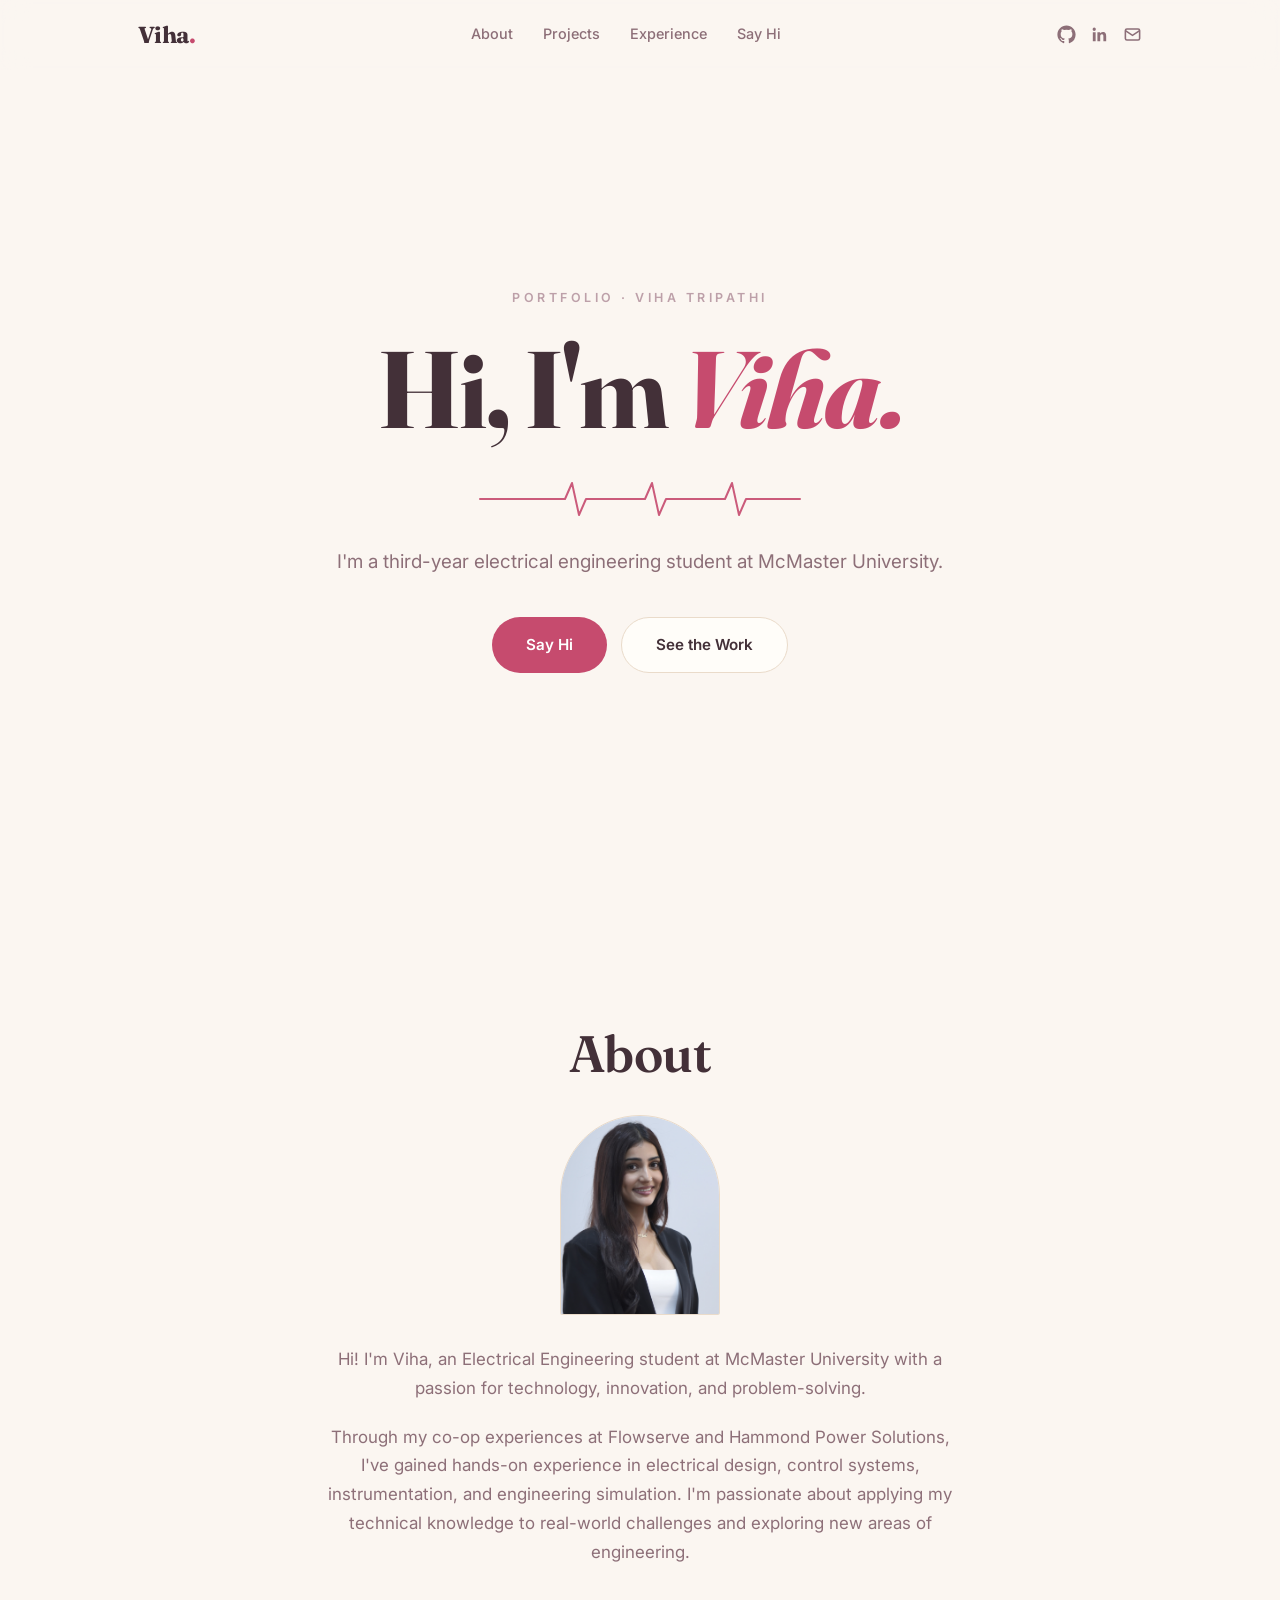
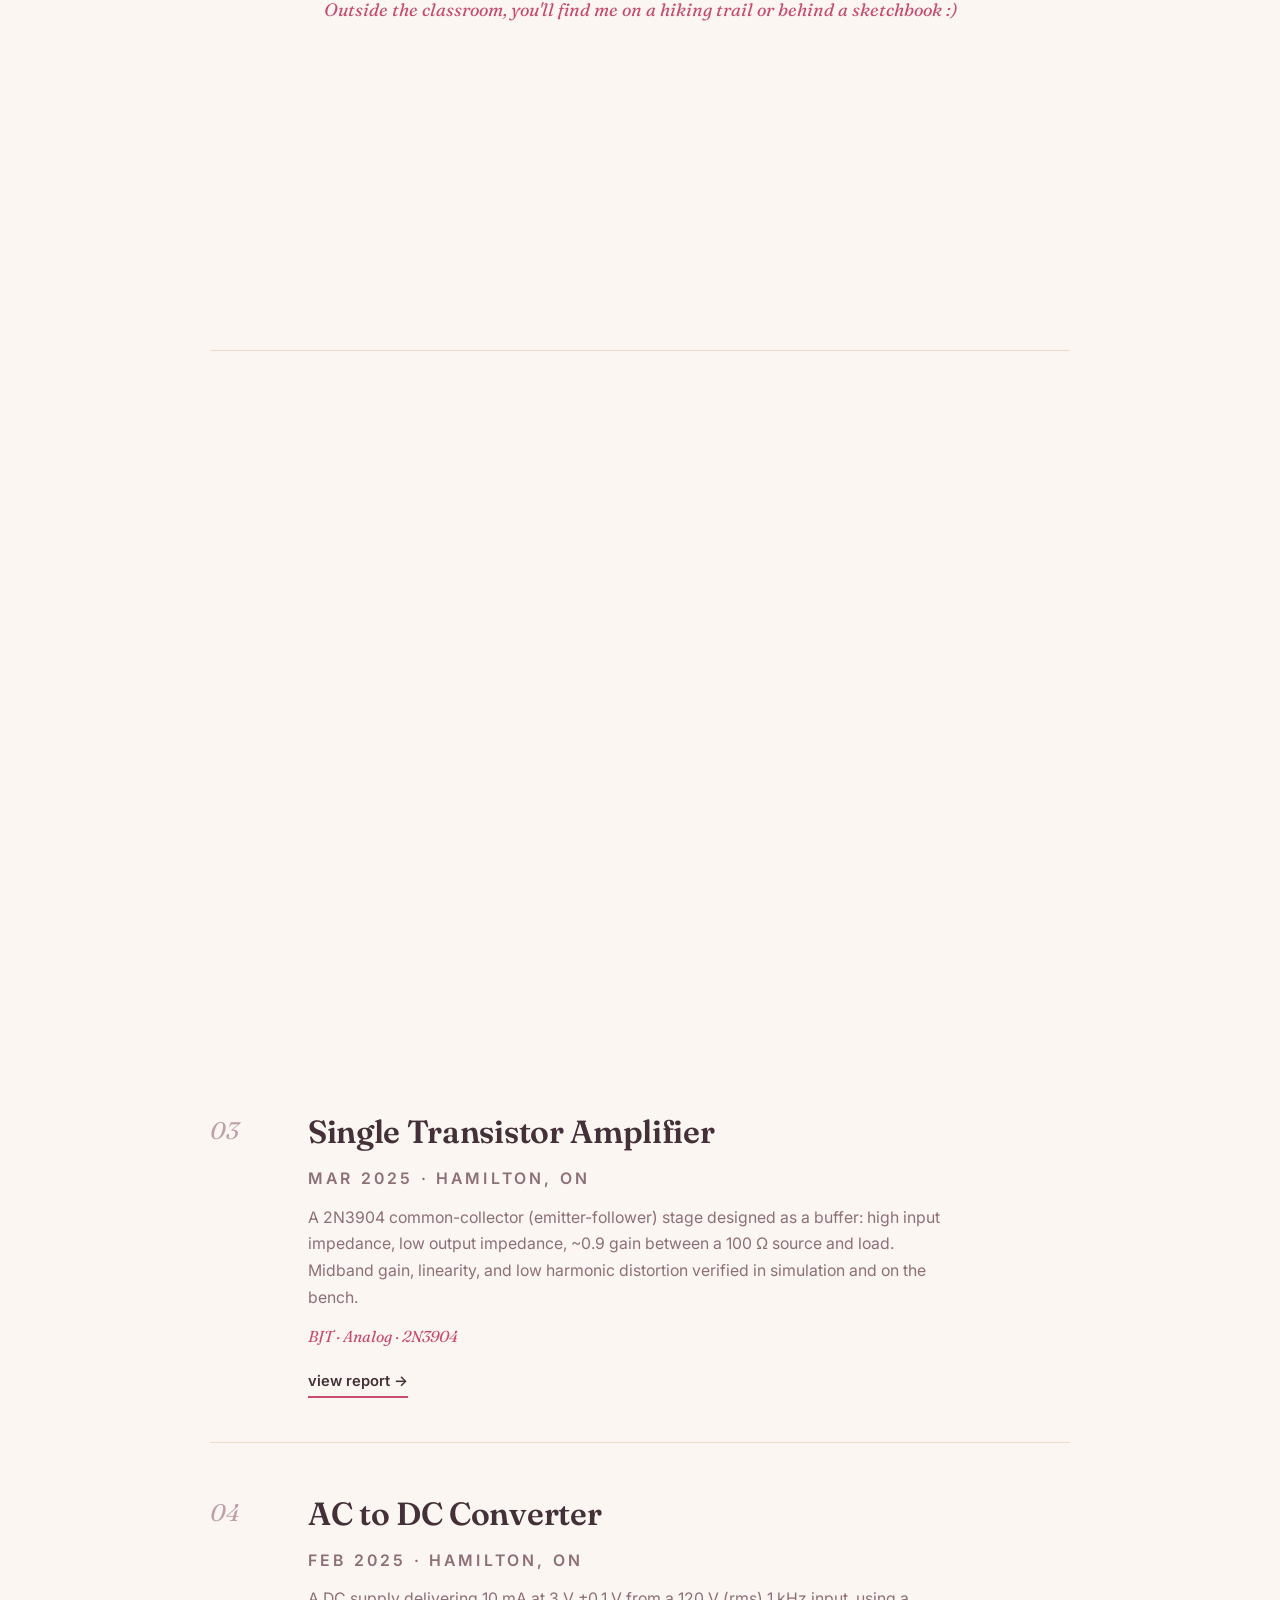
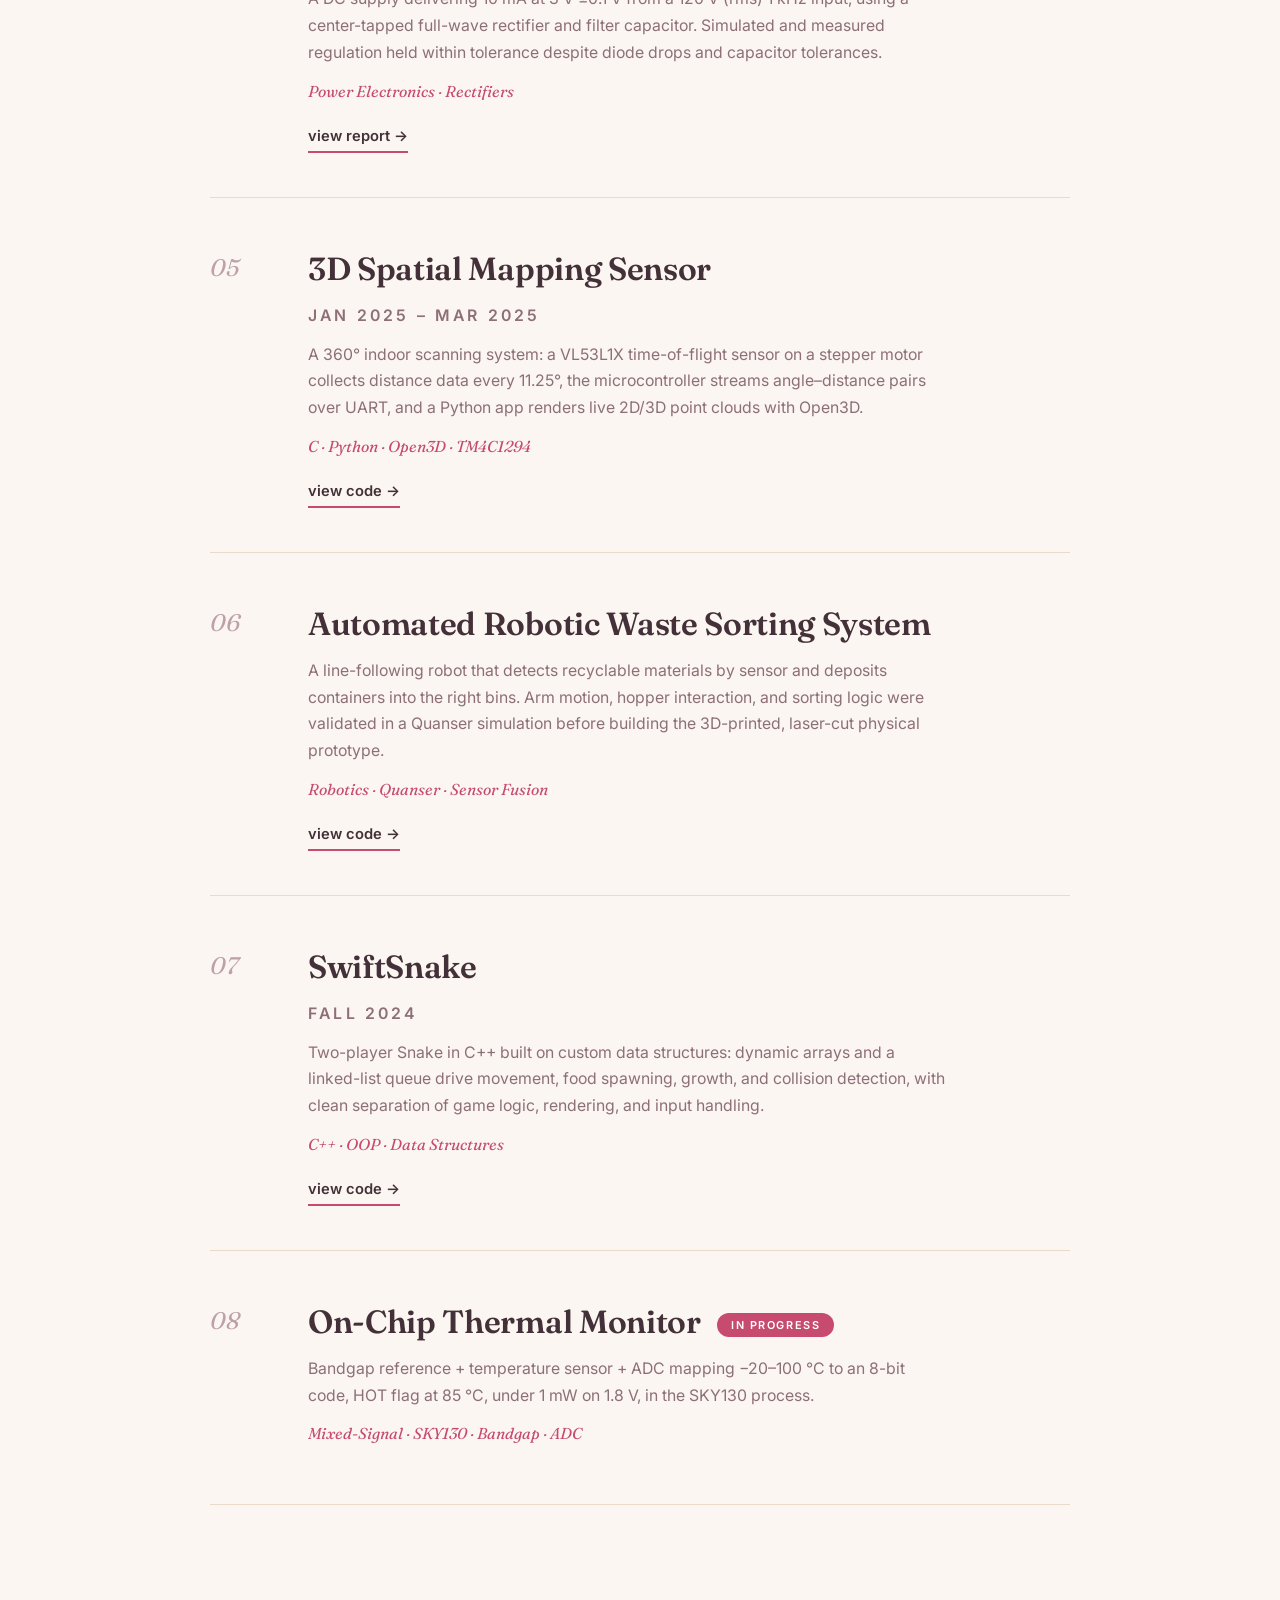
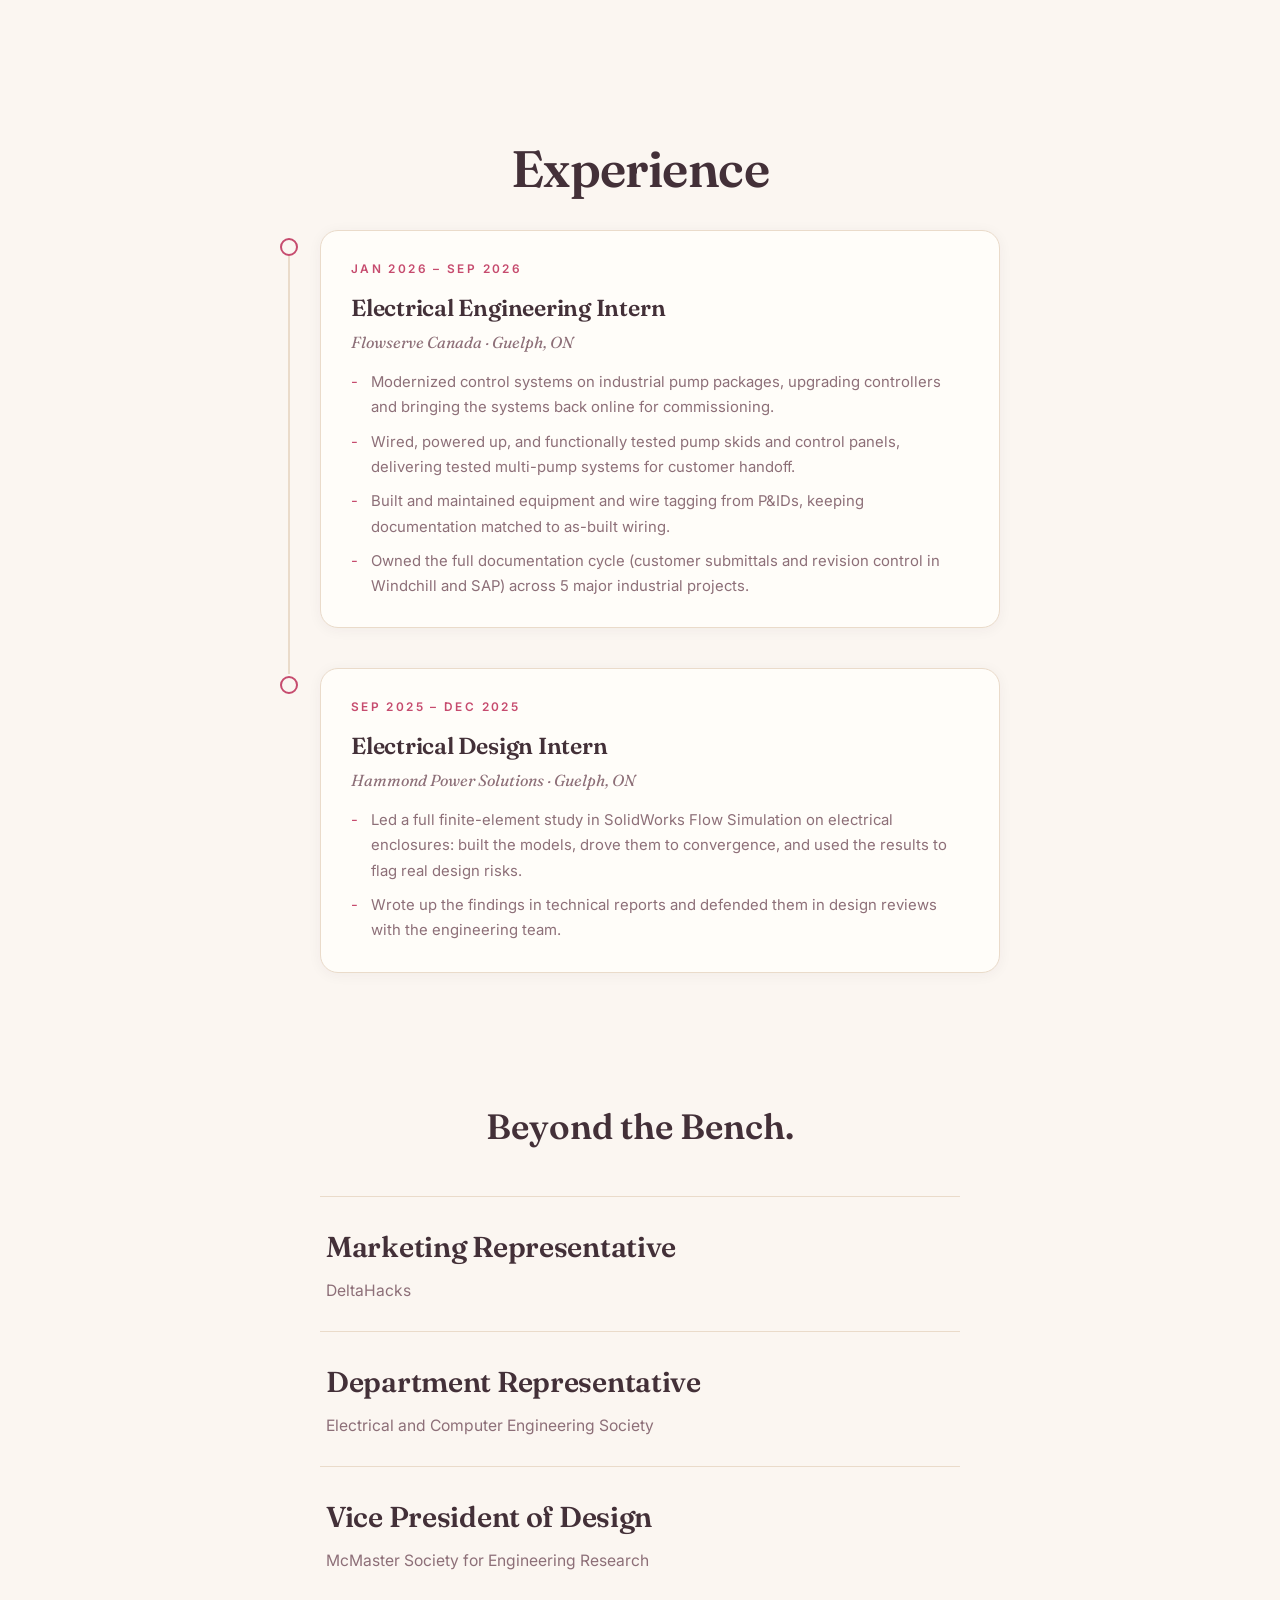
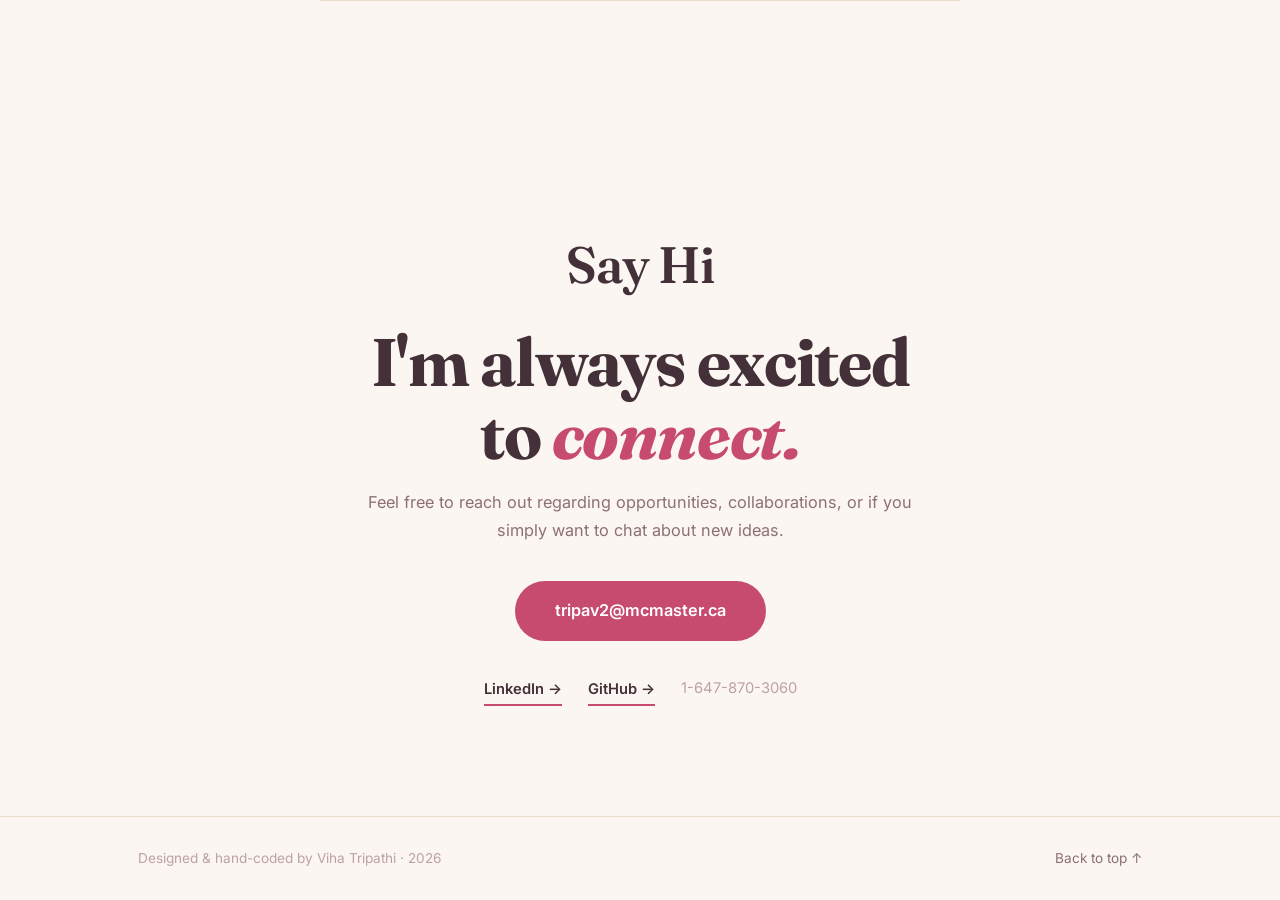
==== index.html @ f4a6f3e6 "Hero: third-year EE student line" ====
<!DOCTYPE html>
<html lang="en">
<head>
  <meta charset="UTF-8" />
  <meta name="viewport" content="width=device-width, initial-scale=1.0" />
  <title>Viha Tripathi | Electrical Engineering Portfolio</title>
  <meta name="description" content="Viha Tripathi is an Electrical Engineering student at McMaster University. Projects in embedded systems, analog circuits, power electronics, and mixed-signal IC design." />
  <link rel="preconnect" href="https://fonts.googleapis.com" />
  <link rel="preconnect" href="https://fonts.gstatic.com" crossorigin />
  <link href="https://fonts.googleapis.com/css2?family=Fraunces:ital,opsz,wght@0,9..144,400;0,9..144,600;0,9..144,700;1,9..144,400;1,9..144,600&family=Inter:wght@400;500;600&display=swap" rel="stylesheet" />
  <link rel="stylesheet" href="styles.css" />
</head>
<body>

  <!-- ===================== NAV ===================== -->
  <header class="nav" id="nav">
    <div class="nav-inner">
      <a class="logo" href="#top" aria-label="Back to top">Viha<span class="logo-dot">.</span></a>
      <nav class="nav-links" aria-label="Primary">
        <a href="#about">About</a>
        <a href="#projects">Projects</a>
        <a href="#experience">Experience</a>
        <a href="#contact">Say Hi</a>
      </nav>
      <div class="nav-social">
        <a href="https://github.com/tripav2" target="_blank" rel="noopener" aria-label="GitHub">
          <svg viewBox="0 0 24 24" fill="currentColor" aria-hidden="true"><path d="M12 .5C5.65.5.5 5.65.5 12c0 5.08 3.29 9.39 7.86 10.91.58.11.79-.25.79-.55v-2.15c-3.2.7-3.87-1.36-3.87-1.36-.52-1.33-1.28-1.68-1.28-1.68-1.04-.71.08-.7.08-.7 1.15.08 1.76 1.19 1.76 1.19 1.03 1.76 2.7 1.25 3.35.96.11-.75.4-1.25.72-1.54-2.55-.29-5.24-1.28-5.24-5.69 0-1.26.45-2.28 1.19-3.09-.12-.29-.52-1.46.11-3.05 0 0 .97-.31 3.17 1.18a11 11 0 0 1 5.78 0c2.2-1.49 3.17-1.18 3.17-1.18.63 1.59.23 2.76.11 3.05.74.81 1.19 1.83 1.19 3.09 0 4.42-2.7 5.39-5.26 5.68.41.36.78 1.06.78 2.14v3.17c0 .31.2.67.8.55A11.51 11.51 0 0 0 23.5 12C23.5 5.65 18.35.5 12 .5Z"/></svg>
        </a>
        <a href="https://www.linkedin.com/in/vihatripathi/" target="_blank" rel="noopener" aria-label="LinkedIn">
          <svg viewBox="0 0 24 24" fill="currentColor" aria-hidden="true"><path d="M20.45 20.45h-3.55v-5.57c0-1.33-.03-3.04-1.85-3.04-1.86 0-2.14 1.45-2.14 2.94v5.67H9.35V9h3.41v1.56h.05c.47-.9 1.63-1.85 3.36-1.85 3.6 0 4.27 2.37 4.27 5.46v6.28ZM5.34 7.43a2.06 2.06 0 1 1 0-4.12 2.06 2.06 0 0 1 0 4.12ZM7.12 20.45H3.56V9h3.56v11.45Z"/></svg>
        </a>
        <a href="mailto:tripav2@mcmaster.ca" aria-label="Email">
          <svg viewBox="0 0 24 24" fill="none" stroke="currentColor" stroke-width="2" aria-hidden="true"><rect x="3" y="5" width="18" height="14" rx="2"/><path d="m3 7 9 6 9-6"/></svg>
        </a>
      </div>
      <button class="nav-toggle" id="navToggle" aria-label="Open menu" aria-expanded="false">
        <span></span><span></span><span></span>
      </button>
    </div>
  </header>

  <!-- ===================== HERO ===================== -->
  <section class="hero" id="top">
    <div class="hero-inner">
      <p class="hero-kicker reveal">Portfolio · Viha Tripathi</p>
      <h1 class="reveal">Hi, I'm <em>Viha.</em></h1>
      <svg class="trace" viewBox="0 0 320 48" aria-hidden="true">
        <path class="trace-line" d="M0 24 H70 L85 24 L92 8 L99 40 L106 24 H150 L165 24 L172 8 L179 40 L186 24 H230 L245 24 L252 8 L259 40 L266 24 H320" />
      </svg>
      <p class="hero-sub reveal">
        I'm a third-year electrical engineering student at McMaster University.
      </p>
      <div class="hero-actions reveal">
        <a class="pill pill-solid" href="#contact">Say Hi</a>
        <a class="pill pill-ghost" href="#projects">See the Work</a>
      </div>
    </div>
  </section>

  <!-- ===================== ABOUT ===================== -->
  <section class="section" id="about">
    <div class="container">
      <h2 class="section-title reveal">About</h2>
      <div class="about-centered reveal">
        <div class="about-photo">
          <img src="photo.jpg" alt="Portrait of Viha Tripathi" />
        </div>
        <div class="about-copy">
          <p>
            Hi! I'm Viha, an Electrical Engineering student at McMaster University with a
            passion for technology, innovation, and problem-solving.
          </p>
          <p>
            Through my co-op experiences at Flowserve and Hammond Power Solutions, I've
            gained hands-on experience in electrical design, control systems,
            instrumentation, and engineering simulation. I'm passionate about applying
            my technical knowledge to real-world challenges and exploring new areas of
            engineering.
          </p>
          <p class="about-personal"><em>Outside the classroom, you'll find me on a hiking trail or behind a sketchbook :)</em></p>
        </div>
      </div>
    </div>
  </section>

  <!-- ===================== PROJECTS ===================== -->
  <section class="section" id="projects">
    <div class="container">
      <h2 class="section-title reveal">Projects</h2>

      <div class="project-list">

        <article class="project reveal">
          <span class="project-num">01</span>
          <div class="project-main">
            <h3>CMOS XOR Gate</h3>
            <p class="project-meta">Apr 2025 · Hamilton, ON</p>
            <p>A 12-transistor CMOS XOR designed, simulated, and built from discrete PMOS/NMOS. Sized transistor ratios for ideal switching and measured rise/fall time and propagation delay on the scope, with correct logic despite real-world sizing constraints.</p>
            <p class="project-tags"><em>CMOS · Analog Design · Oscilloscope</em></p>
            <a class="text-link" href="https://ed6dbc7e-28a9-4196-890f-e6fc426d857d.usrfiles.com/ugd/ed6dbc_3e7f008ddd5f44f8b434d4dcdd89bcb6.pdf" target="_blank" rel="noopener">view report →</a>
          </div>
        </article>

        <article class="project reveal">
          <span class="project-num">02</span>
          <div class="project-main">
            <h3>Voltage-Controlled Switch</h3>
            <p class="project-meta">Mar 2025 · Hamilton, ON</p>
            <p>Two MOSFET-based switch circuits characterized for ON/OFF resistance, leakage current, and bidirectionality. Measured results matched theory with small deviations in a hands-on study of real-device trade-offs.</p>
            <p class="project-tags"><em>MOSFETs · Analog · Characterization</em></p>
            <a class="text-link" href="https://ed6dbc7e-28a9-4196-890f-e6fc426d857d.usrfiles.com/ugd/ed6dbc_998c8ef62ae14c8d907698702ac3132e.pdf" target="_blank" rel="noopener">view report →</a>
          </div>
        </article>

        <article class="project reveal">
          <span class="project-num">03</span>
          <div class="project-main">
            <h3>Single Transistor Amplifier</h3>
            <p class="project-meta">Mar 2025 · Hamilton, ON</p>
            <p>A 2N3904 common-collector (emitter-follower) stage designed as a buffer: high input impedance, low output impedance, ~0.9 gain between a 100 Ω source and load. Midband gain, linearity, and low harmonic distortion verified in simulation and on the bench.</p>
            <p class="project-tags"><em>BJT · Analog · 2N3904</em></p>
            <a class="text-link" href="https://ed6dbc7e-28a9-4196-890f-e6fc426d857d.usrfiles.com/ugd/ed6dbc_cd7bf401e1e1443fa27f609a7840fb2c.pdf" target="_blank" rel="noopener">view report →</a>
          </div>
        </article>

        <article class="project reveal">
          <span class="project-num">04</span>
          <div class="project-main">
            <h3>AC to DC Converter</h3>
            <p class="project-meta">Feb 2025 · Hamilton, ON</p>
            <p>A DC supply delivering 10 mA at 3 V ±0.1 V from a 120 V (rms) 1 kHz input, using a center-tapped full-wave rectifier and filter capacitor. Simulated and measured regulation held within tolerance despite diode drops and capacitor tolerances.</p>
            <p class="project-tags"><em>Power Electronics · Rectifiers</em></p>
            <a class="text-link" href="https://ed6dbc7e-28a9-4196-890f-e6fc426d857d.usrfiles.com/ugd/ed6dbc_0e446475814343e49b21274fa0c0c904.pdf" target="_blank" rel="noopener">view report →</a>
          </div>
        </article>

        <article class="project reveal">
          <span class="project-num">05</span>
          <div class="project-main">
            <h3>3D Spatial Mapping Sensor</h3>
            <p class="project-meta">Jan 2025 – Mar 2025</p>
            <p>A 360° indoor scanning system: a VL53L1X time-of-flight sensor on a stepper motor collects distance data every 11.25°, the microcontroller streams angle–distance pairs over UART, and a Python app renders live 2D/3D point clouds with Open3D.</p>
            <p class="project-tags"><em>C · Python · Open3D · TM4C1294</em></p>
            <a class="text-link" href="https://github.com/tripav2/LiDAR-Scanner" target="_blank" rel="noopener">view code →</a>
          </div>
        </article>

        <article class="project reveal">
          <span class="project-num">06</span>
          <div class="project-main">
            <h3>Automated Robotic Waste Sorting System</h3>
            <p>A line-following robot that detects recyclable materials by sensor and deposits containers into the right bins. Arm motion, hopper interaction, and sorting logic were validated in a Quanser simulation before building the 3D-printed, laser-cut physical prototype.</p>
            <p class="project-tags"><em>Robotics · Quanser · Sensor Fusion</em></p>
            <a class="text-link" href="https://github.com/tripav2/Automated-Waste-Sorting-System" target="_blank" rel="noopener">view code →</a>
          </div>
        </article>

        <article class="project reveal">
          <span class="project-num">07</span>
          <div class="project-main">
            <h3>SwiftSnake</h3>
            <p class="project-meta">Fall 2024</p>
            <p>Two-player Snake in C++ built on custom data structures: dynamic arrays and a linked-list queue drive movement, food spawning, growth, and collision detection, with clean separation of game logic, rendering, and input handling.</p>
            <p class="project-tags"><em>C++ · OOP · Data Structures</em></p>
            <a class="text-link" href="https://github.com/COE2SH4-F2024/course-project-tripav2-ismailj" target="_blank" rel="noopener">view code →</a>
          </div>
        </article>

        <article class="project reveal project-wip">
          <span class="project-num">08</span>
          <div class="project-main">
            <h3>On-Chip Thermal Monitor <span class="wip-tag">In Progress</span></h3>
            <p>Bandgap reference + temperature sensor + ADC mapping −20–100 °C to an 8-bit code, HOT flag at 85 °C, under 1 mW on 1.8 V, in the SKY130 process.</p>
            <p class="project-tags"><em>Mixed-Signal · SKY130 · Bandgap · ADC</em></p>
          </div>
        </article>

      </div>
    </div>
  </section>

  <!-- ===================== EXPERIENCE ===================== -->
  <section class="section" id="experience">
    <div class="container">
      <h2 class="section-title reveal">Experience</h2>

      <div class="timeline">
        <div class="timeline-item reveal">
          <span class="timeline-dot" aria-hidden="true"></span>
          <div class="timeline-card">
            <p class="timeline-date">Jan 2026 – Sep 2026</p>
            <h3>Electrical Engineering Intern</h3>
            <p class="timeline-org"><em>Flowserve Canada · Guelph, ON</em></p>
            <ul>
              <li>Modernized control systems on industrial pump packages, upgrading controllers and bringing the systems back online for commissioning.</li>
              <li>Wired, powered up, and functionally tested pump skids and control panels, delivering tested multi-pump systems for customer handoff.</li>
              <li>Built and maintained equipment and wire tagging from P&amp;IDs, keeping documentation matched to as-built wiring.</li>
              <li>Owned the full documentation cycle (customer submittals and revision control in Windchill and SAP) across 5 major industrial projects.</li>
            </ul>
          </div>
        </div>
        <div class="timeline-item reveal">
          <span class="timeline-dot" aria-hidden="true"></span>
          <div class="timeline-card">
            <p class="timeline-date">Sep 2025 – Dec 2025</p>
            <h3>Electrical Design Intern</h3>
            <p class="timeline-org"><em>Hammond Power Solutions · Guelph, ON</em></p>
            <ul>
              <li>Led a full finite-element study in SolidWorks Flow Simulation on electrical enclosures: built the models, drove them to convergence, and used the results to flag real design risks.</li>
              <li>Wrote up the findings in technical reports and defended them in design reviews with the engineering team.</li>
            </ul>
          </div>
        </div>
      </div>

      <h3 class="subsection-title reveal">Beyond the Bench.</h3>
      <div class="beyond-list">
        <div class="beyond-row reveal">
          <span class="beyond-role">Marketing Representative</span>
          <span class="beyond-where">DeltaHacks</span>
        </div>
        <div class="beyond-row reveal">
          <span class="beyond-role">Department Representative</span>
          <span class="beyond-where">Electrical and Computer Engineering Society</span>
        </div>
        <div class="beyond-row reveal">
          <span class="beyond-role">Vice President of Design</span>
          <span class="beyond-where">McMaster Society for Engineering Research</span>
        </div>
      </div>
    </div>
  </section>

  <!-- ===================== CONTACT ===================== -->
  <section class="section" id="contact">
    <div class="container contact-inner">
      <h2 class="section-title reveal">Say Hi</h2>
      <p class="contact-big reveal">I'm always excited to <em>connect.</em></p>
      <p class="section-lead reveal">Feel free to reach out regarding opportunities, collaborations, or if you simply want to chat about new ideas.</p>
      <div class="contact-actions reveal">
        <a class="pill pill-solid pill-lg" href="mailto:tripav2@mcmaster.ca">tripav2@mcmaster.ca</a>
      </div>
      <div class="contact-row reveal">
        <a class="text-link" href="https://www.linkedin.com/in/vihatripathi/" target="_blank" rel="noopener">LinkedIn →</a>
        <a class="text-link" href="https://github.com/tripav2" target="_blank" rel="noopener">GitHub →</a>
        <span class="contact-phone">1-647-870-3060</span>
      </div>
    </div>
  </section>

  <footer class="footer">
    <div class="container footer-inner">
      <p>Designed &amp; hand-coded by Viha Tripathi · 2026</p>
      <a href="#top">Back to top ↑</a>
    </div>
  </footer>

  <script src="script.js"></script>
</body>
</html>
---- styles.css ----
/* ============================================================
   Viha Tripathi - Portfolio
   Warm editorial theme. Fraunces serif + Inter.
   One file, no frameworks.
   ============================================================ */

:root {
  --bg: #fbf6f1;
  --bg-soft: #f7f0e8;
  --surface: #fffdf9;
  --surface-2: #f8f1e8;
  --border: #eadbca;
  --text: #433038;
  --muted: #8d6f78;
  --faint: #bda0a9;
  --accent: #c64b6e;
  --accent-soft: rgba(198, 75, 110, 0.08);
  --radius: 18px;
  --font-serif: "Fraunces", Georgia, serif;
  --font-sans: "Inter", system-ui, -apple-system, "Segoe UI", sans-serif;
}

* { margin: 0; padding: 0; box-sizing: border-box; }

html { scroll-behavior: smooth; }

body {
  background: var(--bg);
  color: var(--text);
  font-family: var(--font-sans);
  font-size: 16px;
  line-height: 1.7;
  -webkit-font-smoothing: antialiased;
  overflow-x: hidden;
}

::selection { background: var(--accent); color: #fff; }

a { color: inherit; text-decoration: none; }
em { font-family: var(--font-serif); font-style: italic; }

.container { max-width: 1060px; margin: 0 auto; padding: 0 28px; }
.section { padding: 110px 0; }

.section-title {
  font-family: var(--font-serif);
  font-weight: 600;
  font-size: clamp(2.1rem, 5vw, 3.2rem);
  letter-spacing: -0.01em;
  text-align: center;
  margin-bottom: 18px;
}

.section-lead {
  color: var(--muted);
  text-align: center;
  max-width: 560px;
  margin: 0 auto 64px;
  font-size: 1.02rem;
}

.text-link {
  font-weight: 600;
  font-size: 0.92rem;
  border-bottom: 2px solid var(--accent);
  padding-bottom: 2px;
  transition: color 0.2s ease;
  display: inline-block;
  margin-top: 6px;
}
.text-link:hover { color: var(--accent); }

/* ---------------- NAV ---------------- */
.nav {
  position: fixed;
  inset: 0 0 auto 0;
  z-index: 100;
  backdrop-filter: blur(14px);
  -webkit-backdrop-filter: blur(14px);
  background: rgba(251, 246, 241, 0.82);
  border-bottom: 1px solid transparent;
  transition: border-color 0.3s ease;
}
.nav.scrolled { border-bottom-color: var(--border); }

.nav-inner {
  max-width: 1060px;
  margin: 0 auto;
  padding: 15px 28px;
  display: flex;
  align-items: center;
  justify-content: space-between;
  gap: 20px;
}

.logo {
  font-family: var(--font-serif);
  font-weight: 700;
  font-size: 1.45rem;
  letter-spacing: -0.01em;
}
.logo-dot { color: var(--accent); }

.nav-links { display: flex; align-items: center; gap: 30px; }
.nav-links a {
  font-size: 0.9rem;
  font-weight: 500;
  color: var(--muted);
  transition: color 0.2s ease;
}
.nav-links a:hover { color: var(--text); }

.nav-social { display: flex; align-items: center; gap: 14px; }
.nav-social a {
  color: var(--muted);
  display: inline-flex;
  transition: color 0.2s ease, transform 0.2s ease;
}
.nav-social a:hover { color: var(--accent); transform: translateY(-2px); }
.nav-social svg { width: 19px; height: 19px; }

.nav-toggle {
  display: none;
  flex-direction: column;
  gap: 5px;
  background: none;
  border: none;
  cursor: pointer;
  padding: 8px;
}
.nav-toggle span { width: 22px; height: 2px; background: var(--text); border-radius: 2px; }

/* ---------------- HERO ---------------- */
.hero {
  min-height: 100svh;
  display: flex;
  align-items: center;
  justify-content: center;
  text-align: center;
  padding: 130px 28px 70px;
  position: relative;
}

.hero-inner { max-width: 760px; }

.hero-kicker {
  font-size: 0.78rem;
  font-weight: 600;
  letter-spacing: 0.28em;
  text-transform: uppercase;
  color: var(--faint);
  margin-bottom: 26px;
}

.hero h1 {
  font-family: var(--font-serif);
  font-weight: 700;
  font-size: clamp(3.4rem, 11vw, 6.8rem);
  letter-spacing: -0.02em;
  line-height: 1.02;
}
.hero h1 em { color: var(--accent); }

.trace {
  width: min(320px, 70vw);
  height: 48px;
  margin: 30px auto 6px;
  display: block;
  overflow: visible;
}
.trace-line {
  fill: none;
  stroke: var(--accent);
  stroke-width: 2;
  stroke-linecap: round;
  stroke-linejoin: round;
  stroke-dasharray: 640;
  stroke-dashoffset: 640;
  animation: trace-draw 3.2s ease forwards, trace-pulse 3s ease-in-out 3.4s infinite;
  opacity: 0.9;
}
@keyframes trace-draw { to { stroke-dashoffset: 0; } }
@keyframes trace-pulse {
  0%, 100% { opacity: 0.9; }
  50% { opacity: 0.45; }
}

.hero-sub {
  color: var(--muted);
  font-size: clamp(1rem, 2.4vw, 1.18rem);
  margin: 22px 0 38px;
  line-height: 1.8;
}

.hero-actions { display: flex; gap: 14px; justify-content: center; flex-wrap: wrap; }

.pill {
  display: inline-flex;
  align-items: center;
  justify-content: center;
  padding: 14px 34px;
  border-radius: 999px;
  font-weight: 600;
  font-size: 0.95rem;
  transition: transform 0.2s ease, box-shadow 0.2s ease, background 0.2s ease, color 0.2s ease, border-color 0.2s ease;
}
.pill-solid { background: var(--accent); color: #fff; }
.pill-solid:hover { transform: translateY(-2px); box-shadow: 0 12px 30px rgba(198, 75, 110, 0.32); }
.pill-ghost { border: 1px solid var(--border); color: var(--text); background: var(--surface); }
.pill-ghost:hover { border-color: var(--accent); color: var(--accent); transform: translateY(-2px); }
.pill-lg { padding: 16px 40px; font-size: 1.02rem; }

/* ---------------- ABOUT ---------------- */
.about-centered {
  max-width: 640px;
  margin: 0 auto;
  text-align: center;
}
.about-photo {
  width: 160px;
  margin: 0 auto 30px;
}
.about-photo img {
  width: 100%;
  aspect-ratio: 4 / 5;
  object-fit: cover;
  border-radius: 999px 999px 22px 22px;
  border: 1px solid var(--border);
  display: block;
}
.about-copy p { color: var(--muted); margin-bottom: 20px; font-size: 1.06rem; }
.about-personal { margin-top: 28px; margin-bottom: 0 !important; }
.about-personal em { color: var(--accent); font-size: 1.12rem; }

/* ---------------- PROJECTS ---------------- */
.project-list {
  max-width: 860px;
  margin: 0 auto;
  border-top: 1px solid var(--border);
}

.project {
  display: grid;
  grid-template-columns: 72px 1fr;
  gap: 26px;
  padding: 44px 0;
  border-bottom: 1px solid var(--border);
  transition: background 0.25s ease;
}
.project-num {
  font-family: var(--font-serif);
  font-style: italic;
  font-size: 1.5rem;
  color: var(--faint);
  padding-top: 6px;
}
.project-main h3 {
  font-family: var(--font-serif);
  font-weight: 600;
  font-size: clamp(1.5rem, 3.4vw, 2rem);
  letter-spacing: -0.01em;
  margin-bottom: 6px;
  transition: color 0.2s ease;
}
.project:hover .project-main h3 { color: var(--accent); }
.project-meta {
  font-size: 0.76rem;
  font-weight: 600;
  letter-spacing: 0.2em;
  text-transform: uppercase;
  color: var(--faint);
  margin-bottom: 14px;
}
.project-main > p { color: var(--muted); font-size: 0.99rem; margin-bottom: 12px; max-width: 640px; }
.project-tags { color: var(--muted); font-size: 1rem; }
.project-tags em { color: var(--accent); }

.wip-tag {
  font-family: var(--font-sans);
  font-style: normal;
  font-size: 0.68rem;
  font-weight: 600;
  letter-spacing: 0.14em;
  text-transform: uppercase;
  color: #fff;
  background: var(--accent);
  padding: 5px 14px;
  border-radius: 999px;
  vertical-align: middle;
  margin-left: 10px;
  white-space: nowrap;
}

/* ---------------- EXPERIENCE ---------------- */
.timeline {
  max-width: 720px;
  margin: 0 auto;
  display: flex;
  flex-direction: column;
}
.timeline-item {
  position: relative;
  padding: 0 0 40px 40px;
}
.timeline-item::before {
  content: "";
  position: absolute;
  left: 8px;
  top: 26px;
  bottom: -6px;
  width: 2px;
  background: var(--border);
}
.timeline-item:last-child::before { display: none; }
.timeline-dot {
  position: absolute;
  left: 0;
  top: 8px;
  width: 18px;
  height: 18px;
  border-radius: 50%;
  border: 2px solid var(--accent);
  background: var(--bg);
}
.timeline-card {
  background: var(--surface);
  border: 1px solid var(--border);
  border-radius: var(--radius);
  padding: 28px 30px;
  box-shadow: 0 2px 14px rgba(67, 48, 56, 0.05);
  transition: border-color 0.25s ease, transform 0.25s ease, box-shadow 0.25s ease;
}
.timeline-card:hover { border-color: var(--accent); transform: translateX(4px); box-shadow: 0 10px 28px rgba(198, 75, 110, 0.1); }
.timeline-date {
  font-size: 0.74rem;
  font-weight: 600;
  letter-spacing: 0.2em;
  text-transform: uppercase;
  color: var(--accent);
}
.timeline-card h3 {
  font-family: var(--font-serif);
  font-weight: 600;
  font-size: 1.45rem;
  margin: 8px 0 2px;
  letter-spacing: -0.01em;
}
.timeline-org { color: var(--muted); margin-bottom: 14px; }
.timeline-card ul { list-style: none; display: flex; flex-direction: column; gap: 9px; }
.timeline-card li {
  color: var(--muted);
  font-size: 0.93rem;
  padding-left: 20px;
  position: relative;
}
.timeline-card li::before {
  content: "-";
  position: absolute;
  left: 0;
  color: var(--accent);
}

.subsection-title {
  font-family: var(--font-serif);
  font-weight: 600;
  font-size: clamp(1.6rem, 3.6vw, 2.2rem);
  text-align: center;
  margin: 84px 0 40px;
}

.beyond-list {
  max-width: 640px;
  margin: 0 auto;
  border-top: 1px solid var(--border);
}
.beyond-row {
  padding: 26px 6px;
  border-bottom: 1px solid var(--border);
}
.beyond-role {
  display: block;
  font-family: var(--font-serif);
  font-weight: 600;
  font-size: clamp(1.4rem, 3.4vw, 1.8rem);
  letter-spacing: -0.01em;
  margin-bottom: 6px;
}
.beyond-where {
  display: block;
  color: var(--muted);
  font-size: 0.98rem;
}

/* ---------------- CONTACT ---------------- */
.contact-inner { text-align: center; max-width: 640px; }
.contact-big {
  font-family: var(--font-serif);
  font-weight: 700;
  font-size: clamp(2.4rem, 7vw, 4.2rem);
  letter-spacing: -0.02em;
  line-height: 1.08;
  margin-bottom: 18px;
}
.contact-big em { color: var(--accent); }
.contact-inner .section-lead { margin-bottom: 36px; }
.contact-actions { margin-bottom: 30px; }
.contact-row {
  display: flex;
  align-items: center;
  justify-content: center;
  gap: 26px;
  flex-wrap: wrap;
}
.contact-phone { color: var(--faint); font-size: 0.92rem; }

/* ---------------- FOOTER ---------------- */
.footer {
  border-top: 1px solid var(--border);
  padding: 30px 0;
}
.footer-inner {
  display: flex;
  justify-content: space-between;
  align-items: center;
  gap: 14px;
  flex-wrap: wrap;
  color: var(--faint);
  font-size: 0.85rem;
}
.footer-inner a { color: var(--muted); transition: color 0.2s ease; }
.footer-inner a:hover { color: var(--accent); }

/* ---------------- REVEAL ---------------- */
.reveal {
  opacity: 0;
  transform: translateY(24px);
  transition: opacity 0.7s ease, transform 0.7s ease;
}
.reveal.visible { opacity: 1; transform: none; }
@media (prefers-reduced-motion: reduce) {
  .reveal { opacity: 1; transform: none; transition: none; }
  .trace-line { animation: none; stroke-dashoffset: 0; }
  html { scroll-behavior: auto; }
}

/* ---------------- RESPONSIVE ---------------- */
@media (max-width: 860px) {
  .section { padding: 84px 0; }
}

@media (max-width: 700px) {
  .nav-links {
    position: fixed;
    top: 62px; right: 0; left: 0;
    flex-direction: column;
    background: rgba(251, 246, 241, 0.97);
    border-bottom: 1px solid var(--border);
    padding: 26px;
    gap: 22px;
    display: none;
  }
  .nav-links.open { display: flex; }
  .nav-toggle { display: flex; }
  .nav-social { display: none; }
  .project { grid-template-columns: 1fr; gap: 8px; padding: 36px 0; }
  .project-num { padding-top: 0; }
}
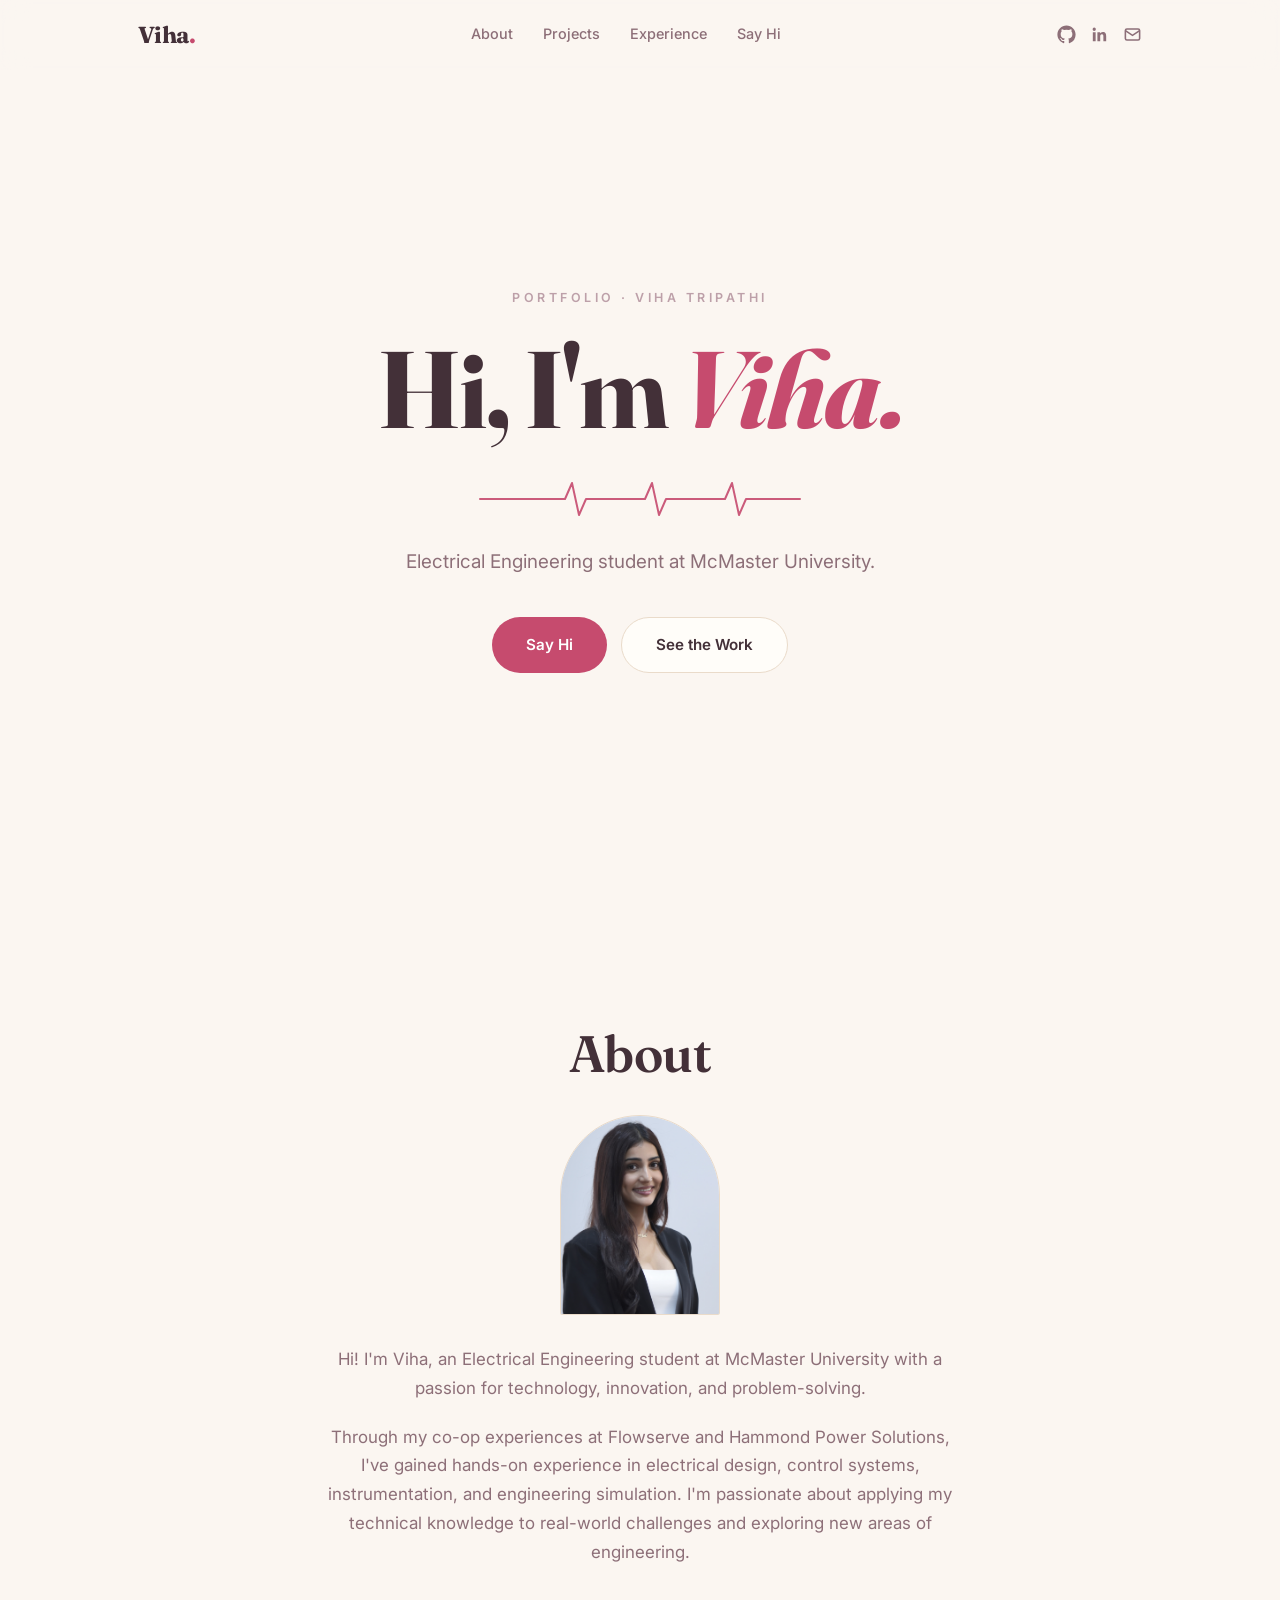
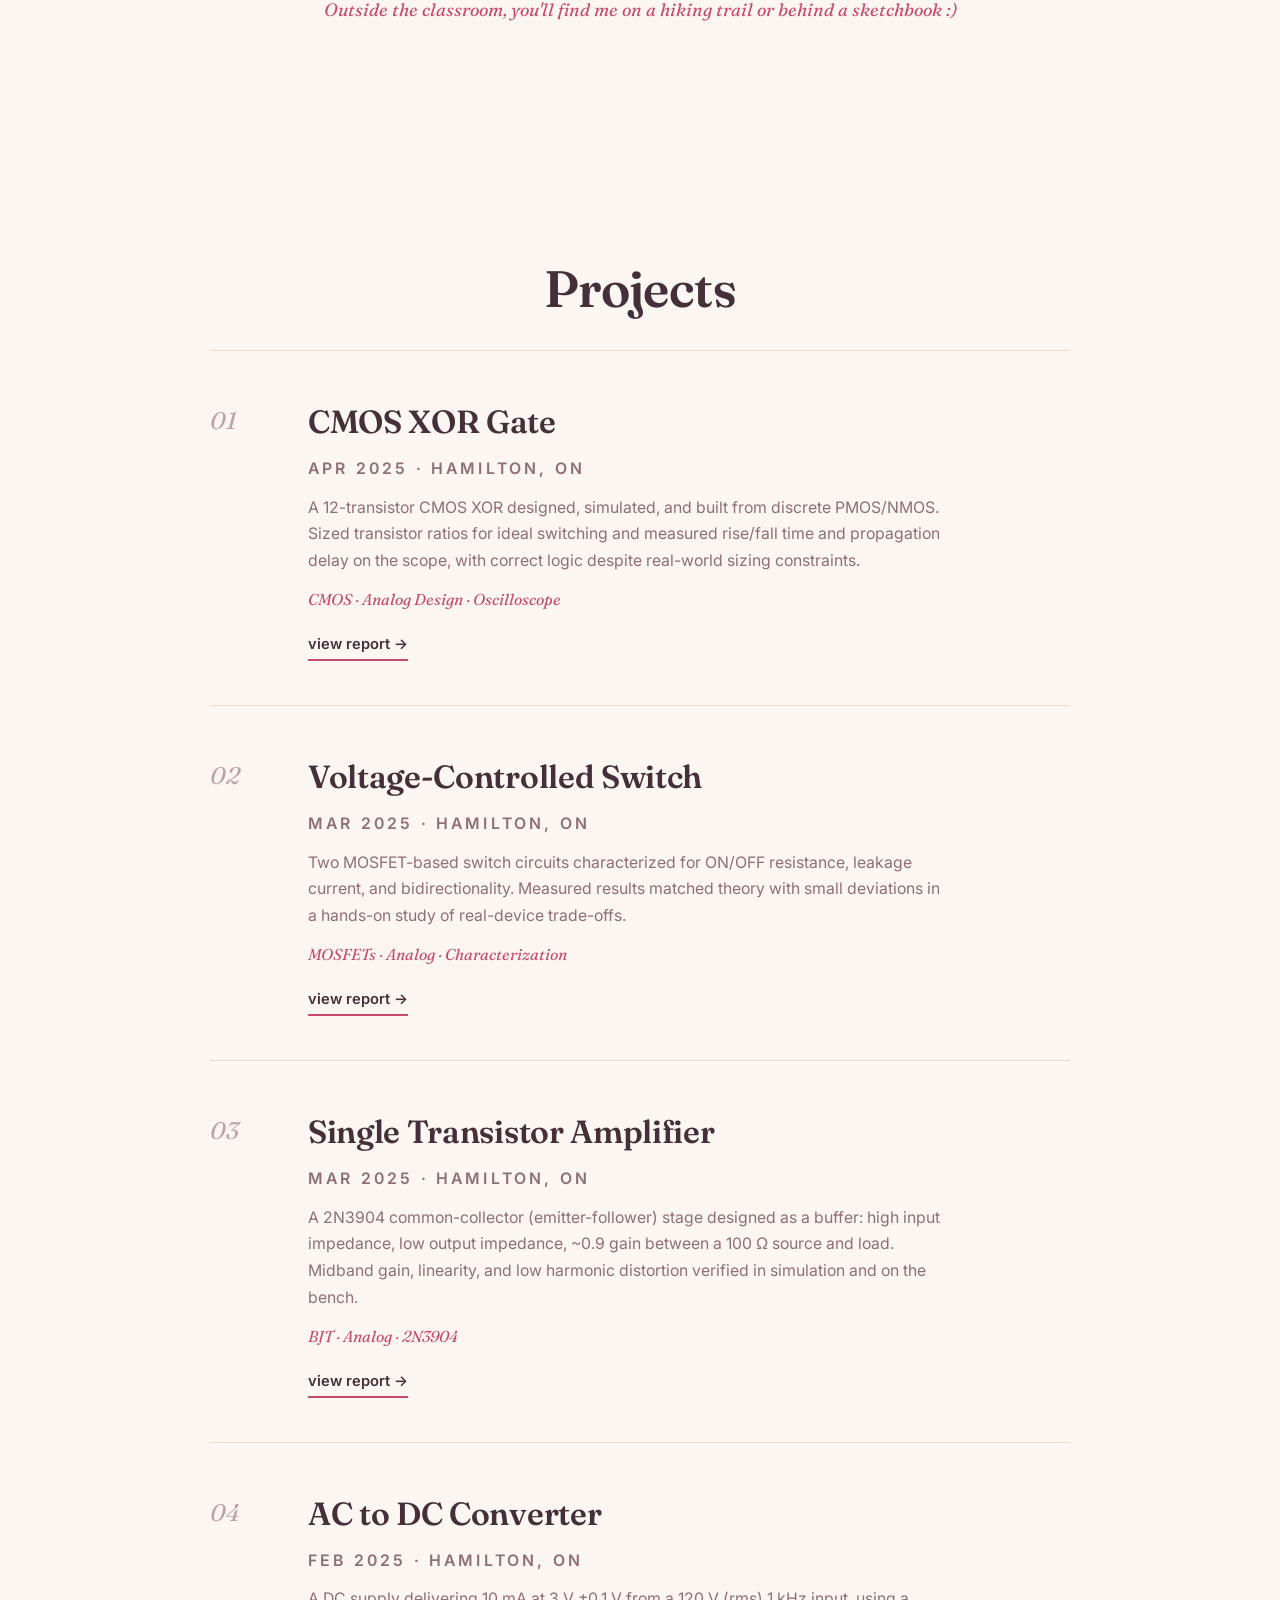
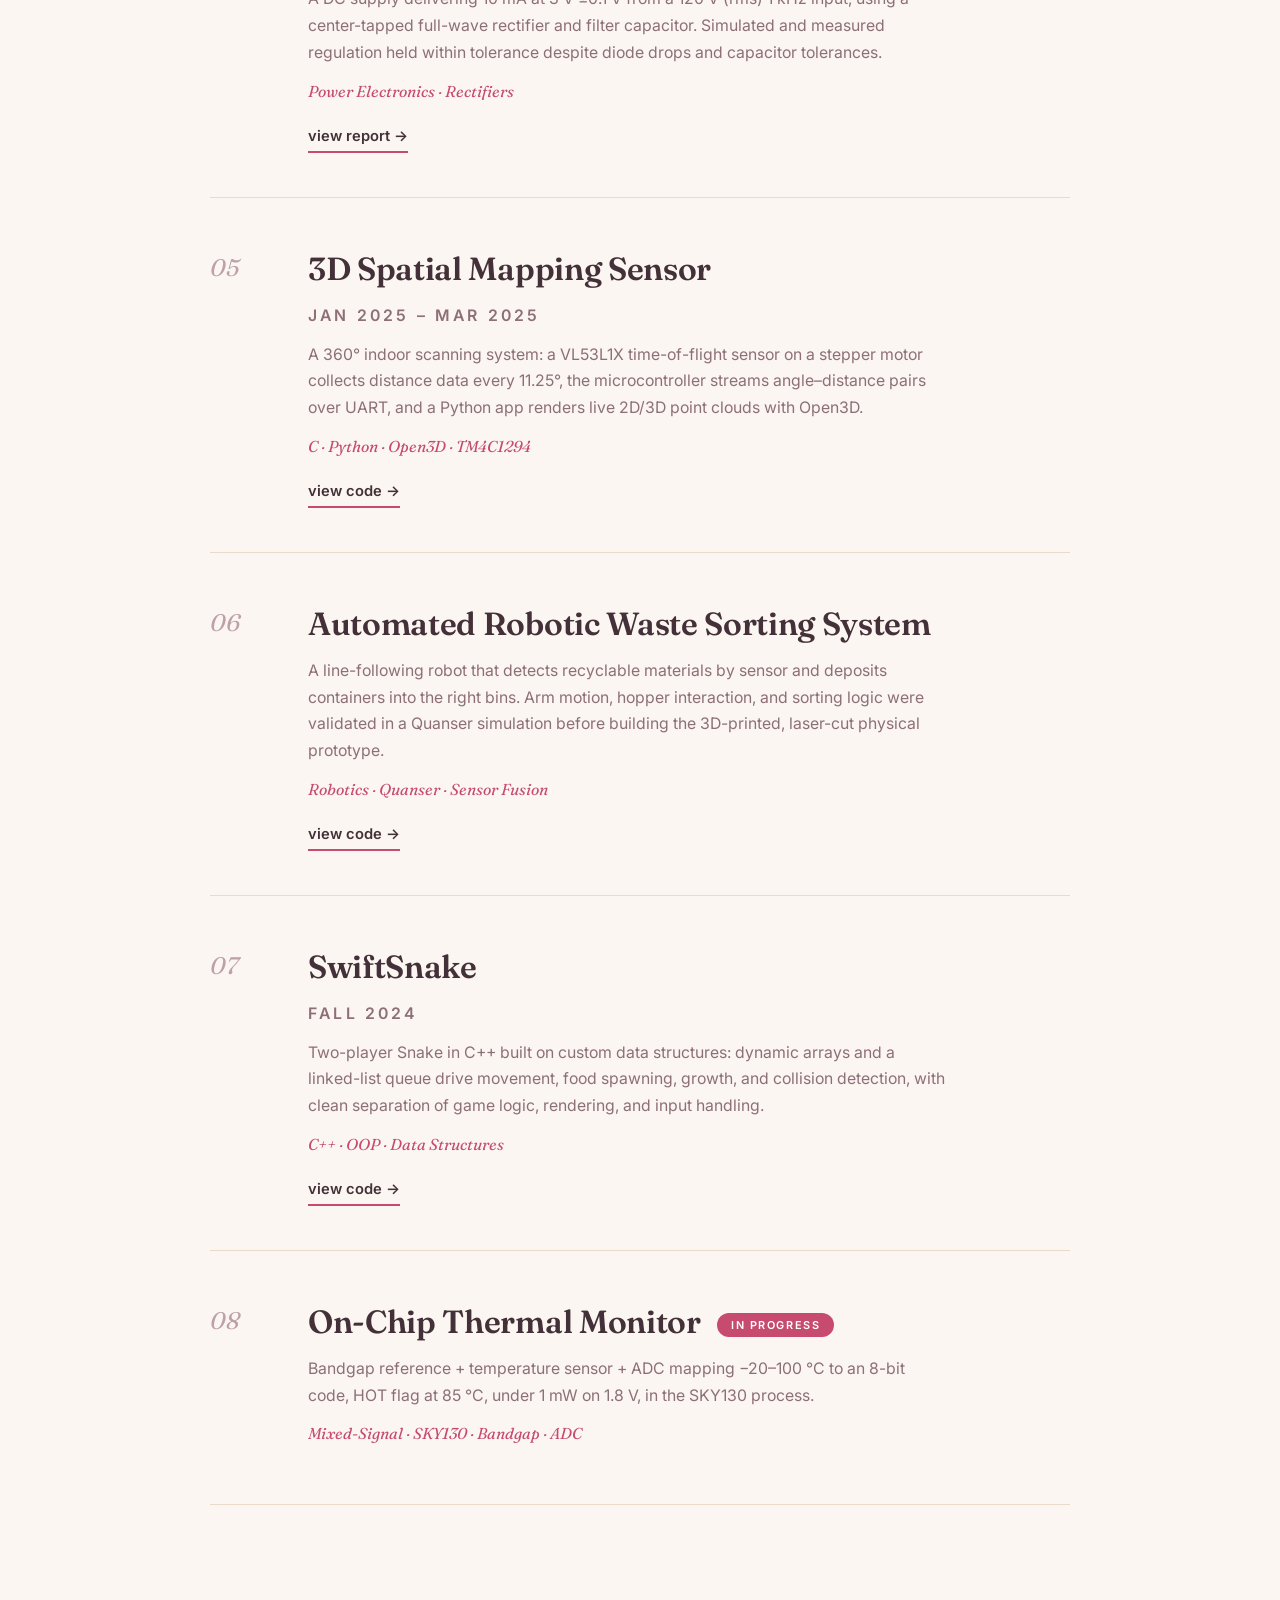
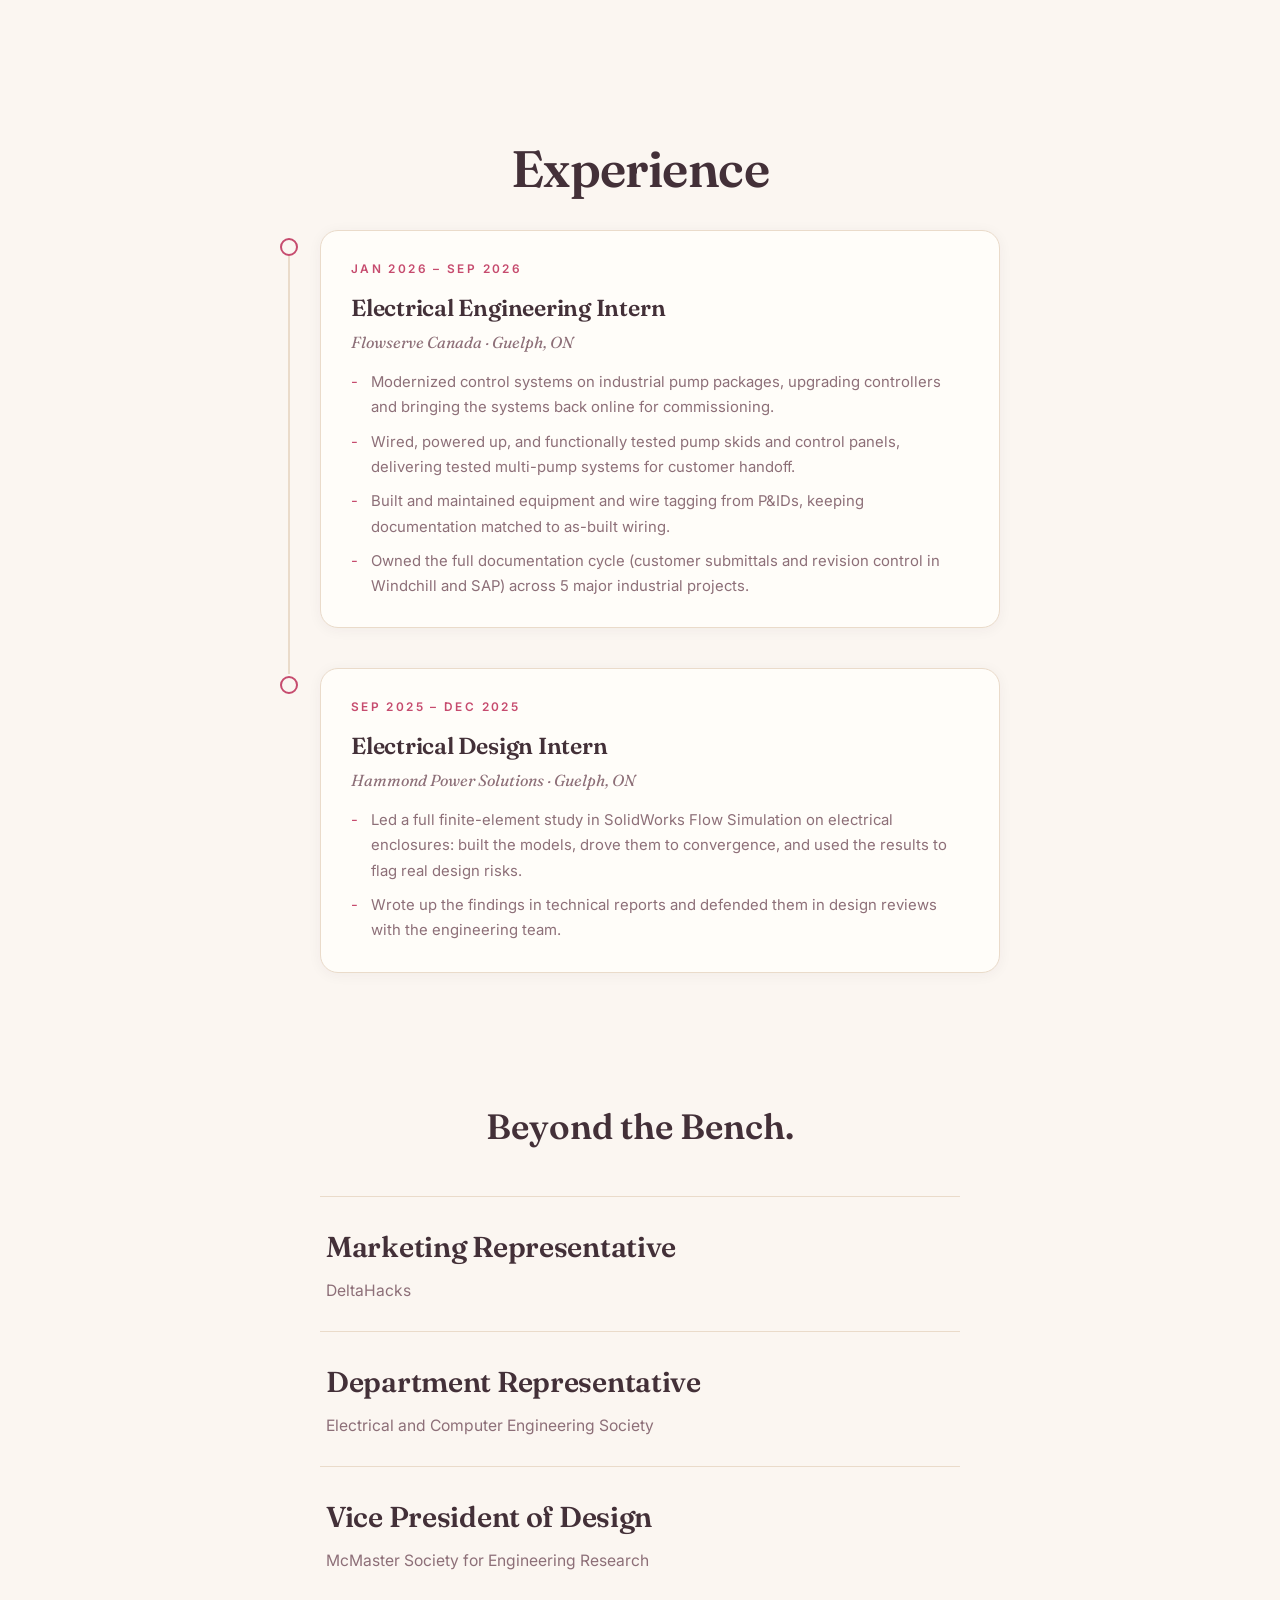
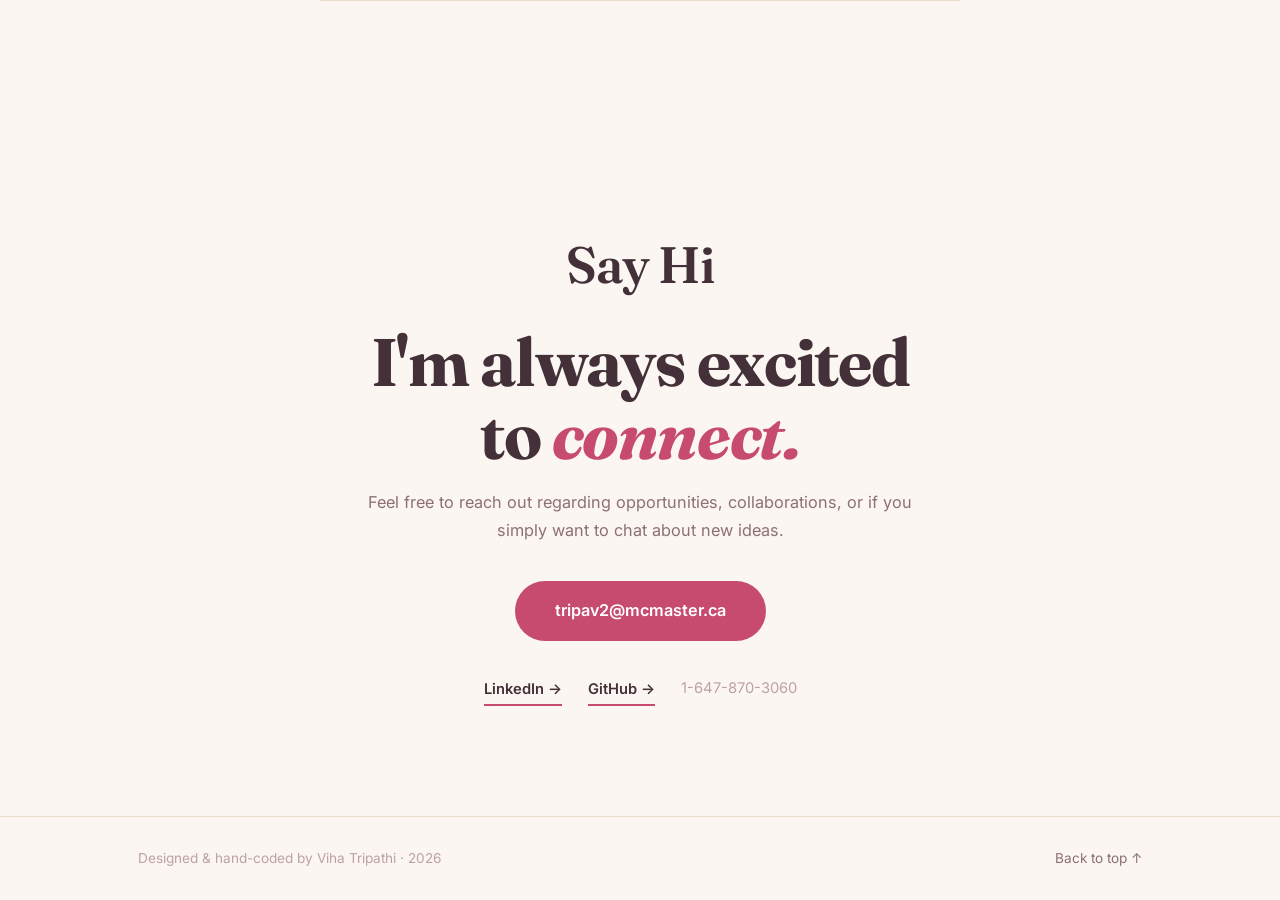
==== commit 3a4bb155: "Hero: Electrical Engineering student line" ====
--- a/index.html
+++ b/index.html
@@ -48,7 +48,7 @@
         <path class="trace-line" d="M0 24 H70 L85 24 L92 8 L99 40 L106 24 H150 L165 24 L172 8 L179 40 L186 24 H230 L245 24 L252 8 L259 40 L266 24 H320" />
       </svg>
       <p class="hero-sub reveal">
-        I'm a third-year electrical engineering student at McMaster University.
+        Electrical Engineering student at McMaster University.
       </p>
       <div class="hero-actions reveal">
         <a class="pill pill-solid" href="#contact">Say Hi</a>
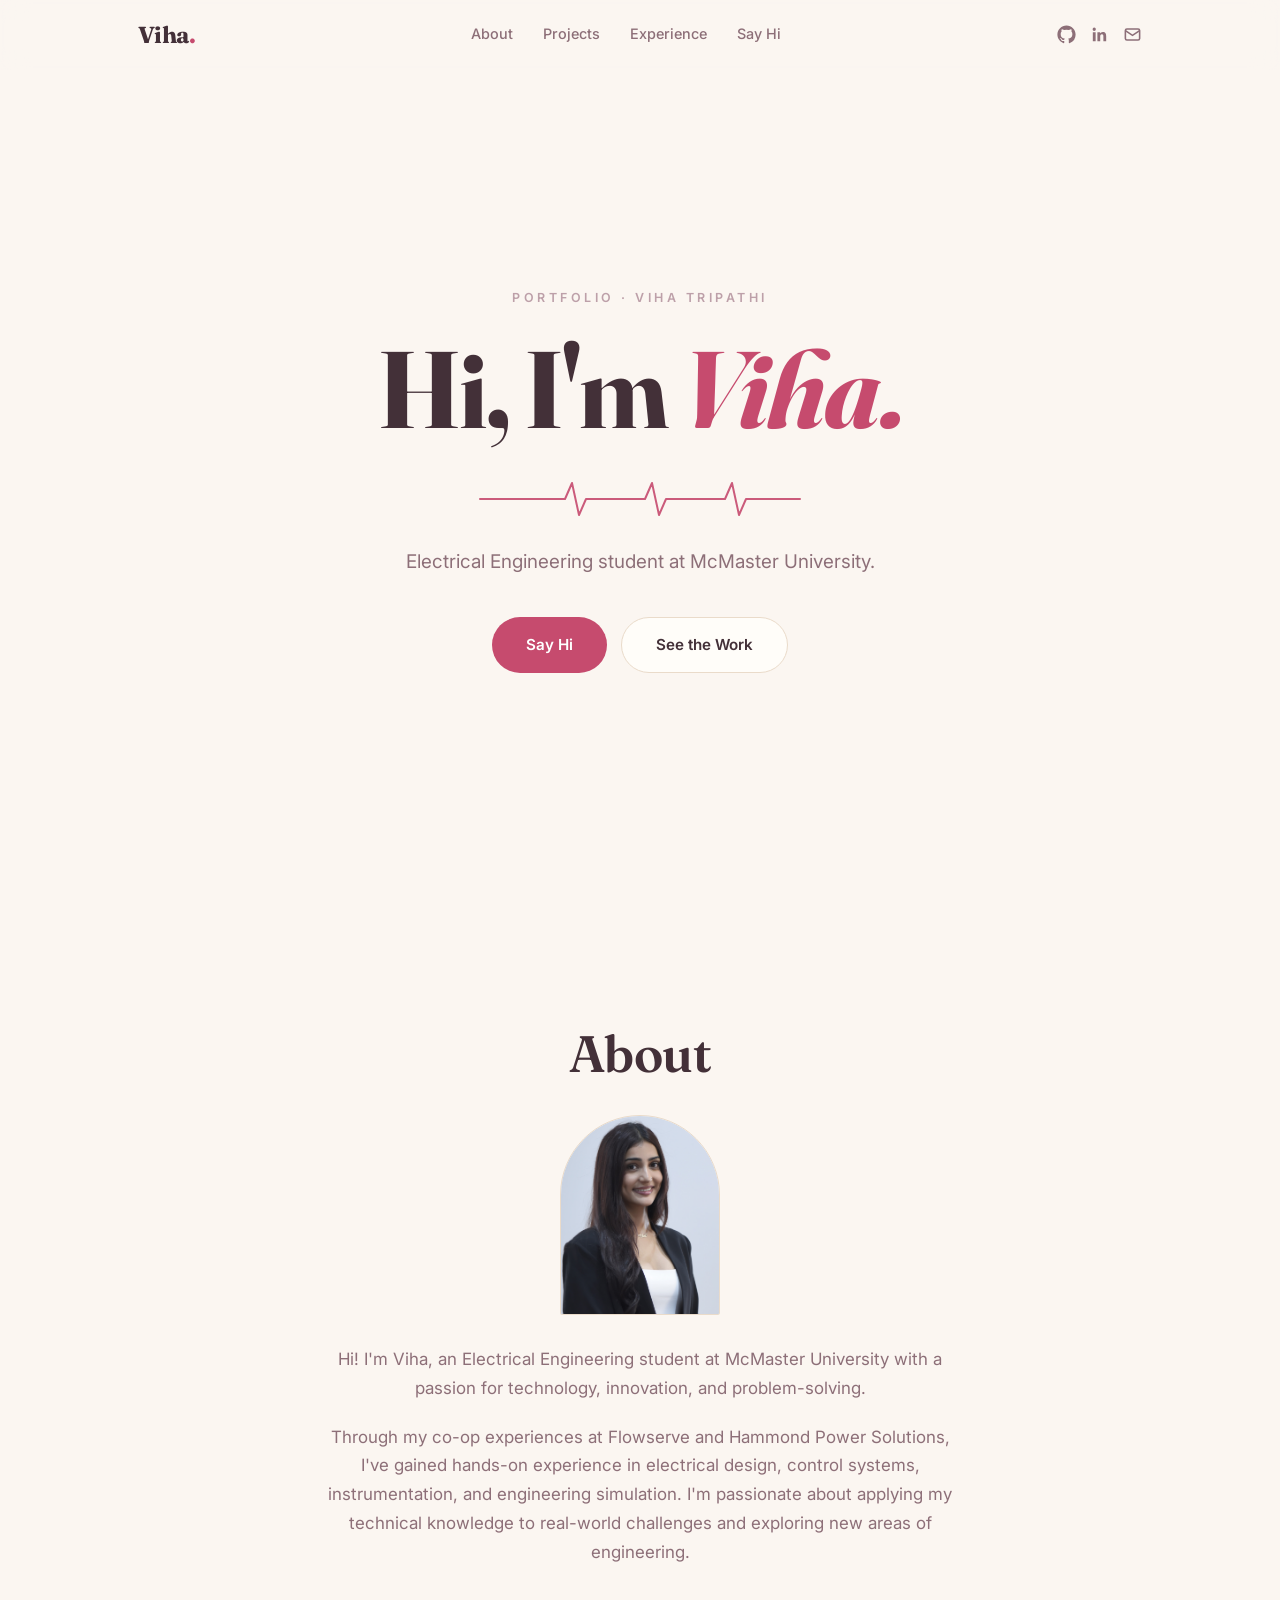
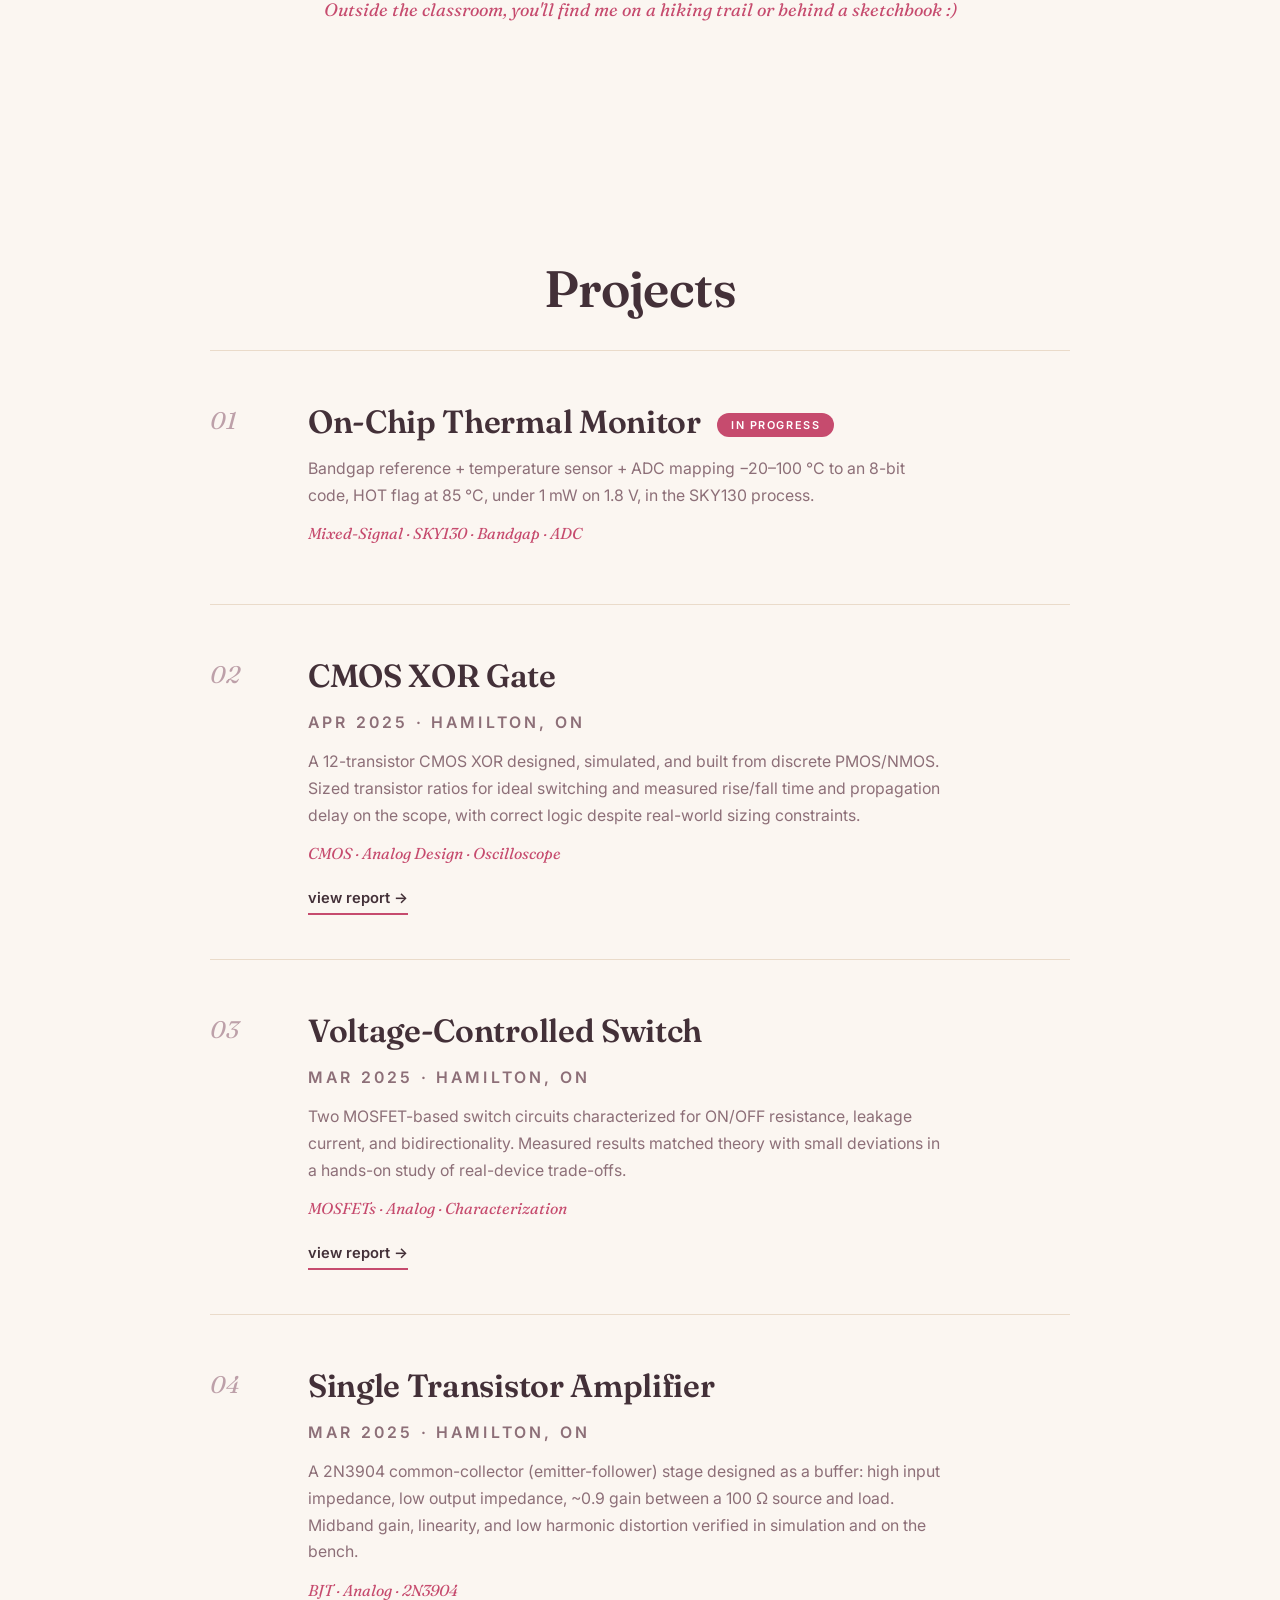
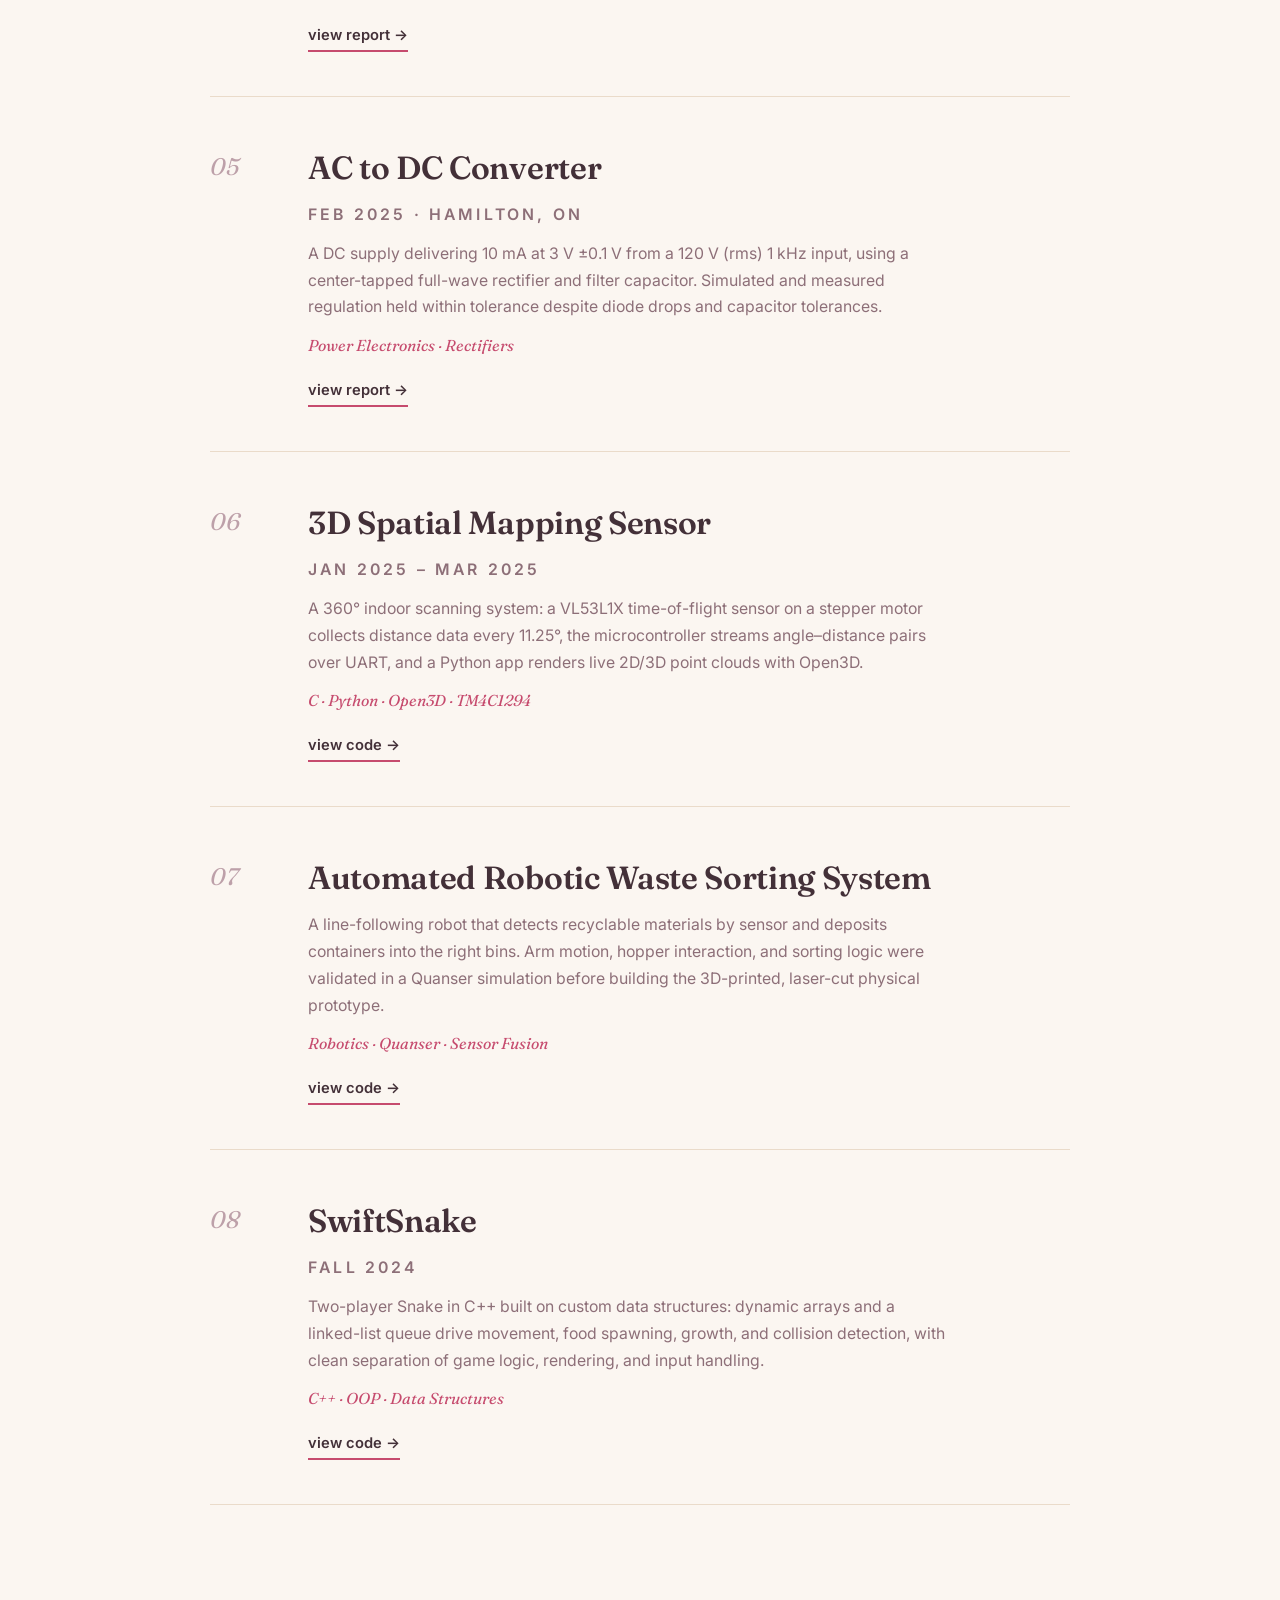
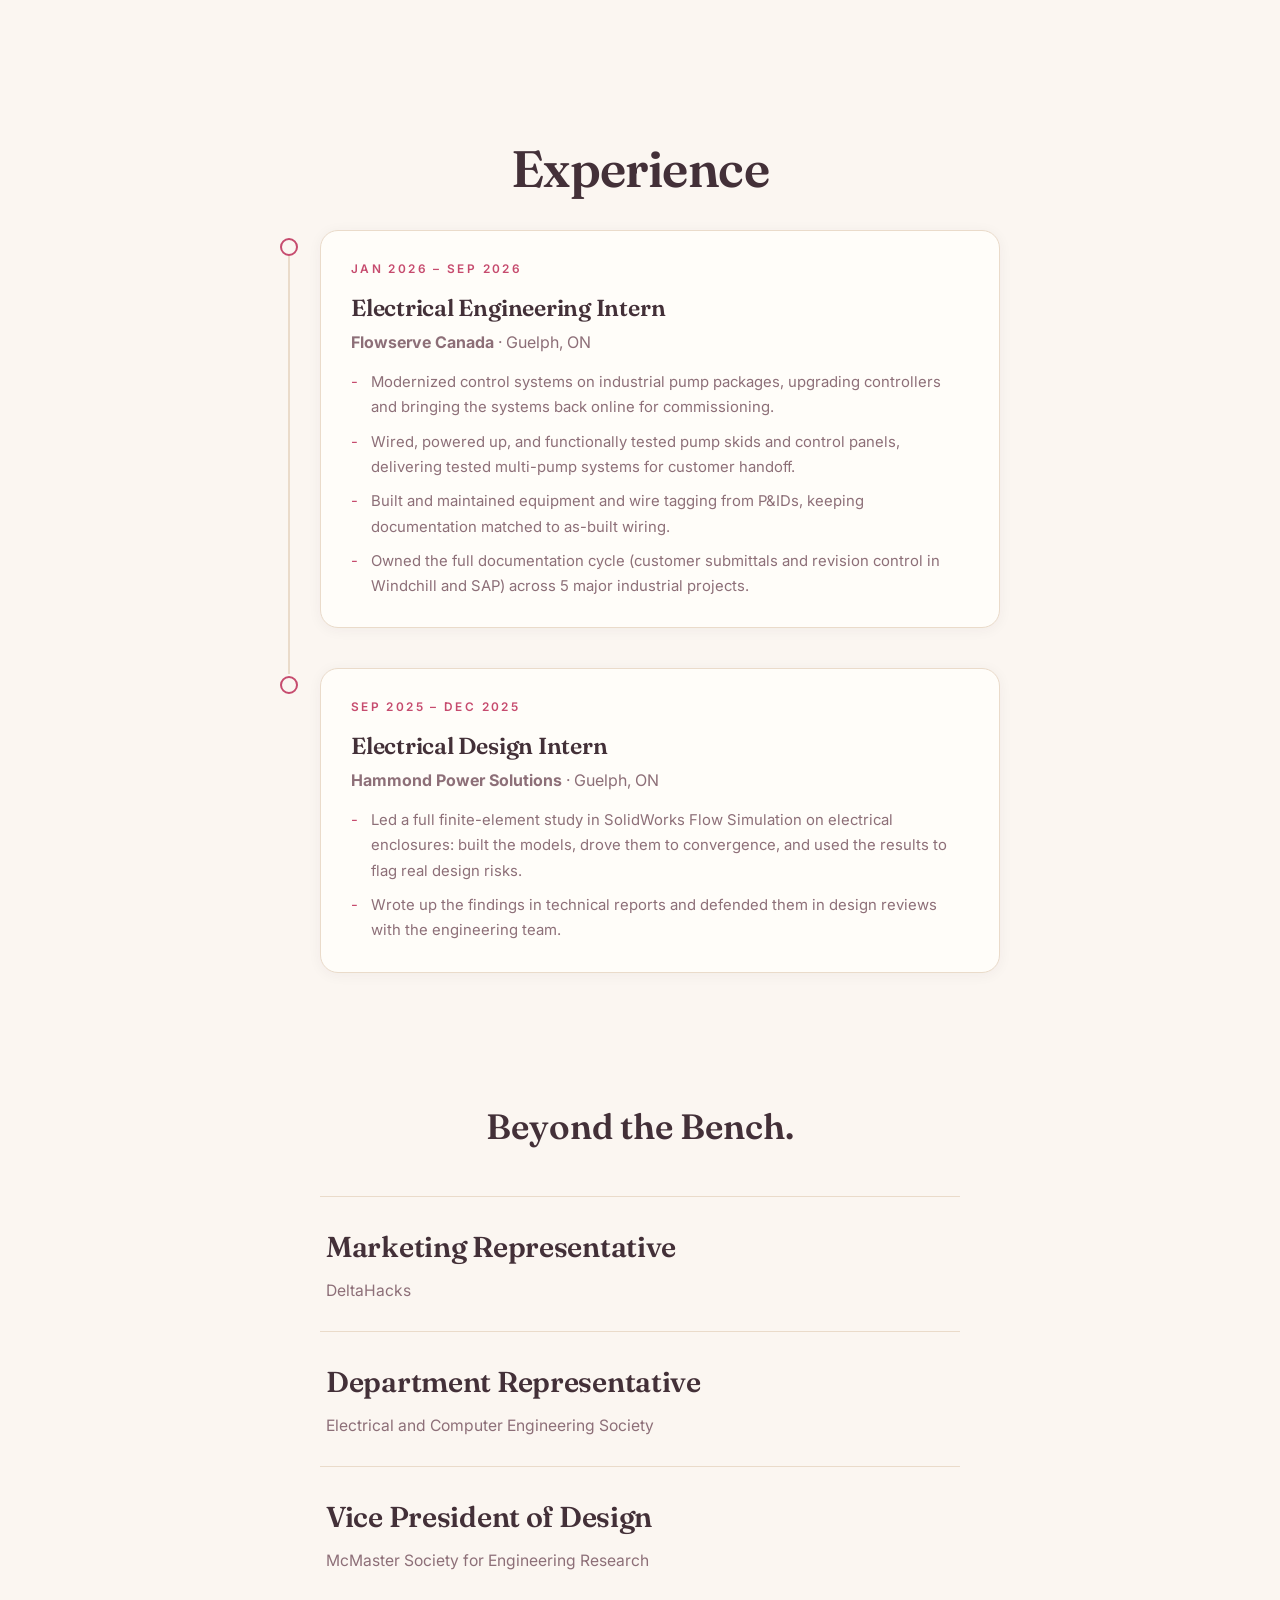
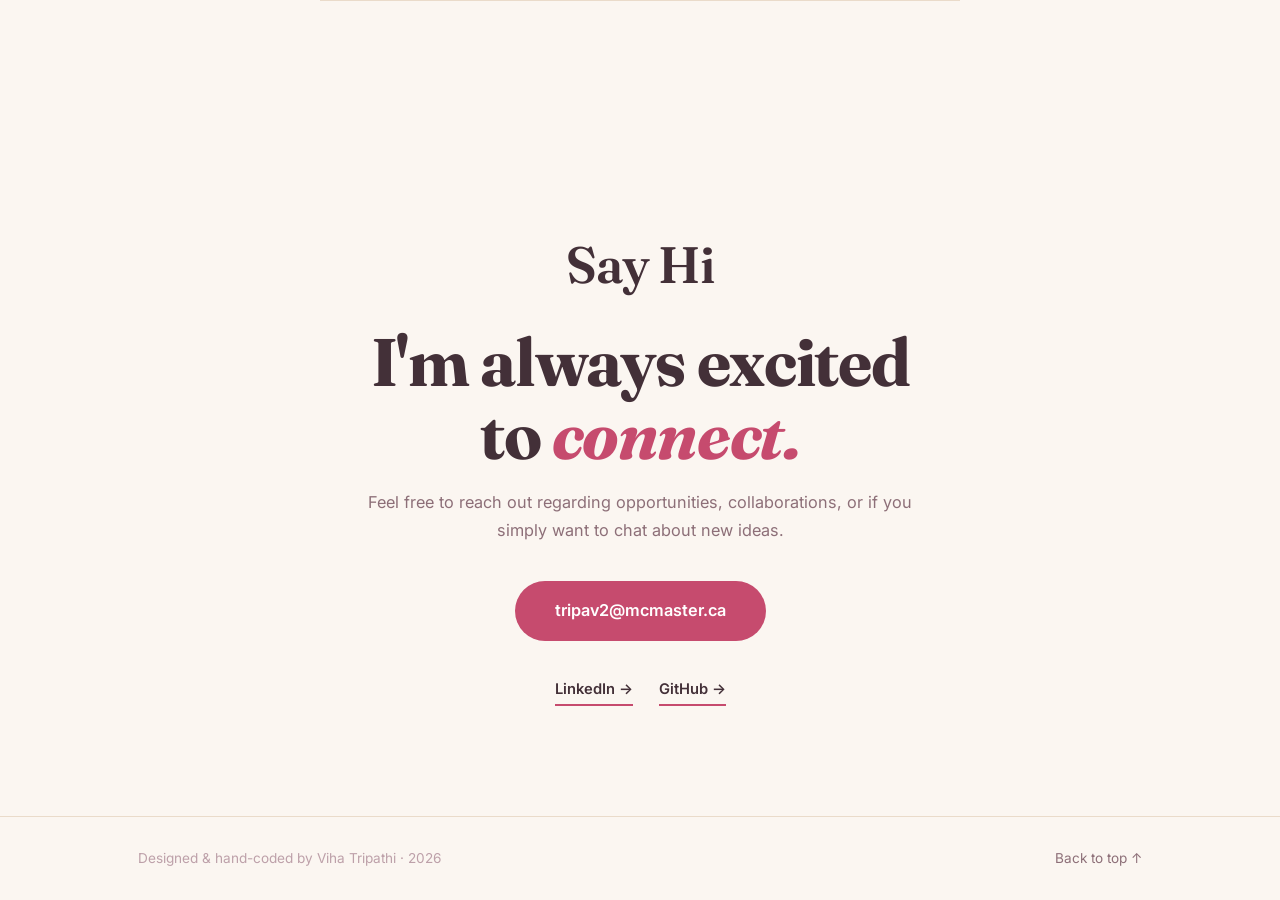
==== commit fc787042: "Friend feedback: thermal monitor first, bold companies, drop phone number" ====
--- a/index.html
+++ b/index.html
@@ -90,8 +90,17 @@
 
       <div class="project-list">
 
-        <article class="project reveal">
+        <article class="project reveal project-wip">
           <span class="project-num">01</span>
+          <div class="project-main">
+            <h3>On-Chip Thermal Monitor <span class="wip-tag">In Progress</span></h3>
+            <p>Bandgap reference + temperature sensor + ADC mapping −20–100 °C to an 8-bit code, HOT flag at 85 °C, under 1 mW on 1.8 V, in the SKY130 process.</p>
+            <p class="project-tags"><em>Mixed-Signal · SKY130 · Bandgap · ADC</em></p>
+          </div>
+        </article>
+
+        <article class="project reveal">
+          <span class="project-num">02</span>
           <div class="project-main">
             <h3>CMOS XOR Gate</h3>
             <p class="project-meta">Apr 2025 · Hamilton, ON</p>
@@ -102,7 +111,7 @@
         </article>
 
         <article class="project reveal">
-          <span class="project-num">02</span>
+          <span class="project-num">03</span>
           <div class="project-main">
             <h3>Voltage-Controlled Switch</h3>
             <p class="project-meta">Mar 2025 · Hamilton, ON</p>
@@ -113,7 +122,7 @@
         </article>
 
         <article class="project reveal">
-          <span class="project-num">03</span>
+          <span class="project-num">04</span>
           <div class="project-main">
             <h3>Single Transistor Amplifier</h3>
             <p class="project-meta">Mar 2025 · Hamilton, ON</p>
@@ -124,7 +133,7 @@
         </article>
 
         <article class="project reveal">
-          <span class="project-num">04</span>
+          <span class="project-num">05</span>
           <div class="project-main">
             <h3>AC to DC Converter</h3>
             <p class="project-meta">Feb 2025 · Hamilton, ON</p>
@@ -135,7 +144,7 @@
         </article>
 
         <article class="project reveal">
-          <span class="project-num">05</span>
+          <span class="project-num">06</span>
           <div class="project-main">
             <h3>3D Spatial Mapping Sensor</h3>
             <p class="project-meta">Jan 2025 – Mar 2025</p>
@@ -146,7 +155,7 @@
         </article>
 
         <article class="project reveal">
-          <span class="project-num">06</span>
+          <span class="project-num">07</span>
           <div class="project-main">
             <h3>Automated Robotic Waste Sorting System</h3>
             <p>A line-following robot that detects recyclable materials by sensor and deposits containers into the right bins. Arm motion, hopper interaction, and sorting logic were validated in a Quanser simulation before building the 3D-printed, laser-cut physical prototype.</p>
@@ -156,7 +165,7 @@
         </article>
 
         <article class="project reveal">
-          <span class="project-num">07</span>
+          <span class="project-num">08</span>
           <div class="project-main">
             <h3>SwiftSnake</h3>
             <p class="project-meta">Fall 2024</p>
@@ -166,14 +175,6 @@
           </div>
         </article>
 
-        <article class="project reveal project-wip">
-          <span class="project-num">08</span>
-          <div class="project-main">
-            <h3>On-Chip Thermal Monitor <span class="wip-tag">In Progress</span></h3>
-            <p>Bandgap reference + temperature sensor + ADC mapping −20–100 °C to an 8-bit code, HOT flag at 85 °C, under 1 mW on 1.8 V, in the SKY130 process.</p>
-            <p class="project-tags"><em>Mixed-Signal · SKY130 · Bandgap · ADC</em></p>
-          </div>
-        </article>
 
       </div>
     </div>
@@ -190,7 +191,7 @@
           <div class="timeline-card">
             <p class="timeline-date">Jan 2026 – Sep 2026</p>
             <h3>Electrical Engineering Intern</h3>
-            <p class="timeline-org"><em>Flowserve Canada · Guelph, ON</em></p>
+            <p class="timeline-org"><strong>Flowserve Canada</strong> · Guelph, ON</p>
             <ul>
               <li>Modernized control systems on industrial pump packages, upgrading controllers and bringing the systems back online for commissioning.</li>
               <li>Wired, powered up, and functionally tested pump skids and control panels, delivering tested multi-pump systems for customer handoff.</li>
@@ -204,7 +205,7 @@
           <div class="timeline-card">
             <p class="timeline-date">Sep 2025 – Dec 2025</p>
             <h3>Electrical Design Intern</h3>
-            <p class="timeline-org"><em>Hammond Power Solutions · Guelph, ON</em></p>
+            <p class="timeline-org"><strong>Hammond Power Solutions</strong> · Guelph, ON</p>
             <ul>
               <li>Led a full finite-element study in SolidWorks Flow Simulation on electrical enclosures: built the models, drove them to convergence, and used the results to flag real design risks.</li>
               <li>Wrote up the findings in technical reports and defended them in design reviews with the engineering team.</li>
@@ -243,7 +244,6 @@
       <div class="contact-row reveal">
         <a class="text-link" href="https://www.linkedin.com/in/vihatripathi/" target="_blank" rel="noopener">LinkedIn →</a>
         <a class="text-link" href="https://github.com/tripav2" target="_blank" rel="noopener">GitHub →</a>
-        <span class="contact-phone">1-647-870-3060</span>
       </div>
     </div>
   </section>
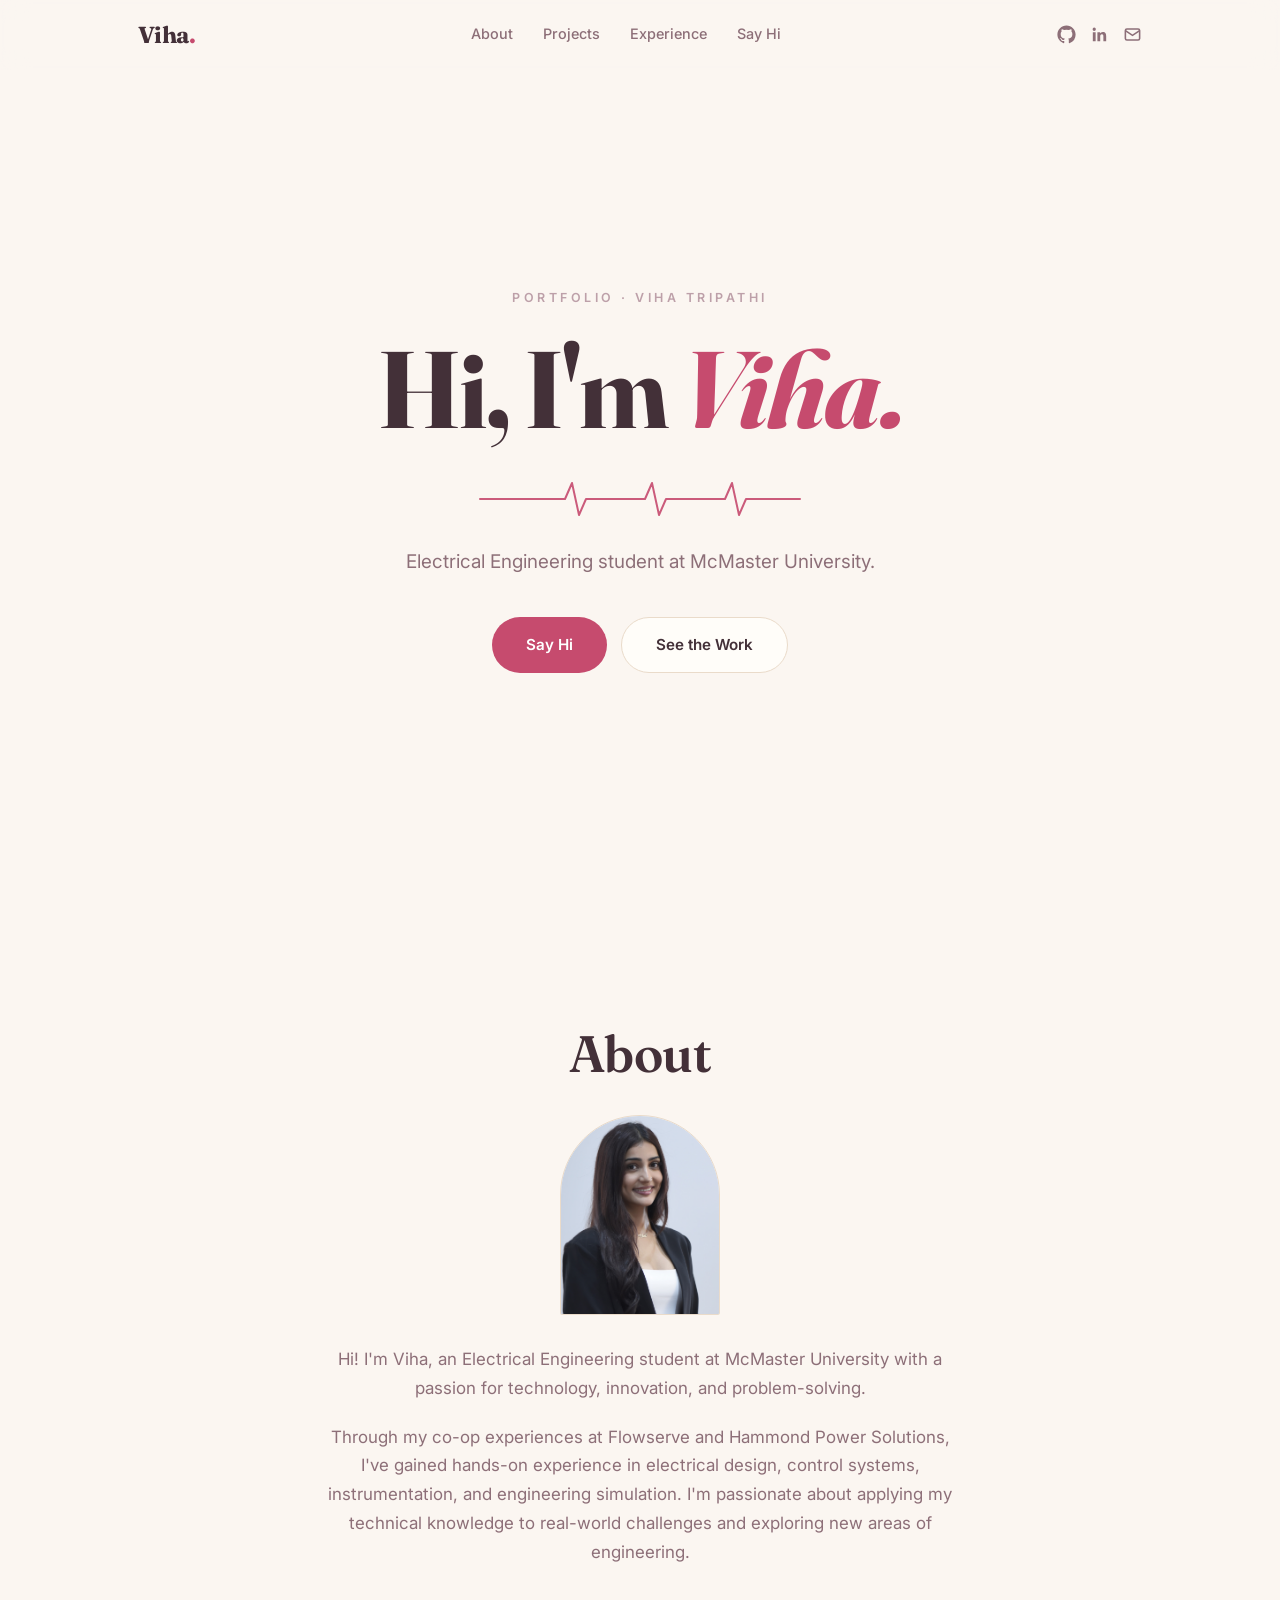
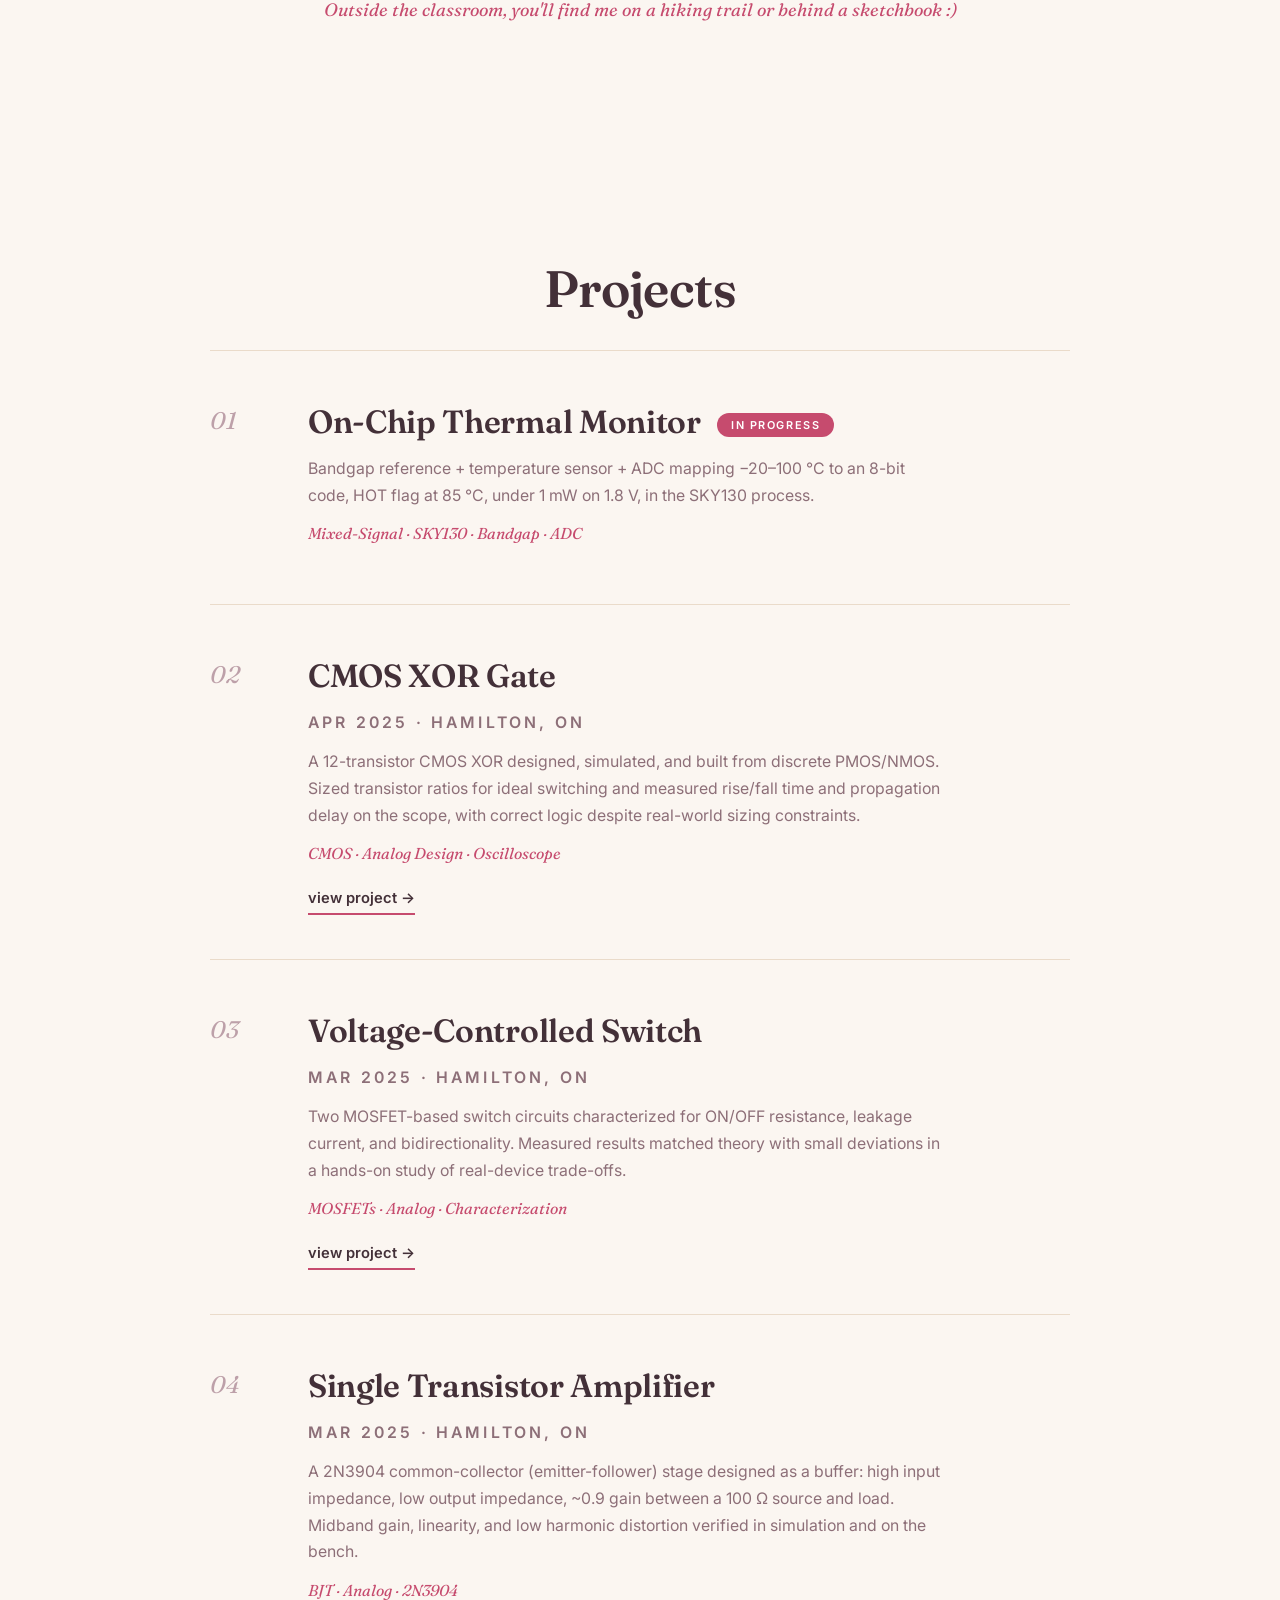
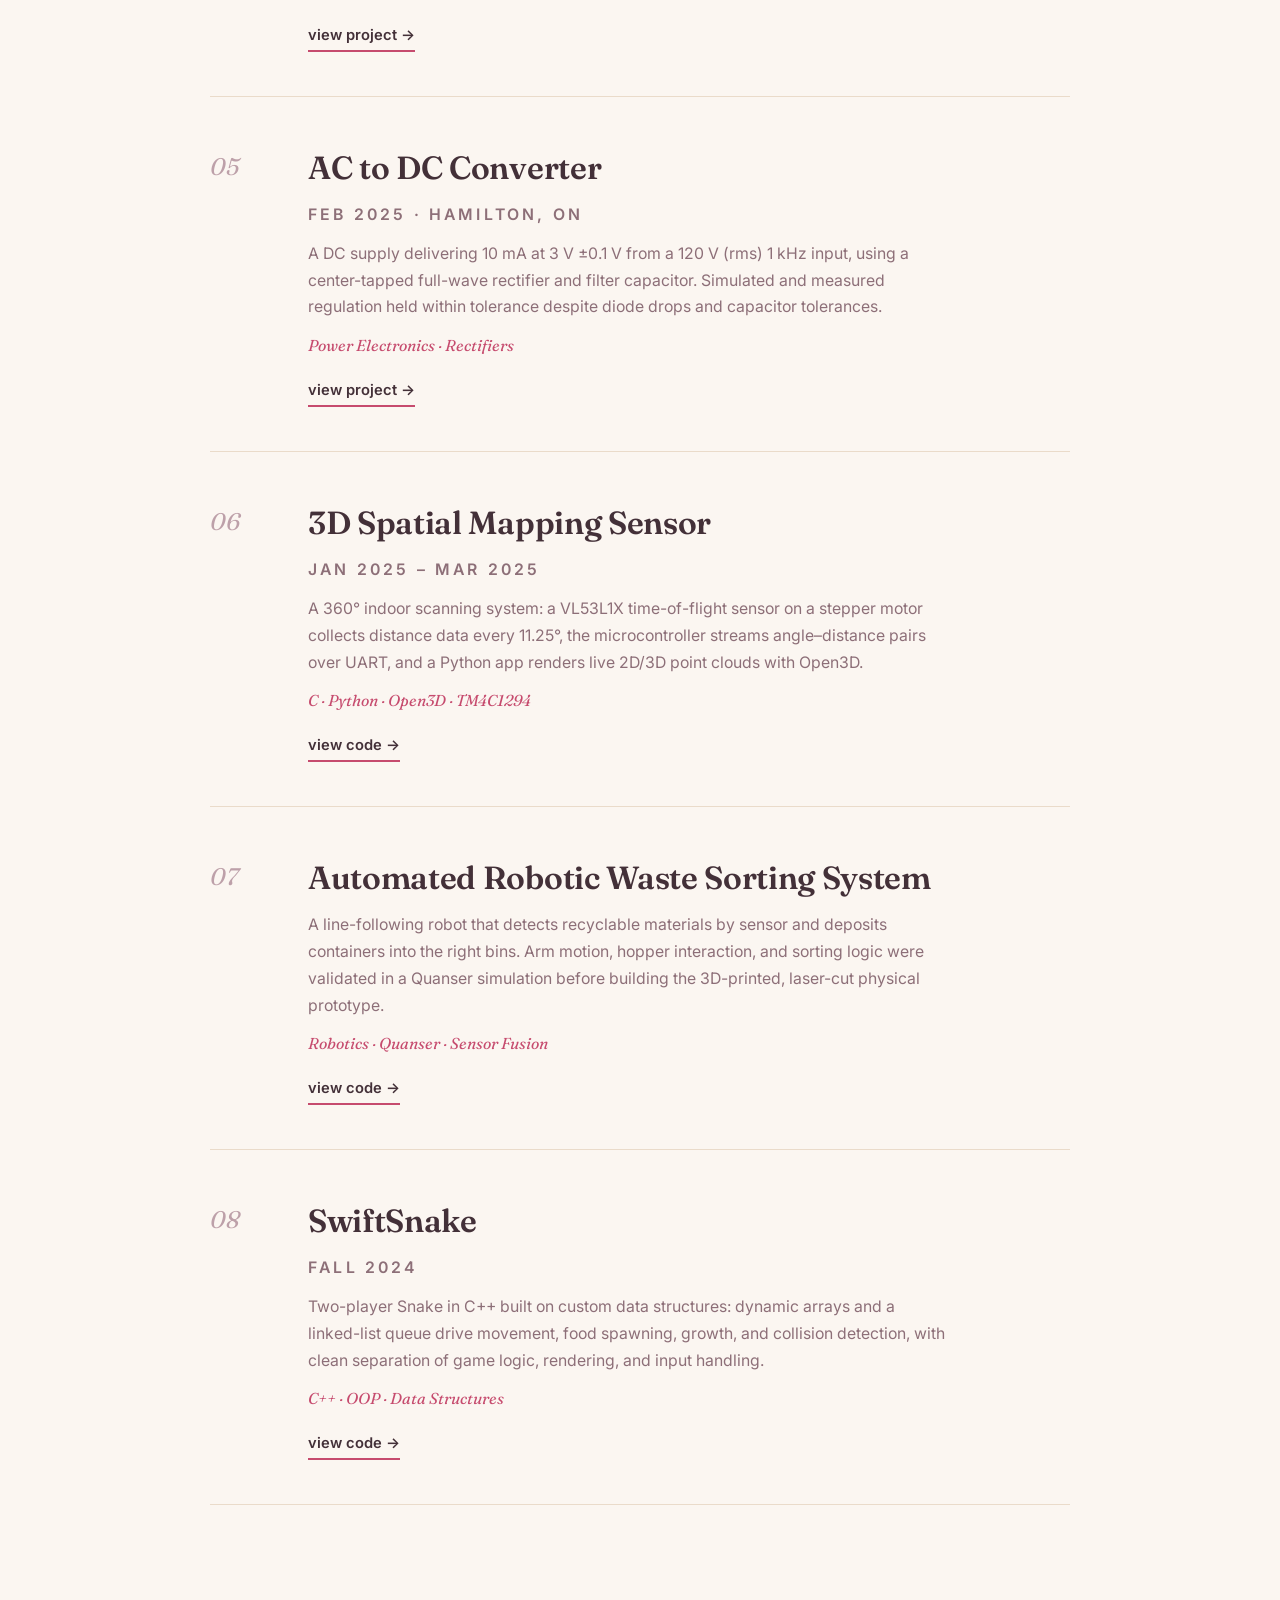
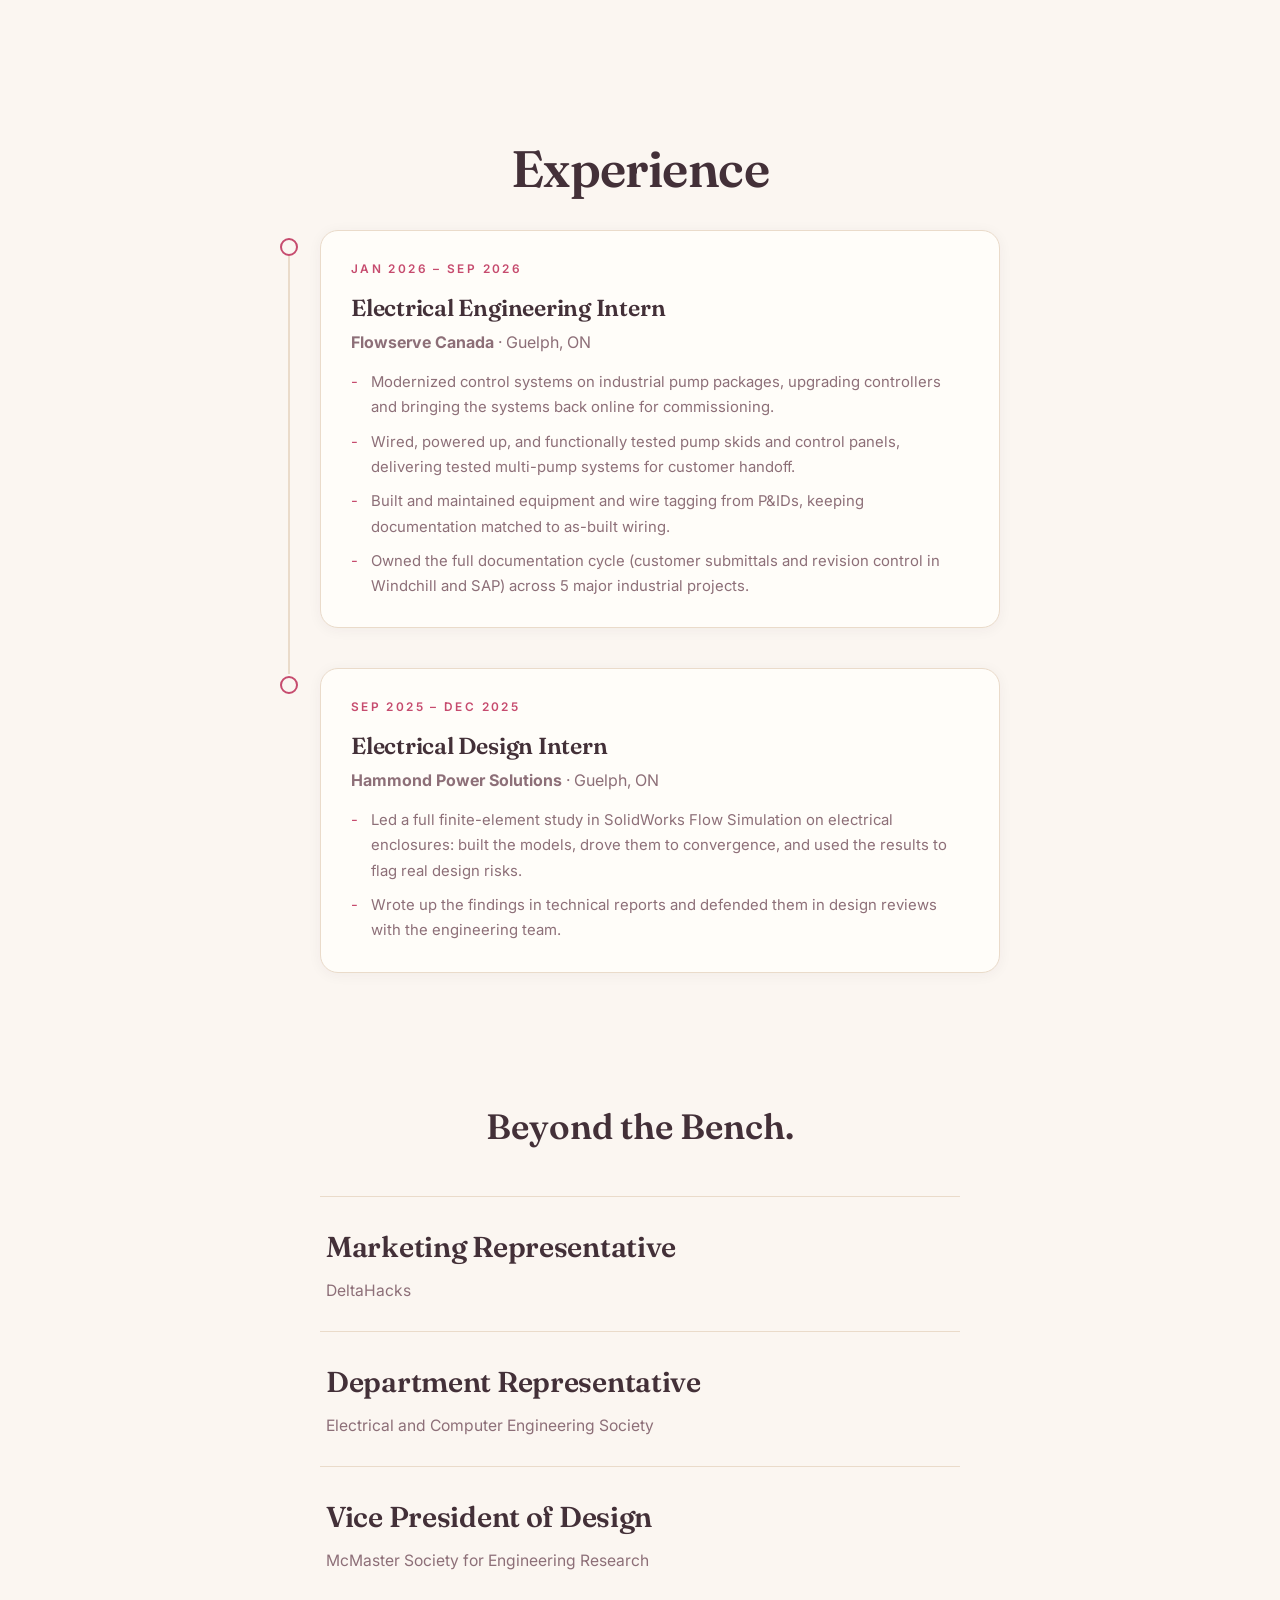
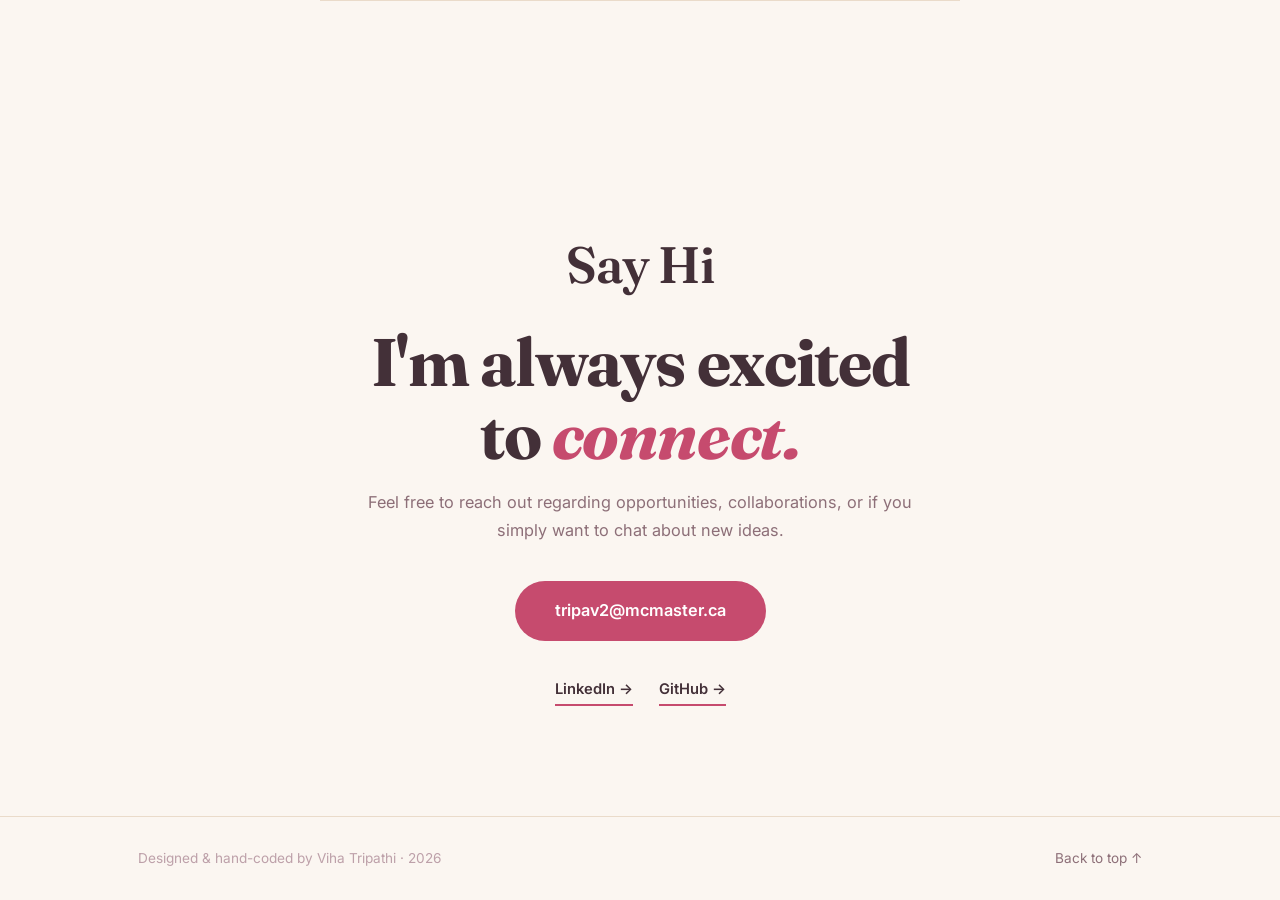
==== commit 23b81c5b: "Replace project report links with case study pages" ====
--- a/index.html
+++ b/index.html
@@ -106,7 +106,7 @@
             <p class="project-meta">Apr 2025 · Hamilton, ON</p>
             <p>A 12-transistor CMOS XOR designed, simulated, and built from discrete PMOS/NMOS. Sized transistor ratios for ideal switching and measured rise/fall time and propagation delay on the scope, with correct logic despite real-world sizing constraints.</p>
             <p class="project-tags"><em>CMOS · Analog Design · Oscilloscope</em></p>
-            <a class="text-link" href="https://ed6dbc7e-28a9-4196-890f-e6fc426d857d.usrfiles.com/ugd/ed6dbc_3e7f008ddd5f44f8b434d4dcdd89bcb6.pdf" target="_blank" rel="noopener">view report →</a>
+            <a class="text-link" href="case-xor.html">view project →</a>
           </div>
         </article>
 
@@ -117,7 +117,7 @@
             <p class="project-meta">Mar 2025 · Hamilton, ON</p>
             <p>Two MOSFET-based switch circuits characterized for ON/OFF resistance, leakage current, and bidirectionality. Measured results matched theory with small deviations in a hands-on study of real-device trade-offs.</p>
             <p class="project-tags"><em>MOSFETs · Analog · Characterization</em></p>
-            <a class="text-link" href="https://ed6dbc7e-28a9-4196-890f-e6fc426d857d.usrfiles.com/ugd/ed6dbc_998c8ef62ae14c8d907698702ac3132e.pdf" target="_blank" rel="noopener">view report →</a>
+            <a class="text-link" href="case-vcs.html">view project →</a>
           </div>
         </article>
 
@@ -128,7 +128,7 @@
             <p class="project-meta">Mar 2025 · Hamilton, ON</p>
             <p>A 2N3904 common-collector (emitter-follower) stage designed as a buffer: high input impedance, low output impedance, ~0.9 gain between a 100 Ω source and load. Midband gain, linearity, and low harmonic distortion verified in simulation and on the bench.</p>
             <p class="project-tags"><em>BJT · Analog · 2N3904</em></p>
-            <a class="text-link" href="https://ed6dbc7e-28a9-4196-890f-e6fc426d857d.usrfiles.com/ugd/ed6dbc_cd7bf401e1e1443fa27f609a7840fb2c.pdf" target="_blank" rel="noopener">view report →</a>
+            <a class="text-link" href="case-amp.html">view project →</a>
           </div>
         </article>
 
@@ -139,7 +139,7 @@
             <p class="project-meta">Feb 2025 · Hamilton, ON</p>
             <p>A DC supply delivering 10 mA at 3 V ±0.1 V from a 120 V (rms) 1 kHz input, using a center-tapped full-wave rectifier and filter capacitor. Simulated and measured regulation held within tolerance despite diode drops and capacitor tolerances.</p>
             <p class="project-tags"><em>Power Electronics · Rectifiers</em></p>
-            <a class="text-link" href="https://ed6dbc7e-28a9-4196-890f-e6fc426d857d.usrfiles.com/ugd/ed6dbc_0e446475814343e49b21274fa0c0c904.pdf" target="_blank" rel="noopener">view report →</a>
+            <a class="text-link" href="case-acdc.html">view project →</a>
           </div>
         </article>
 
--- a/styles.css
+++ b/styles.css
@@ -465,3 +465,16 @@
   .project { grid-template-columns: 1fr; gap: 8px; padding: 36px 0; }
   .project-num { padding-top: 0; }
 }
+
+/* Case study pages */
+.case { max-width: 820px; margin: 0 auto; padding: 120px 24px 80px; }
+.case-kicker { font-size: 0.8rem; letter-spacing: 0.14em; text-transform: uppercase; color: var(--faint); font-weight: 600; }
+.case h1 { font-family: var(--font-serif); font-size: 2.6rem; line-height: 1.15; margin: 12px 0 6px; }
+.case-meta { color: var(--muted); margin-bottom: 28px; }
+.case-lead { font-size: 1.15rem; line-height: 1.7; }
+.case h2 { font-family: var(--font-serif); font-size: 1.45rem; margin: 36px 0 10px; }
+.case ul { line-height: 1.9; padding-left: 20px; }
+.case figure { margin: 28px 0; }
+.case figure img { width: 100%; height: auto; display: block; border-radius: 12px; border: 1px solid var(--border); background: var(--surface); }
+.case figcaption { text-align: center; color: var(--muted); font-size: 0.9rem; margin-top: 8px; }
+.case-back { display: inline-block; margin-top: 40px; font-weight: 600; color: var(--accent); }
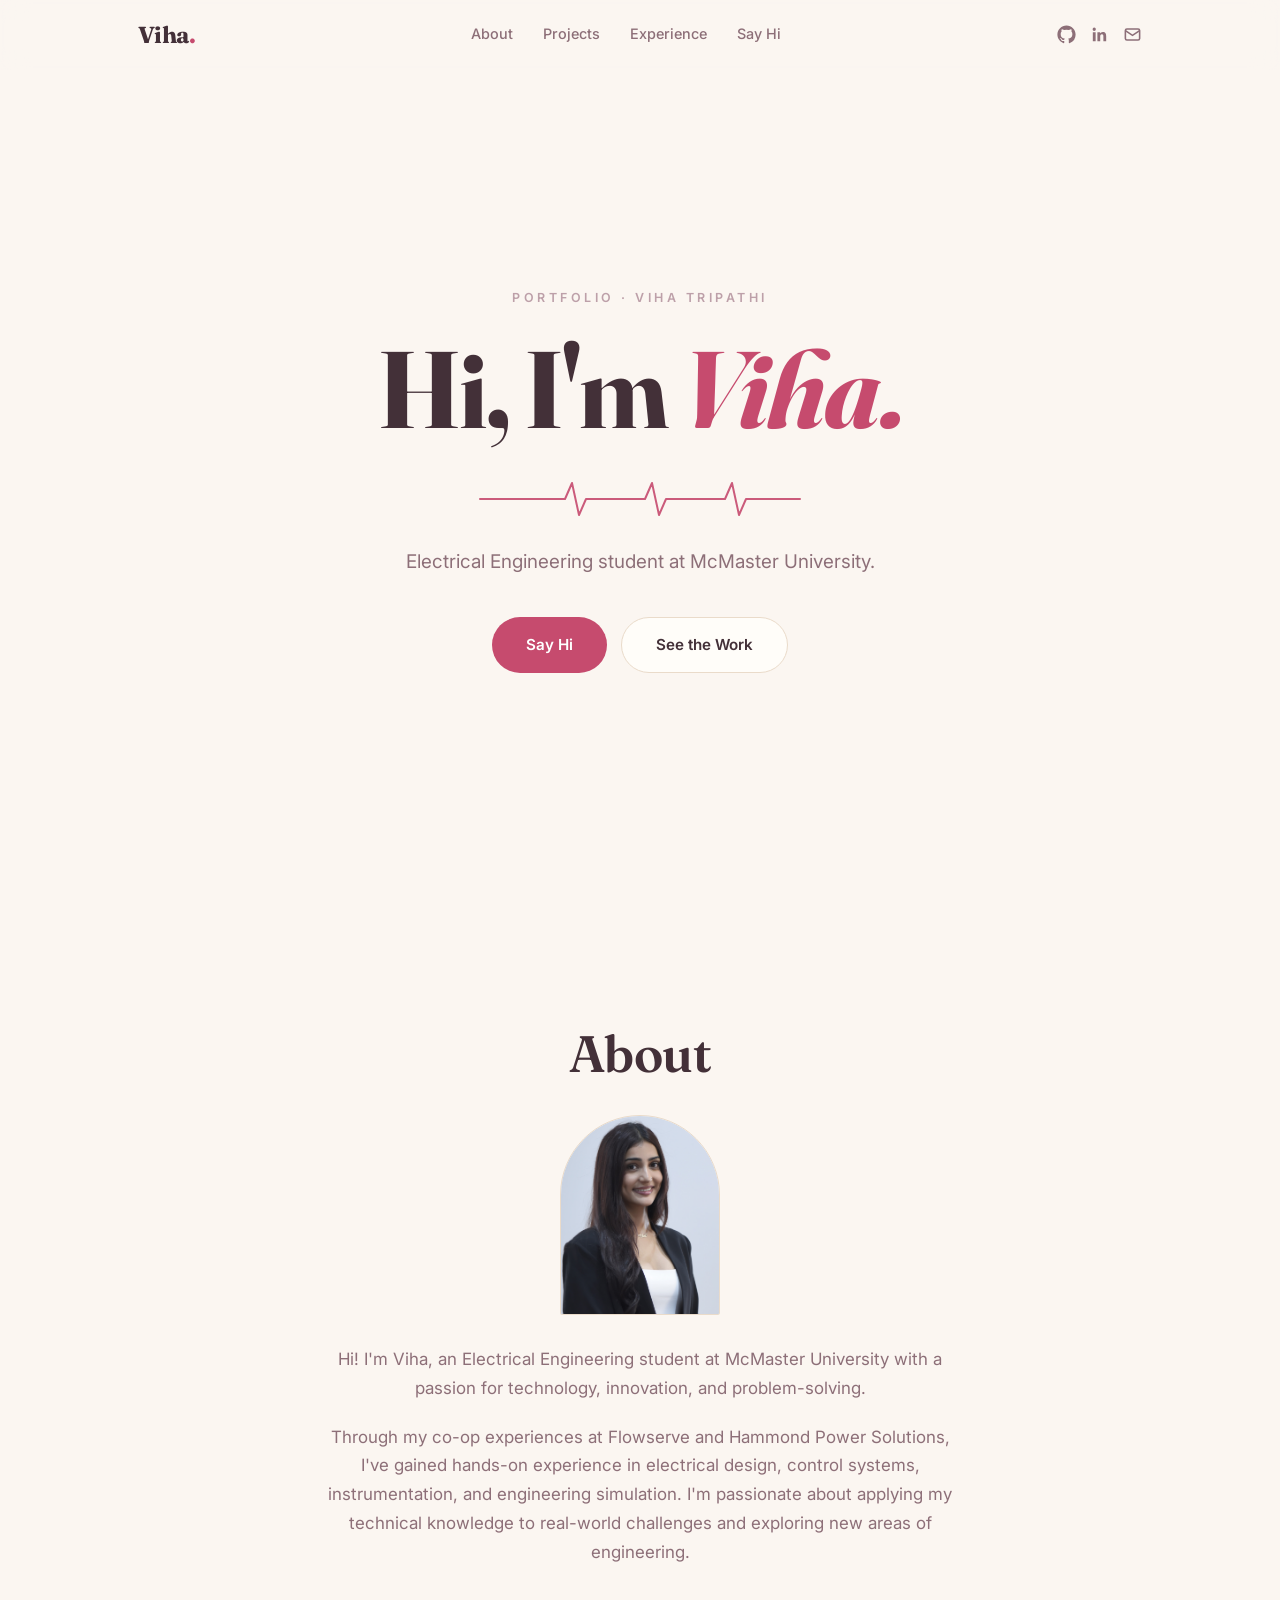
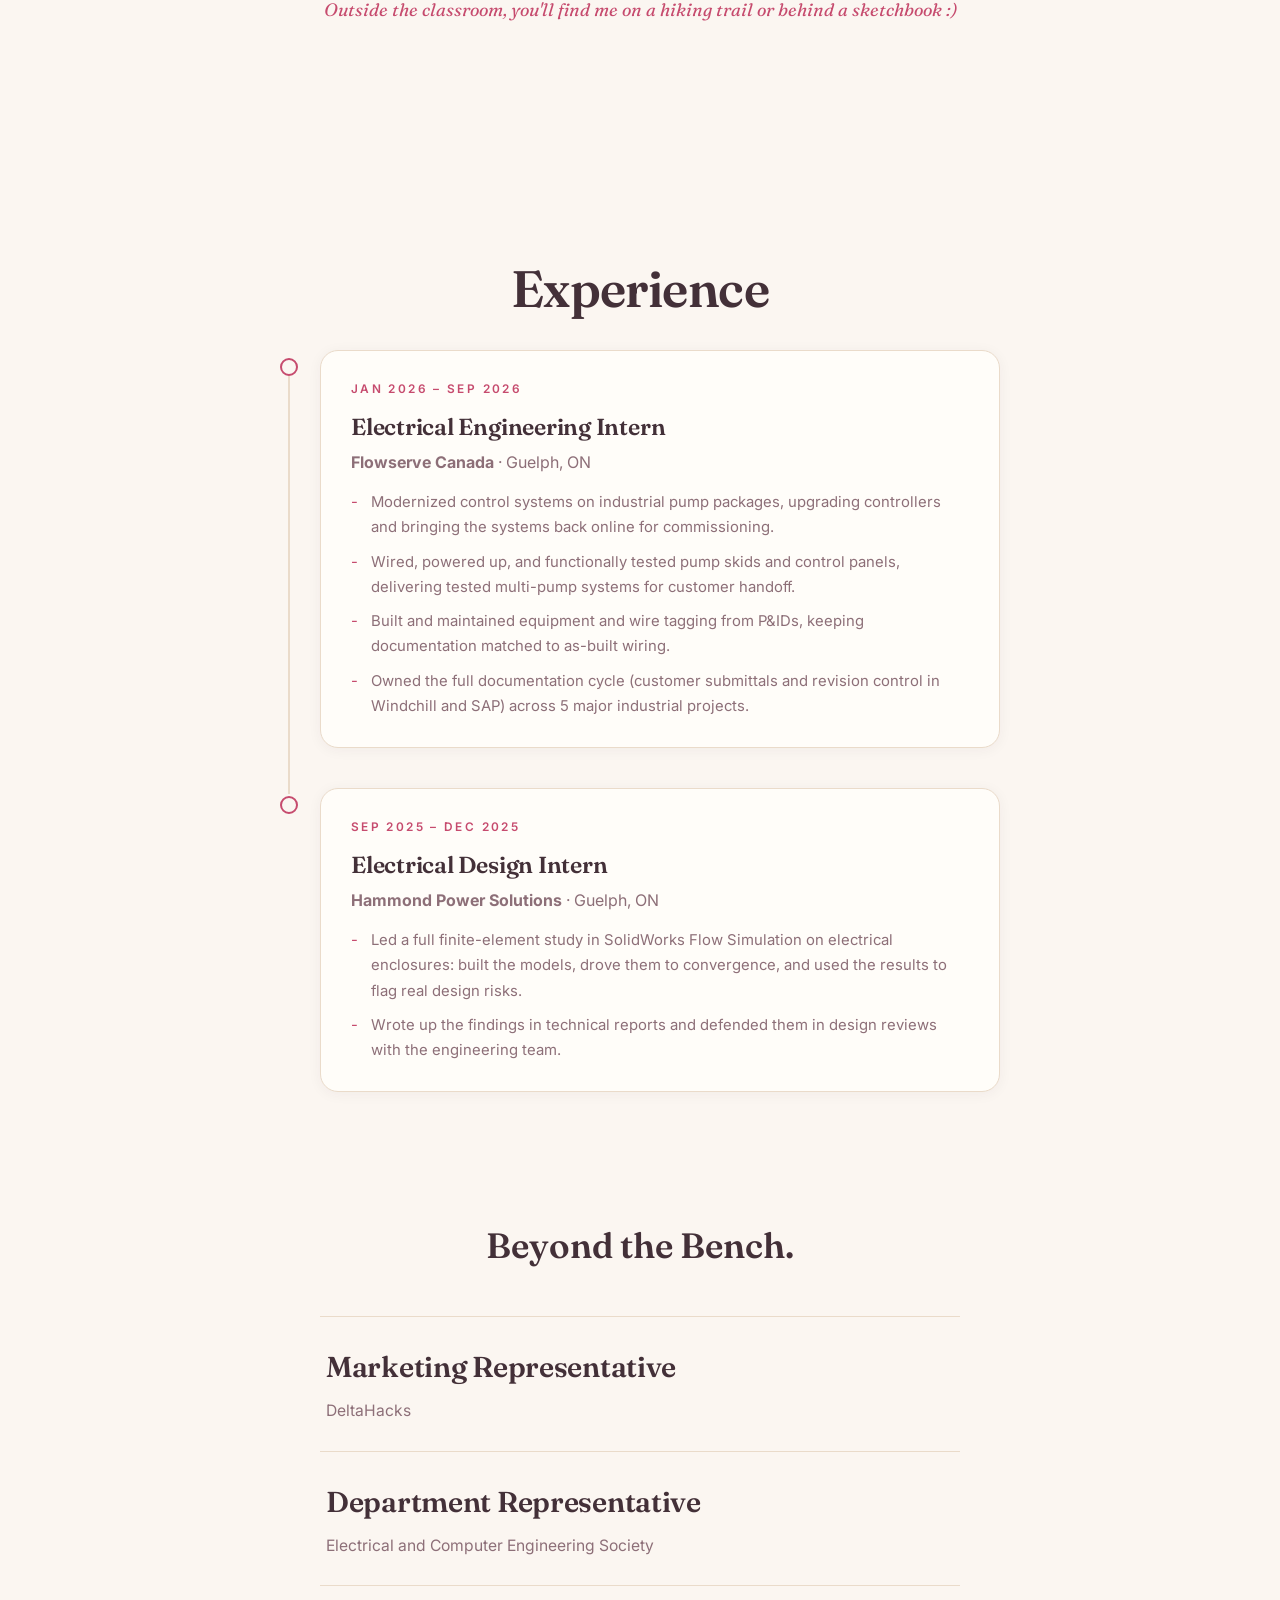
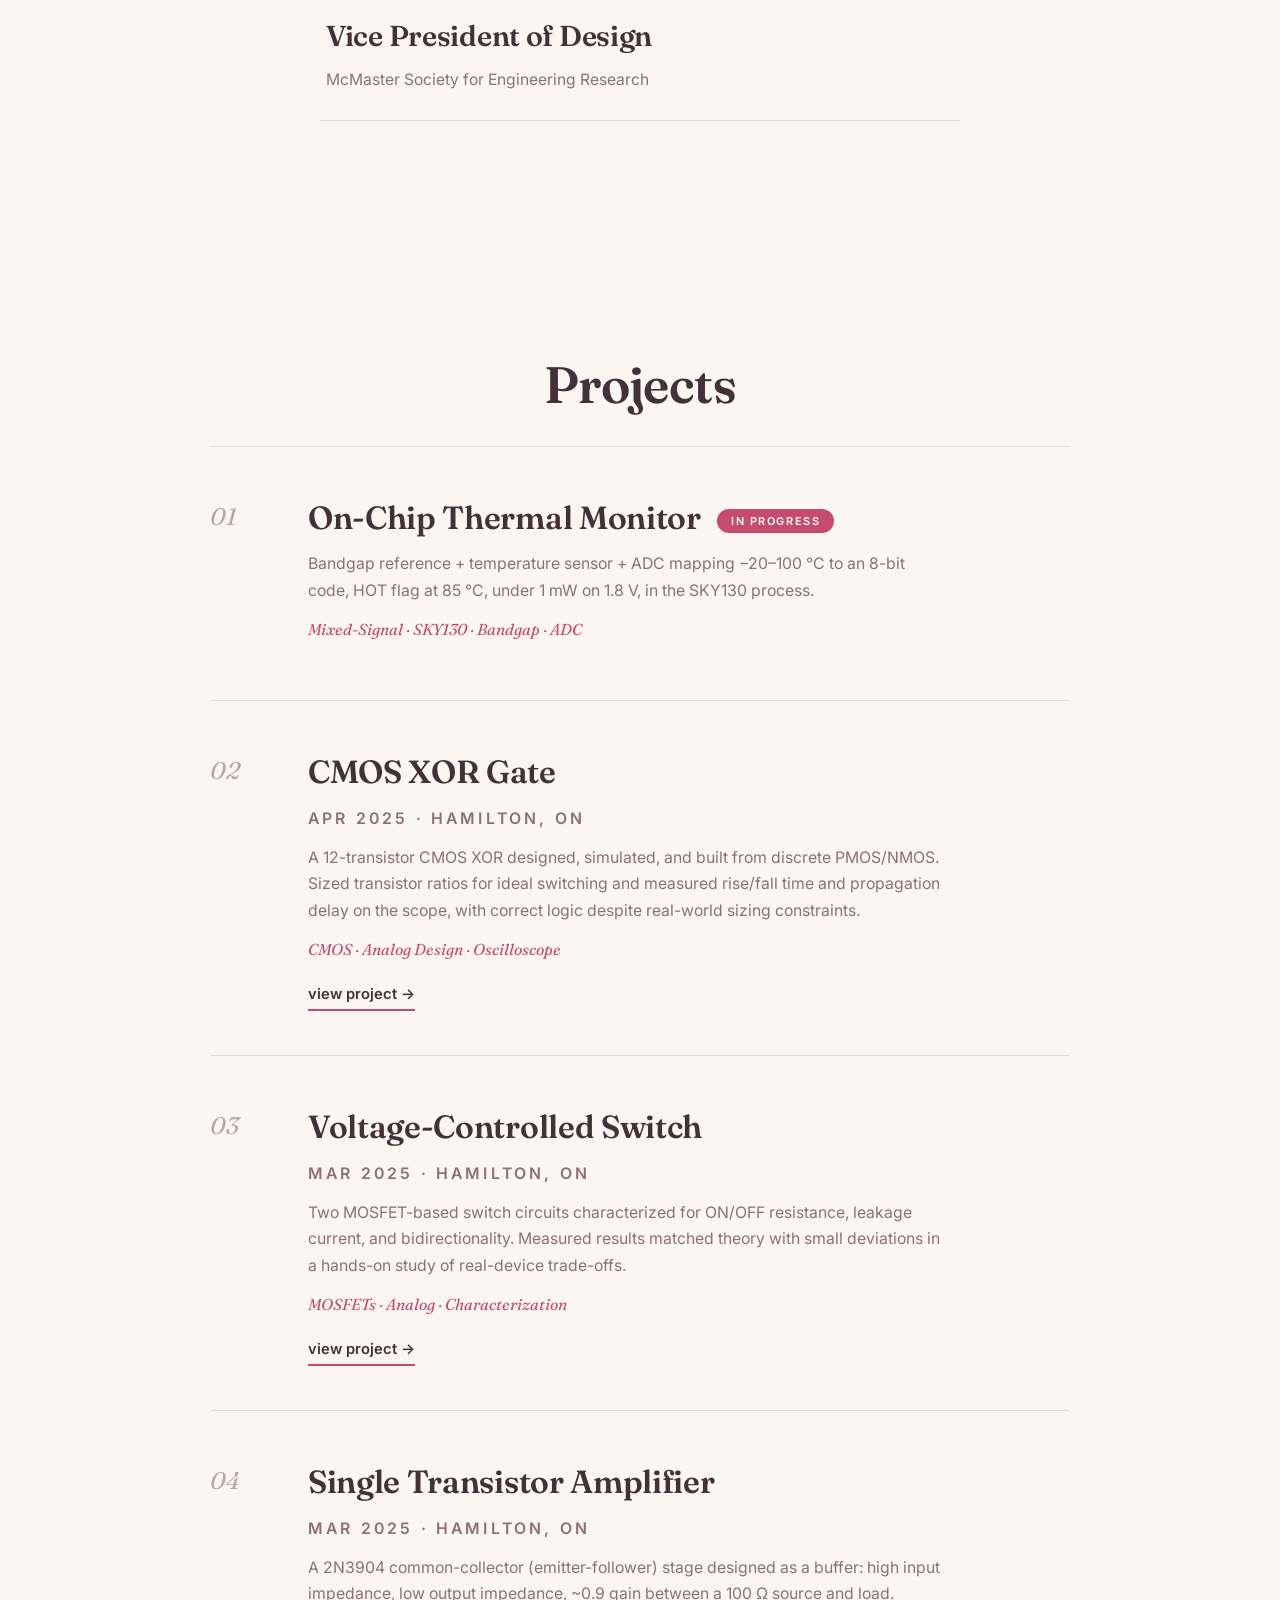
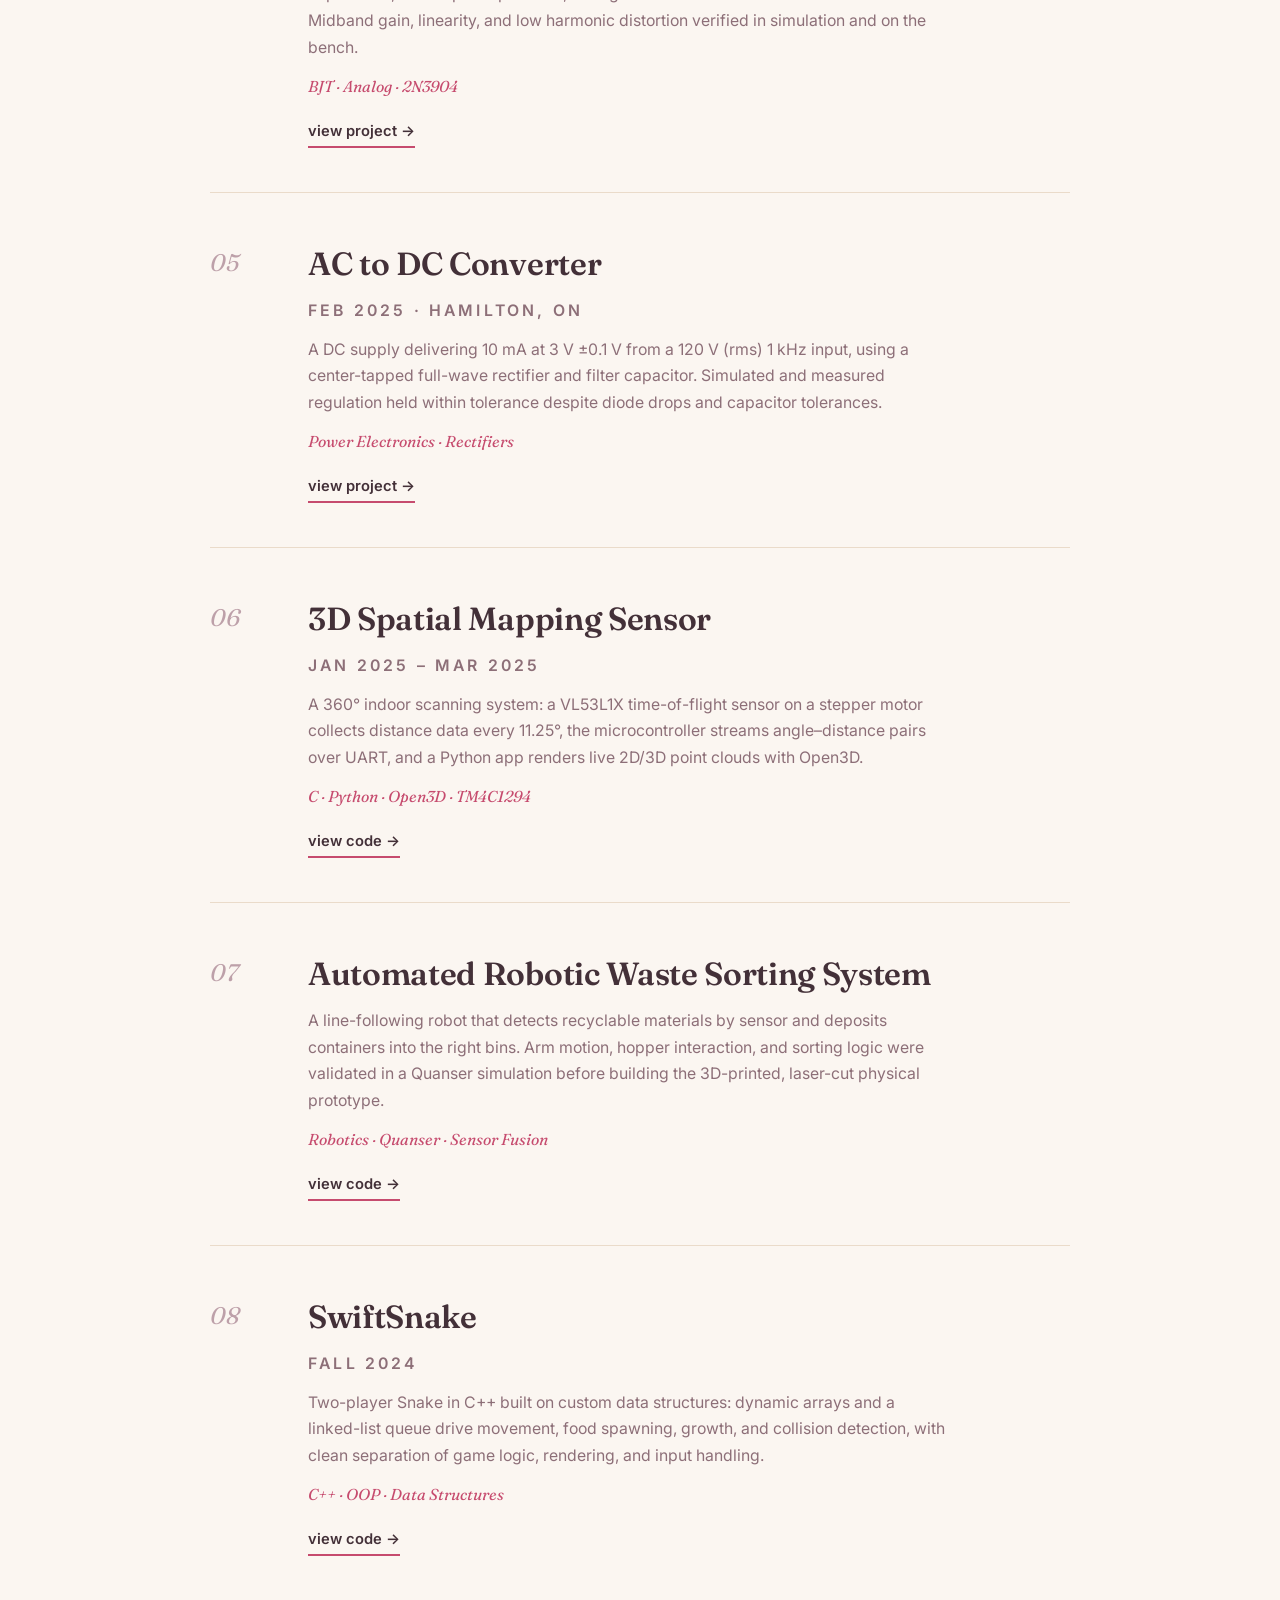
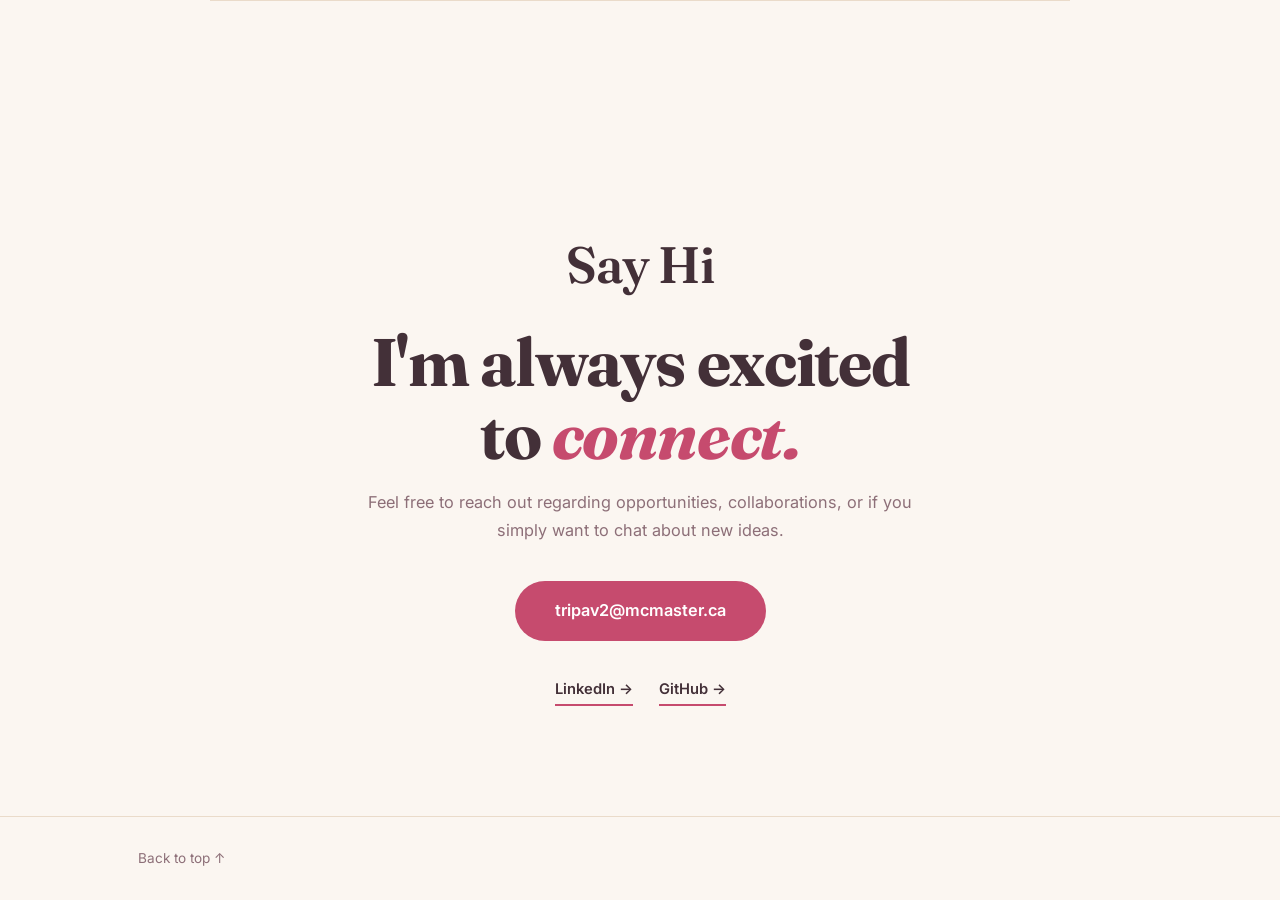
==== commit a68f5726: "Move Experience above Projects, remove footer credit line" ====
--- a/index.html
+++ b/index.html
@@ -83,103 +83,6 @@
     </div>
   </section>
 
-  <!-- ===================== PROJECTS ===================== -->
-  <section class="section" id="projects">
-    <div class="container">
-      <h2 class="section-title reveal">Projects</h2>
-
-      <div class="project-list">
-
-        <article class="project reveal project-wip">
-          <span class="project-num">01</span>
-          <div class="project-main">
-            <h3>On-Chip Thermal Monitor <span class="wip-tag">In Progress</span></h3>
-            <p>Bandgap reference + temperature sensor + ADC mapping −20–100 °C to an 8-bit code, HOT flag at 85 °C, under 1 mW on 1.8 V, in the SKY130 process.</p>
-            <p class="project-tags"><em>Mixed-Signal · SKY130 · Bandgap · ADC</em></p>
-          </div>
-        </article>
-
-        <article class="project reveal">
-          <span class="project-num">02</span>
-          <div class="project-main">
-            <h3>CMOS XOR Gate</h3>
-            <p class="project-meta">Apr 2025 · Hamilton, ON</p>
-            <p>A 12-transistor CMOS XOR designed, simulated, and built from discrete PMOS/NMOS. Sized transistor ratios for ideal switching and measured rise/fall time and propagation delay on the scope, with correct logic despite real-world sizing constraints.</p>
-            <p class="project-tags"><em>CMOS · Analog Design · Oscilloscope</em></p>
-            <a class="text-link" href="case-xor.html">view project →</a>
-          </div>
-        </article>
-
-        <article class="project reveal">
-          <span class="project-num">03</span>
-          <div class="project-main">
-            <h3>Voltage-Controlled Switch</h3>
-            <p class="project-meta">Mar 2025 · Hamilton, ON</p>
-            <p>Two MOSFET-based switch circuits characterized for ON/OFF resistance, leakage current, and bidirectionality. Measured results matched theory with small deviations in a hands-on study of real-device trade-offs.</p>
-            <p class="project-tags"><em>MOSFETs · Analog · Characterization</em></p>
-            <a class="text-link" href="case-vcs.html">view project →</a>
-          </div>
-        </article>
-
-        <article class="project reveal">
-          <span class="project-num">04</span>
-          <div class="project-main">
-            <h3>Single Transistor Amplifier</h3>
-            <p class="project-meta">Mar 2025 · Hamilton, ON</p>
-            <p>A 2N3904 common-collector (emitter-follower) stage designed as a buffer: high input impedance, low output impedance, ~0.9 gain between a 100 Ω source and load. Midband gain, linearity, and low harmonic distortion verified in simulation and on the bench.</p>
-            <p class="project-tags"><em>BJT · Analog · 2N3904</em></p>
-            <a class="text-link" href="case-amp.html">view project →</a>
-          </div>
-        </article>
-
-        <article class="project reveal">
-          <span class="project-num">05</span>
-          <div class="project-main">
-            <h3>AC to DC Converter</h3>
-            <p class="project-meta">Feb 2025 · Hamilton, ON</p>
-            <p>A DC supply delivering 10 mA at 3 V ±0.1 V from a 120 V (rms) 1 kHz input, using a center-tapped full-wave rectifier and filter capacitor. Simulated and measured regulation held within tolerance despite diode drops and capacitor tolerances.</p>
-            <p class="project-tags"><em>Power Electronics · Rectifiers</em></p>
-            <a class="text-link" href="case-acdc.html">view project →</a>
-          </div>
-        </article>
-
-        <article class="project reveal">
-          <span class="project-num">06</span>
-          <div class="project-main">
-            <h3>3D Spatial Mapping Sensor</h3>
-            <p class="project-meta">Jan 2025 – Mar 2025</p>
-            <p>A 360° indoor scanning system: a VL53L1X time-of-flight sensor on a stepper motor collects distance data every 11.25°, the microcontroller streams angle–distance pairs over UART, and a Python app renders live 2D/3D point clouds with Open3D.</p>
-            <p class="project-tags"><em>C · Python · Open3D · TM4C1294</em></p>
-            <a class="text-link" href="https://github.com/tripav2/LiDAR-Scanner" target="_blank" rel="noopener">view code →</a>
-          </div>
-        </article>
-
-        <article class="project reveal">
-          <span class="project-num">07</span>
-          <div class="project-main">
-            <h3>Automated Robotic Waste Sorting System</h3>
-            <p>A line-following robot that detects recyclable materials by sensor and deposits containers into the right bins. Arm motion, hopper interaction, and sorting logic were validated in a Quanser simulation before building the 3D-printed, laser-cut physical prototype.</p>
-            <p class="project-tags"><em>Robotics · Quanser · Sensor Fusion</em></p>
-            <a class="text-link" href="https://github.com/tripav2/Automated-Waste-Sorting-System" target="_blank" rel="noopener">view code →</a>
-          </div>
-        </article>
-
-        <article class="project reveal">
-          <span class="project-num">08</span>
-          <div class="project-main">
-            <h3>SwiftSnake</h3>
-            <p class="project-meta">Fall 2024</p>
-            <p>Two-player Snake in C++ built on custom data structures: dynamic arrays and a linked-list queue drive movement, food spawning, growth, and collision detection, with clean separation of game logic, rendering, and input handling.</p>
-            <p class="project-tags"><em>C++ · OOP · Data Structures</em></p>
-            <a class="text-link" href="https://github.com/COE2SH4-F2024/course-project-tripav2-ismailj" target="_blank" rel="noopener">view code →</a>
-          </div>
-        </article>
-
-
-      </div>
-    </div>
-  </section>
-
   <!-- ===================== EXPERIENCE ===================== -->
   <section class="section" id="experience">
     <div class="container">
@@ -232,6 +135,103 @@
     </div>
   </section>
 
+  <!-- ===================== PROJECTS ===================== -->
+  <section class="section" id="projects">
+    <div class="container">
+      <h2 class="section-title reveal">Projects</h2>
+
+      <div class="project-list">
+
+        <article class="project reveal project-wip">
+          <span class="project-num">01</span>
+          <div class="project-main">
+            <h3>On-Chip Thermal Monitor <span class="wip-tag">In Progress</span></h3>
+            <p>Bandgap reference + temperature sensor + ADC mapping −20–100 °C to an 8-bit code, HOT flag at 85 °C, under 1 mW on 1.8 V, in the SKY130 process.</p>
+            <p class="project-tags"><em>Mixed-Signal · SKY130 · Bandgap · ADC</em></p>
+          </div>
+        </article>
+
+        <article class="project reveal">
+          <span class="project-num">02</span>
+          <div class="project-main">
+            <h3>CMOS XOR Gate</h3>
+            <p class="project-meta">Apr 2025 · Hamilton, ON</p>
+            <p>A 12-transistor CMOS XOR designed, simulated, and built from discrete PMOS/NMOS. Sized transistor ratios for ideal switching and measured rise/fall time and propagation delay on the scope, with correct logic despite real-world sizing constraints.</p>
+            <p class="project-tags"><em>CMOS · Analog Design · Oscilloscope</em></p>
+            <a class="text-link" href="case-xor.html">view project →</a>
+          </div>
+        </article>
+
+        <article class="project reveal">
+          <span class="project-num">03</span>
+          <div class="project-main">
+            <h3>Voltage-Controlled Switch</h3>
+            <p class="project-meta">Mar 2025 · Hamilton, ON</p>
+            <p>Two MOSFET-based switch circuits characterized for ON/OFF resistance, leakage current, and bidirectionality. Measured results matched theory with small deviations in a hands-on study of real-device trade-offs.</p>
+            <p class="project-tags"><em>MOSFETs · Analog · Characterization</em></p>
+            <a class="text-link" href="case-vcs.html">view project →</a>
+          </div>
+        </article>
+
+        <article class="project reveal">
+          <span class="project-num">04</span>
+          <div class="project-main">
+            <h3>Single Transistor Amplifier</h3>
+            <p class="project-meta">Mar 2025 · Hamilton, ON</p>
+            <p>A 2N3904 common-collector (emitter-follower) stage designed as a buffer: high input impedance, low output impedance, ~0.9 gain between a 100 Ω source and load. Midband gain, linearity, and low harmonic distortion verified in simulation and on the bench.</p>
+            <p class="project-tags"><em>BJT · Analog · 2N3904</em></p>
+            <a class="text-link" href="case-amp.html">view project →</a>
+          </div>
+        </article>
+
+        <article class="project reveal">
+          <span class="project-num">05</span>
+          <div class="project-main">
+            <h3>AC to DC Converter</h3>
+            <p class="project-meta">Feb 2025 · Hamilton, ON</p>
+            <p>A DC supply delivering 10 mA at 3 V ±0.1 V from a 120 V (rms) 1 kHz input, using a center-tapped full-wave rectifier and filter capacitor. Simulated and measured regulation held within tolerance despite diode drops and capacitor tolerances.</p>
+            <p class="project-tags"><em>Power Electronics · Rectifiers</em></p>
+            <a class="text-link" href="case-acdc.html">view project →</a>
+          </div>
+        </article>
+
+        <article class="project reveal">
+          <span class="project-num">06</span>
+          <div class="project-main">
+            <h3>3D Spatial Mapping Sensor</h3>
+            <p class="project-meta">Jan 2025 – Mar 2025</p>
+            <p>A 360° indoor scanning system: a VL53L1X time-of-flight sensor on a stepper motor collects distance data every 11.25°, the microcontroller streams angle–distance pairs over UART, and a Python app renders live 2D/3D point clouds with Open3D.</p>
+            <p class="project-tags"><em>C · Python · Open3D · TM4C1294</em></p>
+            <a class="text-link" href="https://github.com/tripav2/LiDAR-Scanner" target="_blank" rel="noopener">view code →</a>
+          </div>
+        </article>
+
+        <article class="project reveal">
+          <span class="project-num">07</span>
+          <div class="project-main">
+            <h3>Automated Robotic Waste Sorting System</h3>
+            <p>A line-following robot that detects recyclable materials by sensor and deposits containers into the right bins. Arm motion, hopper interaction, and sorting logic were validated in a Quanser simulation before building the 3D-printed, laser-cut physical prototype.</p>
+            <p class="project-tags"><em>Robotics · Quanser · Sensor Fusion</em></p>
+            <a class="text-link" href="https://github.com/tripav2/Automated-Waste-Sorting-System" target="_blank" rel="noopener">view code →</a>
+          </div>
+        </article>
+
+        <article class="project reveal">
+          <span class="project-num">08</span>
+          <div class="project-main">
+            <h3>SwiftSnake</h3>
+            <p class="project-meta">Fall 2024</p>
+            <p>Two-player Snake in C++ built on custom data structures: dynamic arrays and a linked-list queue drive movement, food spawning, growth, and collision detection, with clean separation of game logic, rendering, and input handling.</p>
+            <p class="project-tags"><em>C++ · OOP · Data Structures</em></p>
+            <a class="text-link" href="https://github.com/COE2SH4-F2024/course-project-tripav2-ismailj" target="_blank" rel="noopener">view code →</a>
+          </div>
+        </article>
+
+
+      </div>
+    </div>
+  </section>
+
   <!-- ===================== CONTACT ===================== -->
   <section class="section" id="contact">
     <div class="container contact-inner">
@@ -250,7 +250,6 @@
 
   <footer class="footer">
     <div class="container footer-inner">
-      <p>Designed &amp; hand-coded by Viha Tripathi · 2026</p>
       <a href="#top">Back to top ↑</a>
     </div>
   </footer>
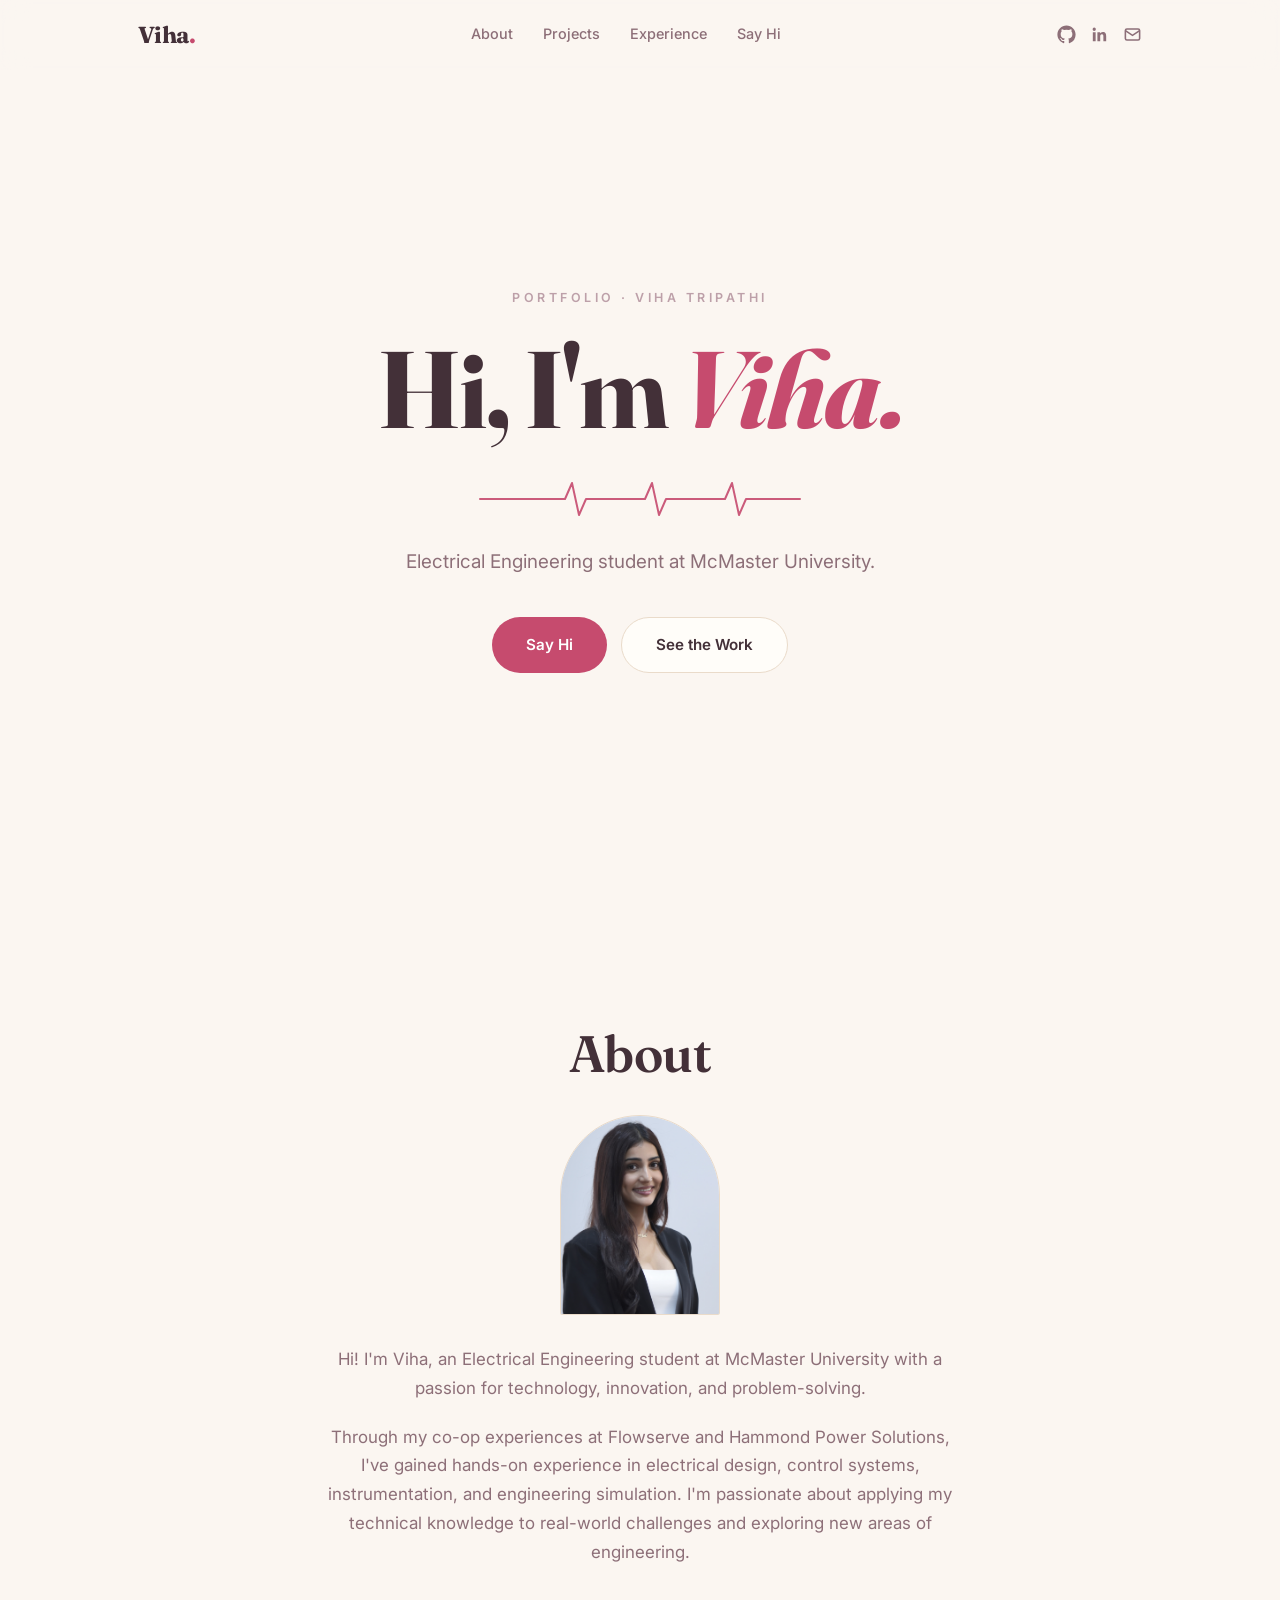
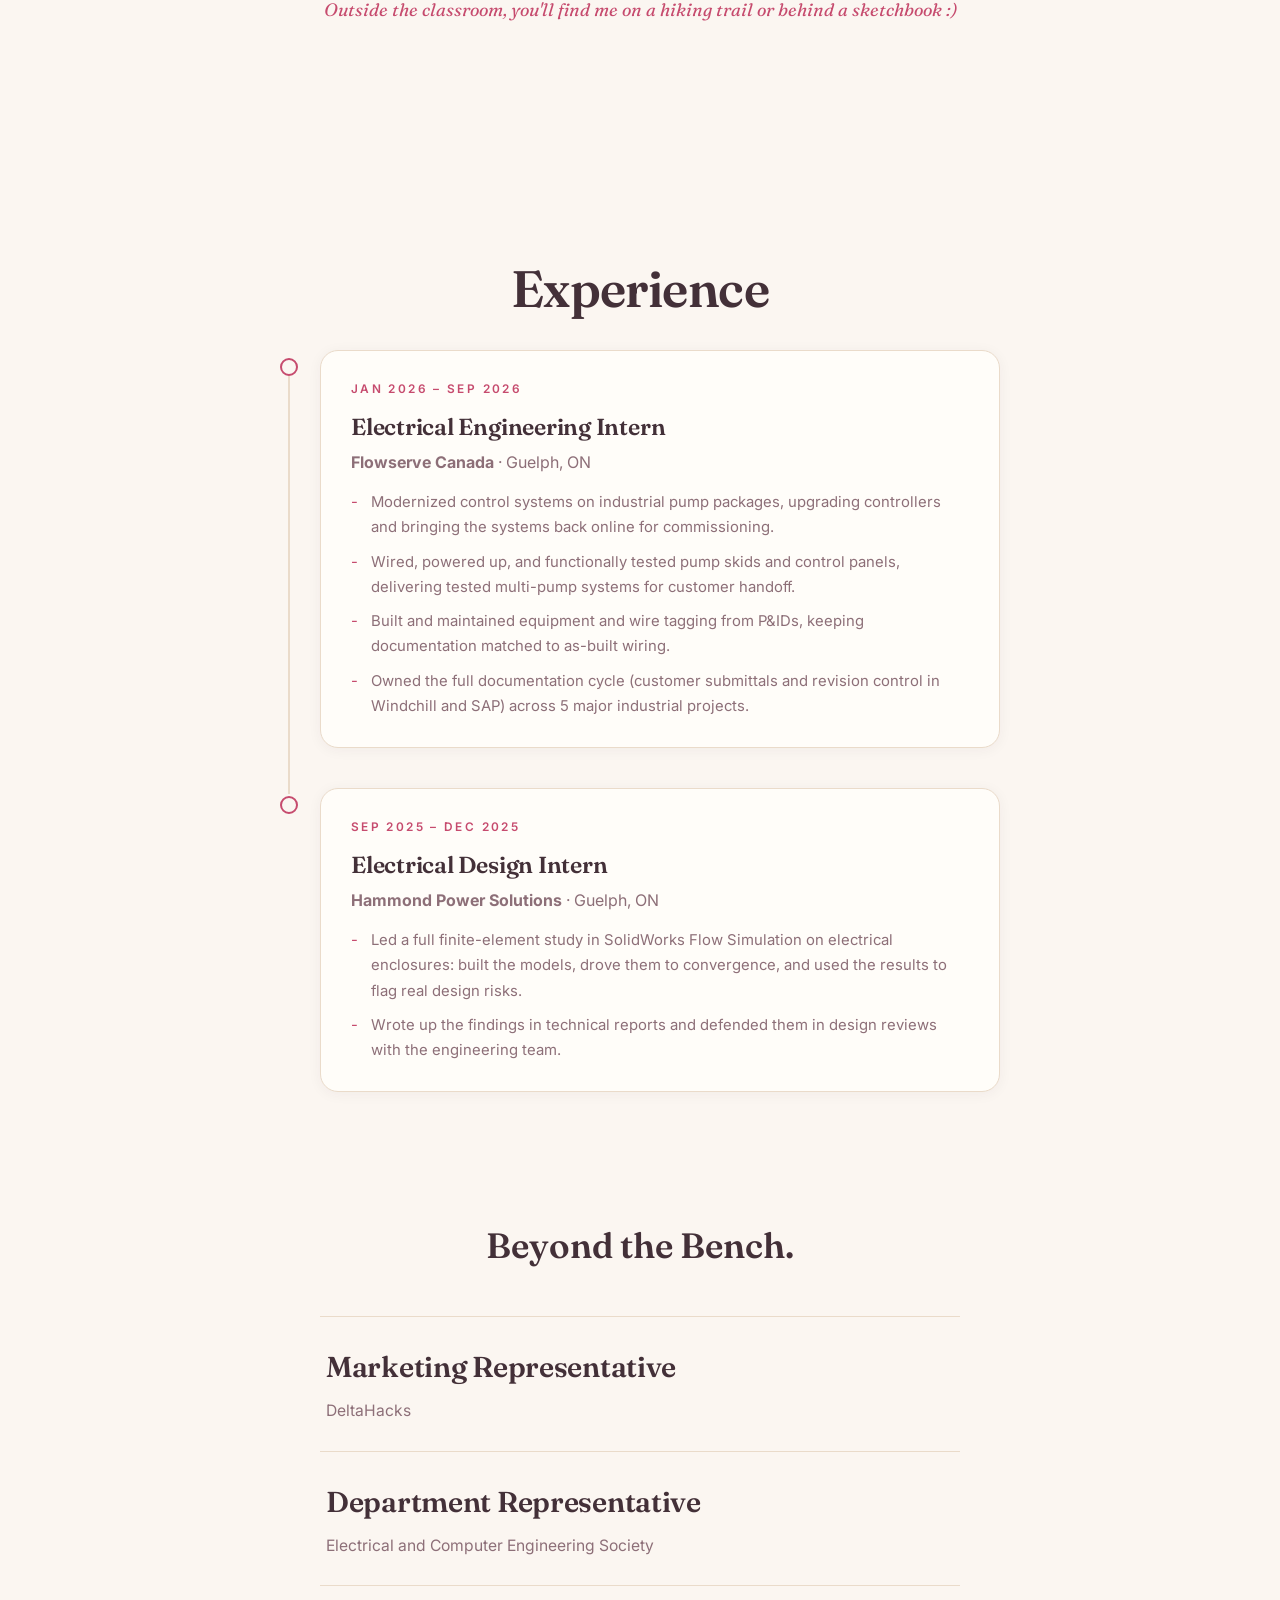
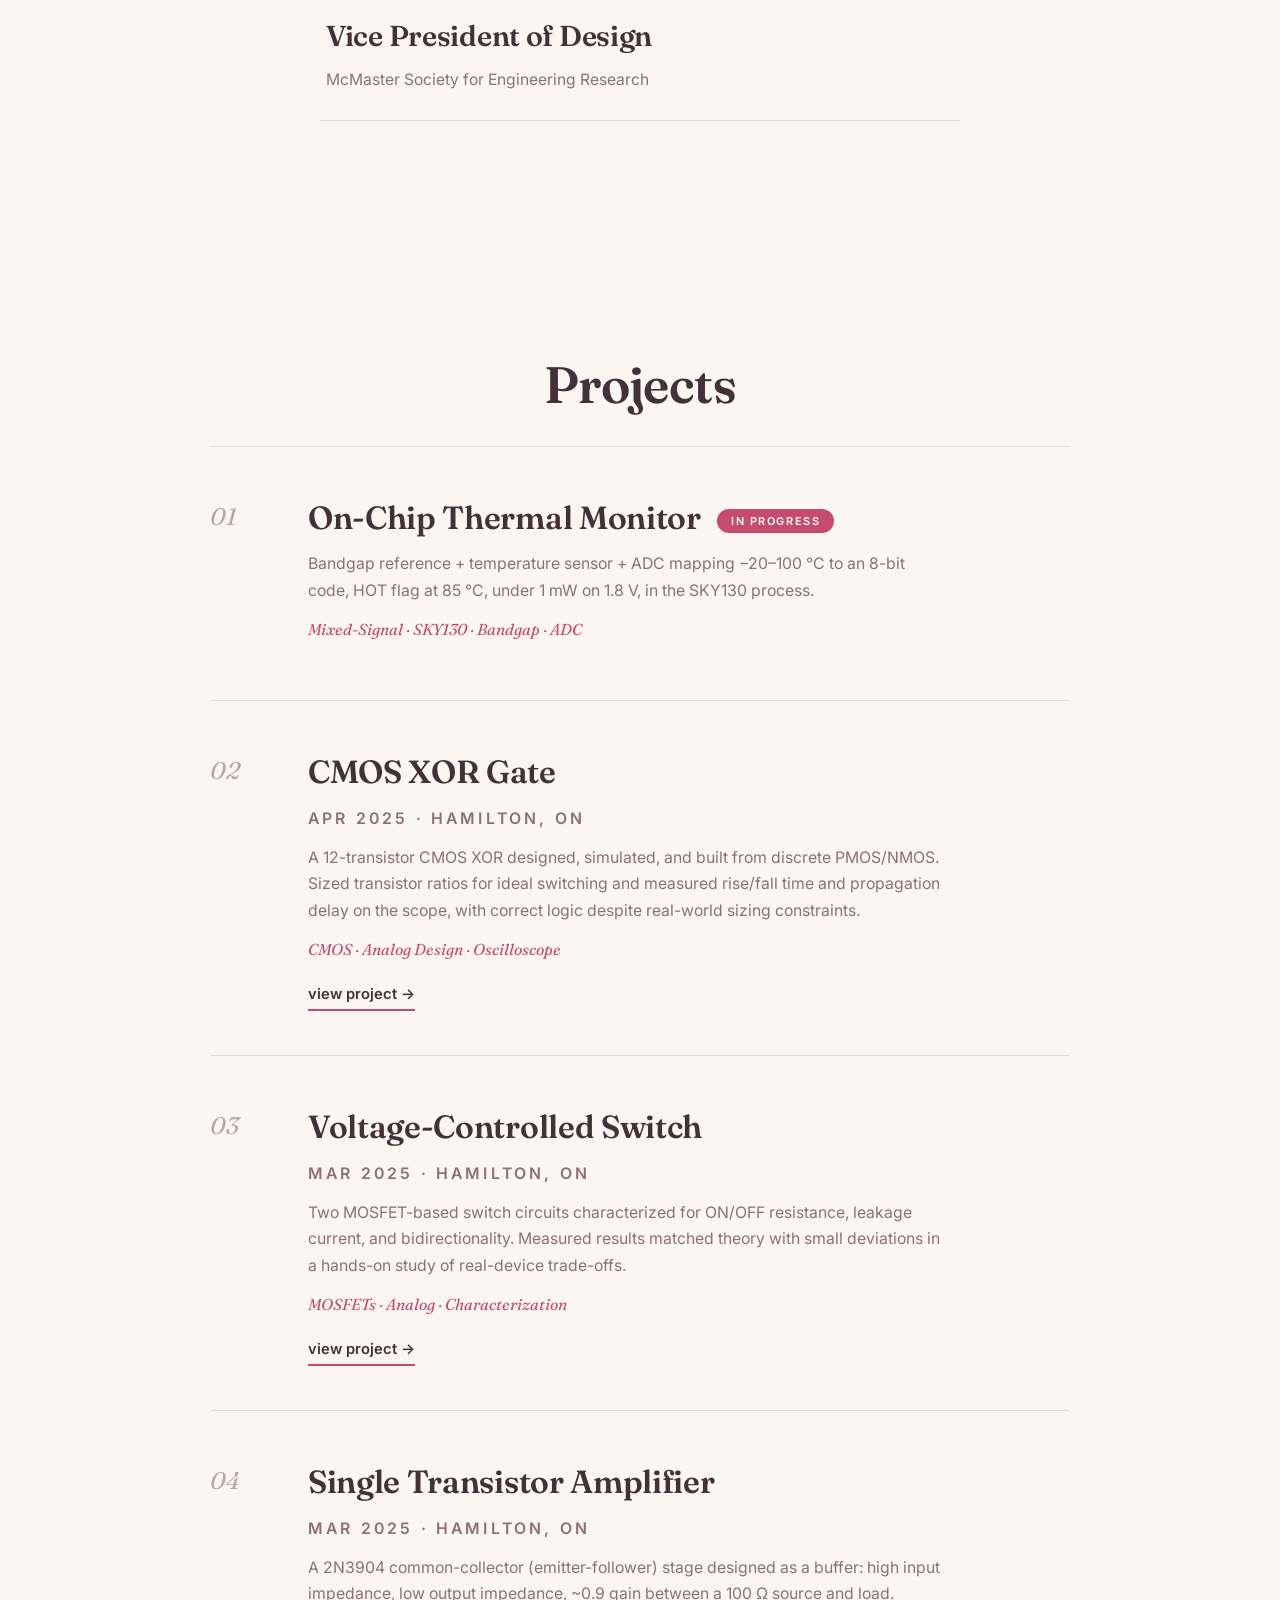
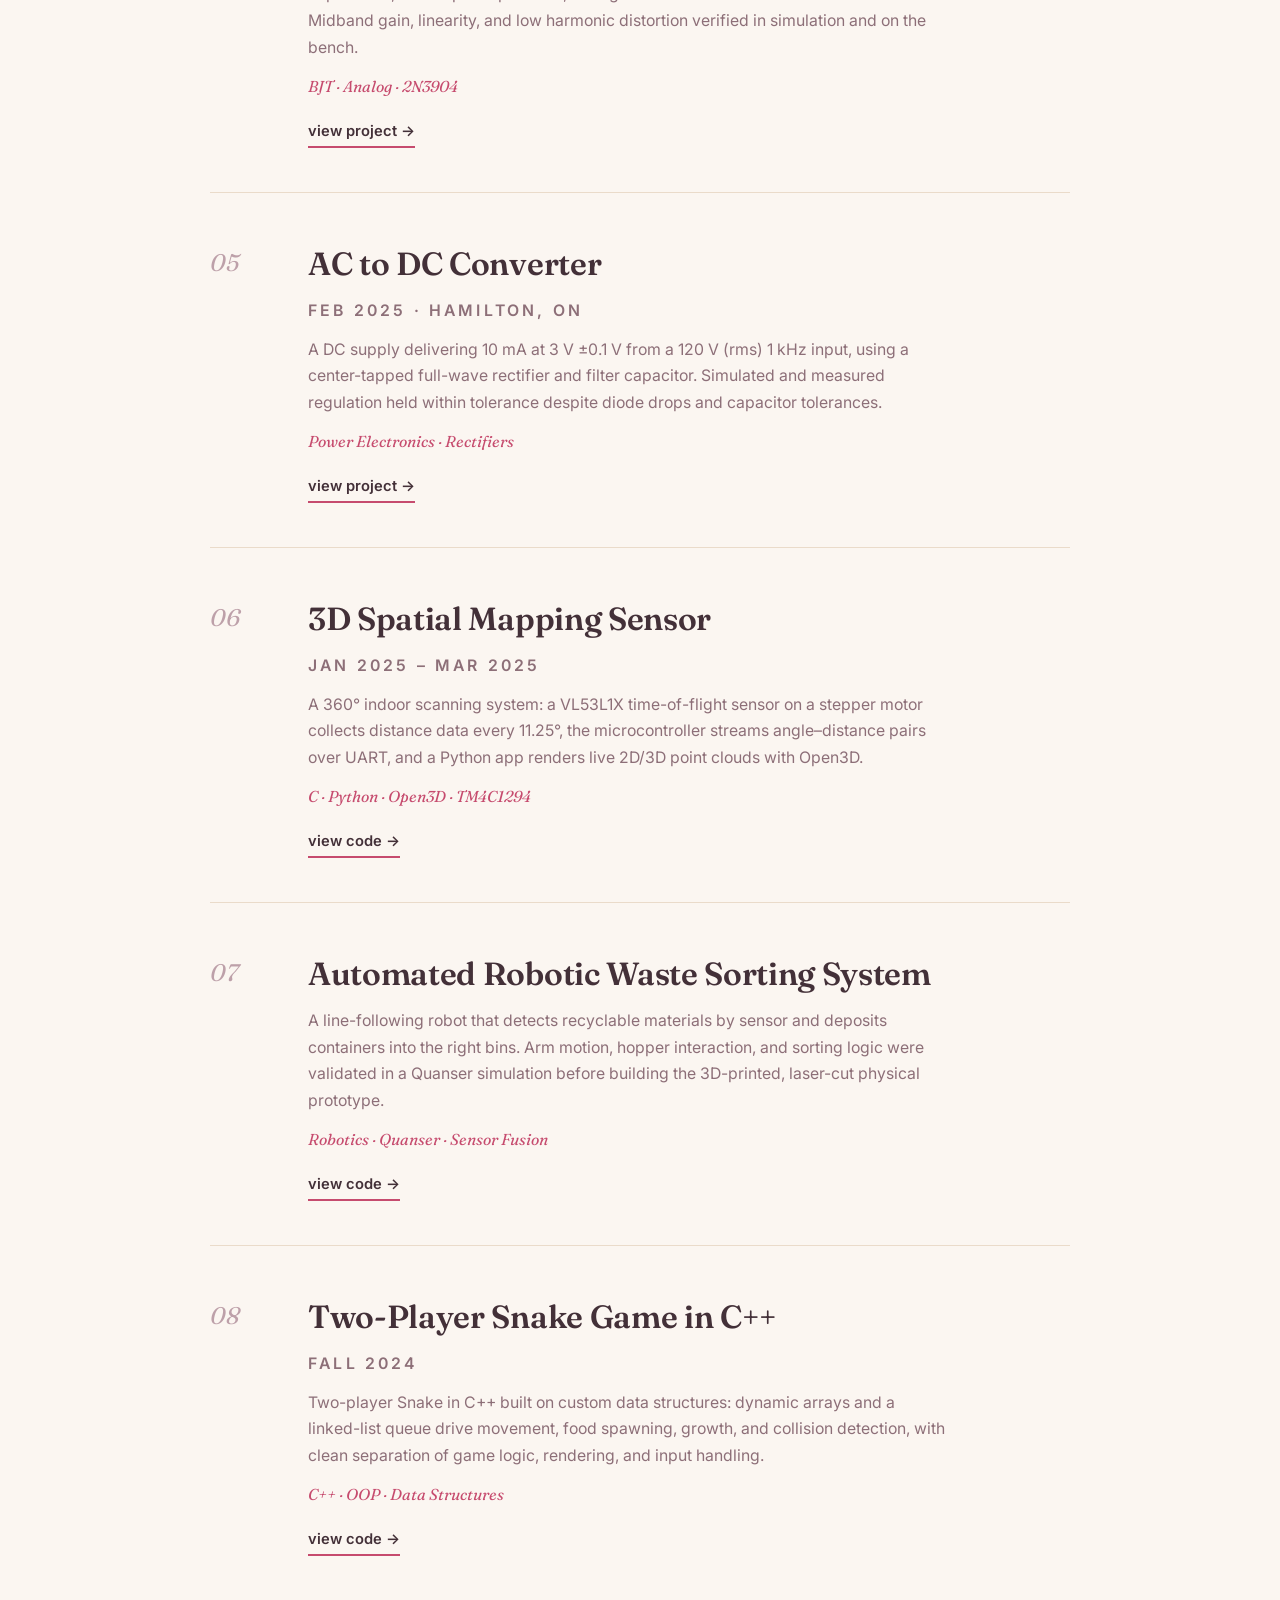
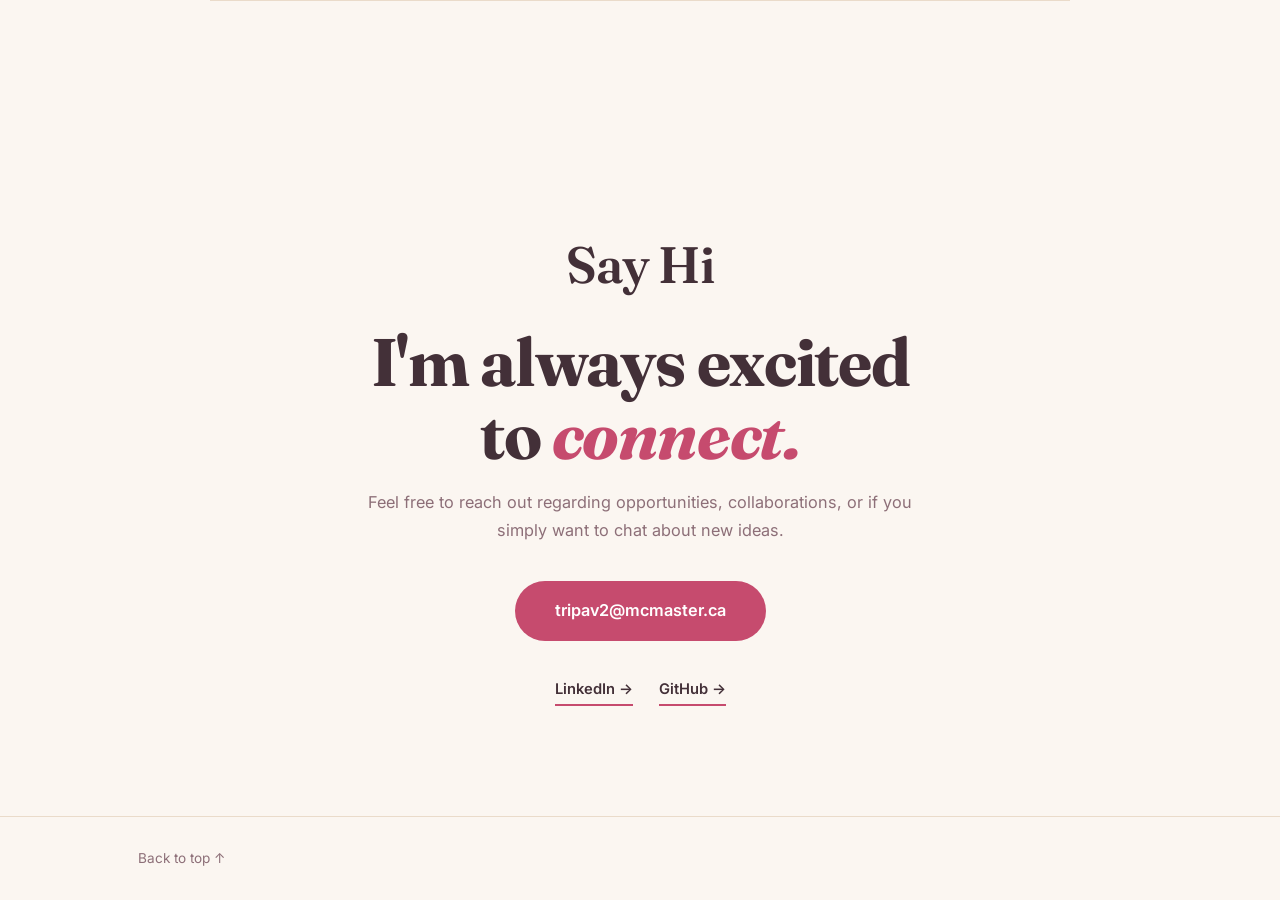
==== commit 821977ae: "Rename SwiftSnake project to Two-Player Snake Game in C++" ====
--- a/index.html
+++ b/index.html
@@ -219,7 +219,7 @@
         <article class="project reveal">
           <span class="project-num">08</span>
           <div class="project-main">
-            <h3>SwiftSnake</h3>
+            <h3>Two-Player Snake Game in C++</h3>
             <p class="project-meta">Fall 2024</p>
             <p>Two-player Snake in C++ built on custom data structures: dynamic arrays and a linked-list queue drive movement, food spawning, growth, and collision detection, with clean separation of game logic, rendering, and input handling.</p>
             <p class="project-tags"><em>C++ · OOP · Data Structures</em></p>
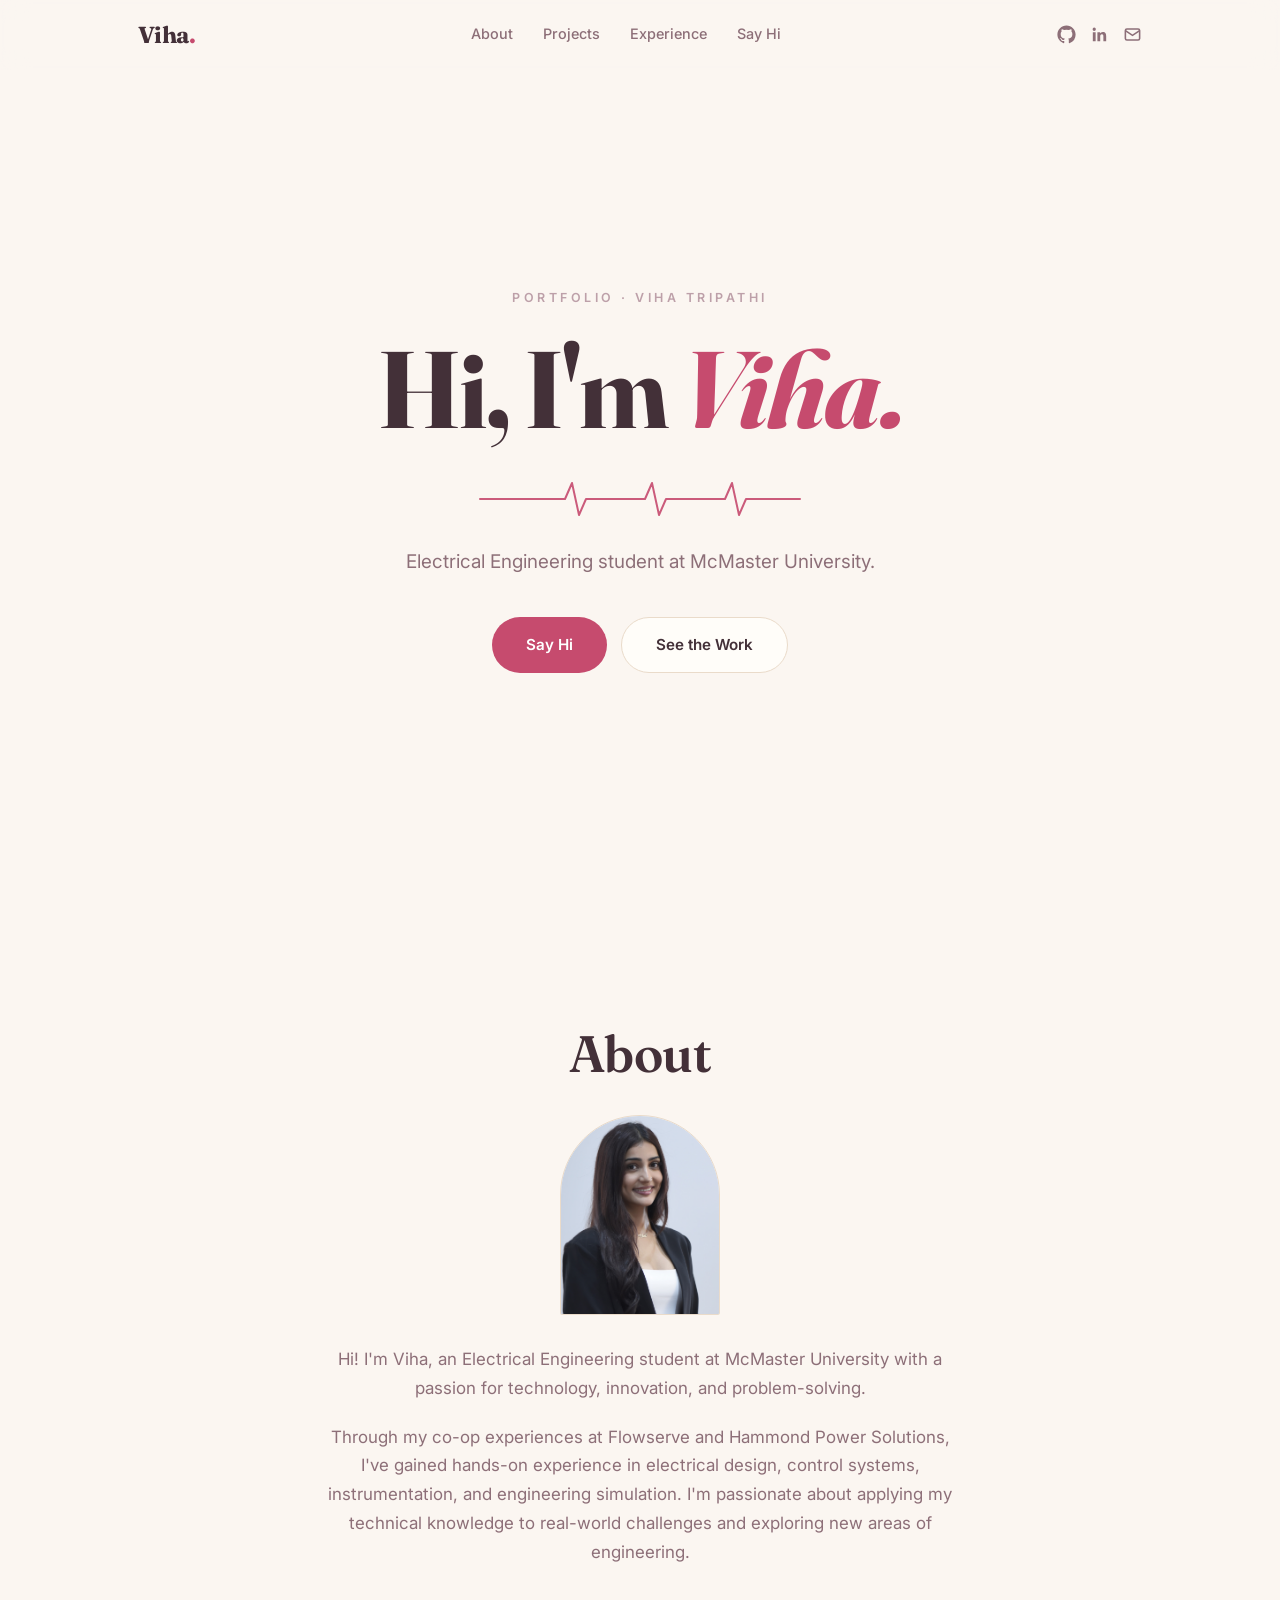
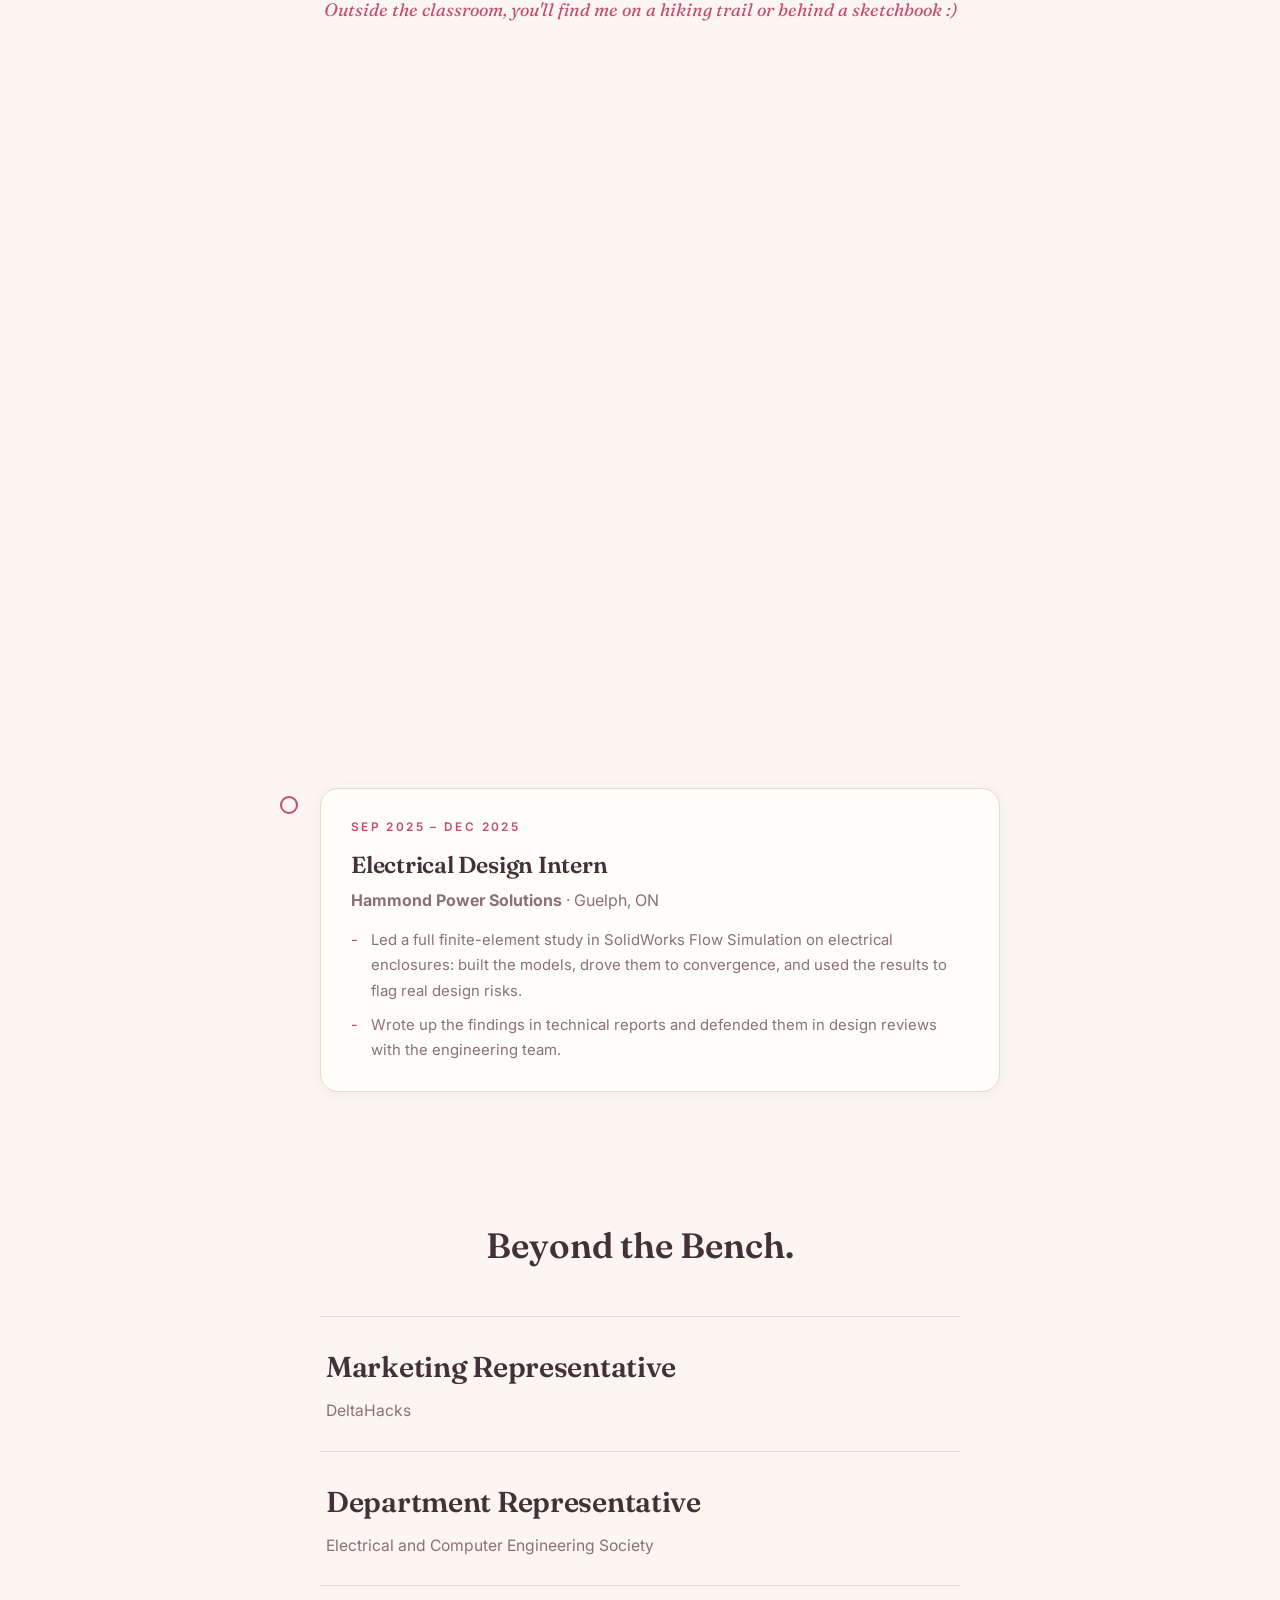
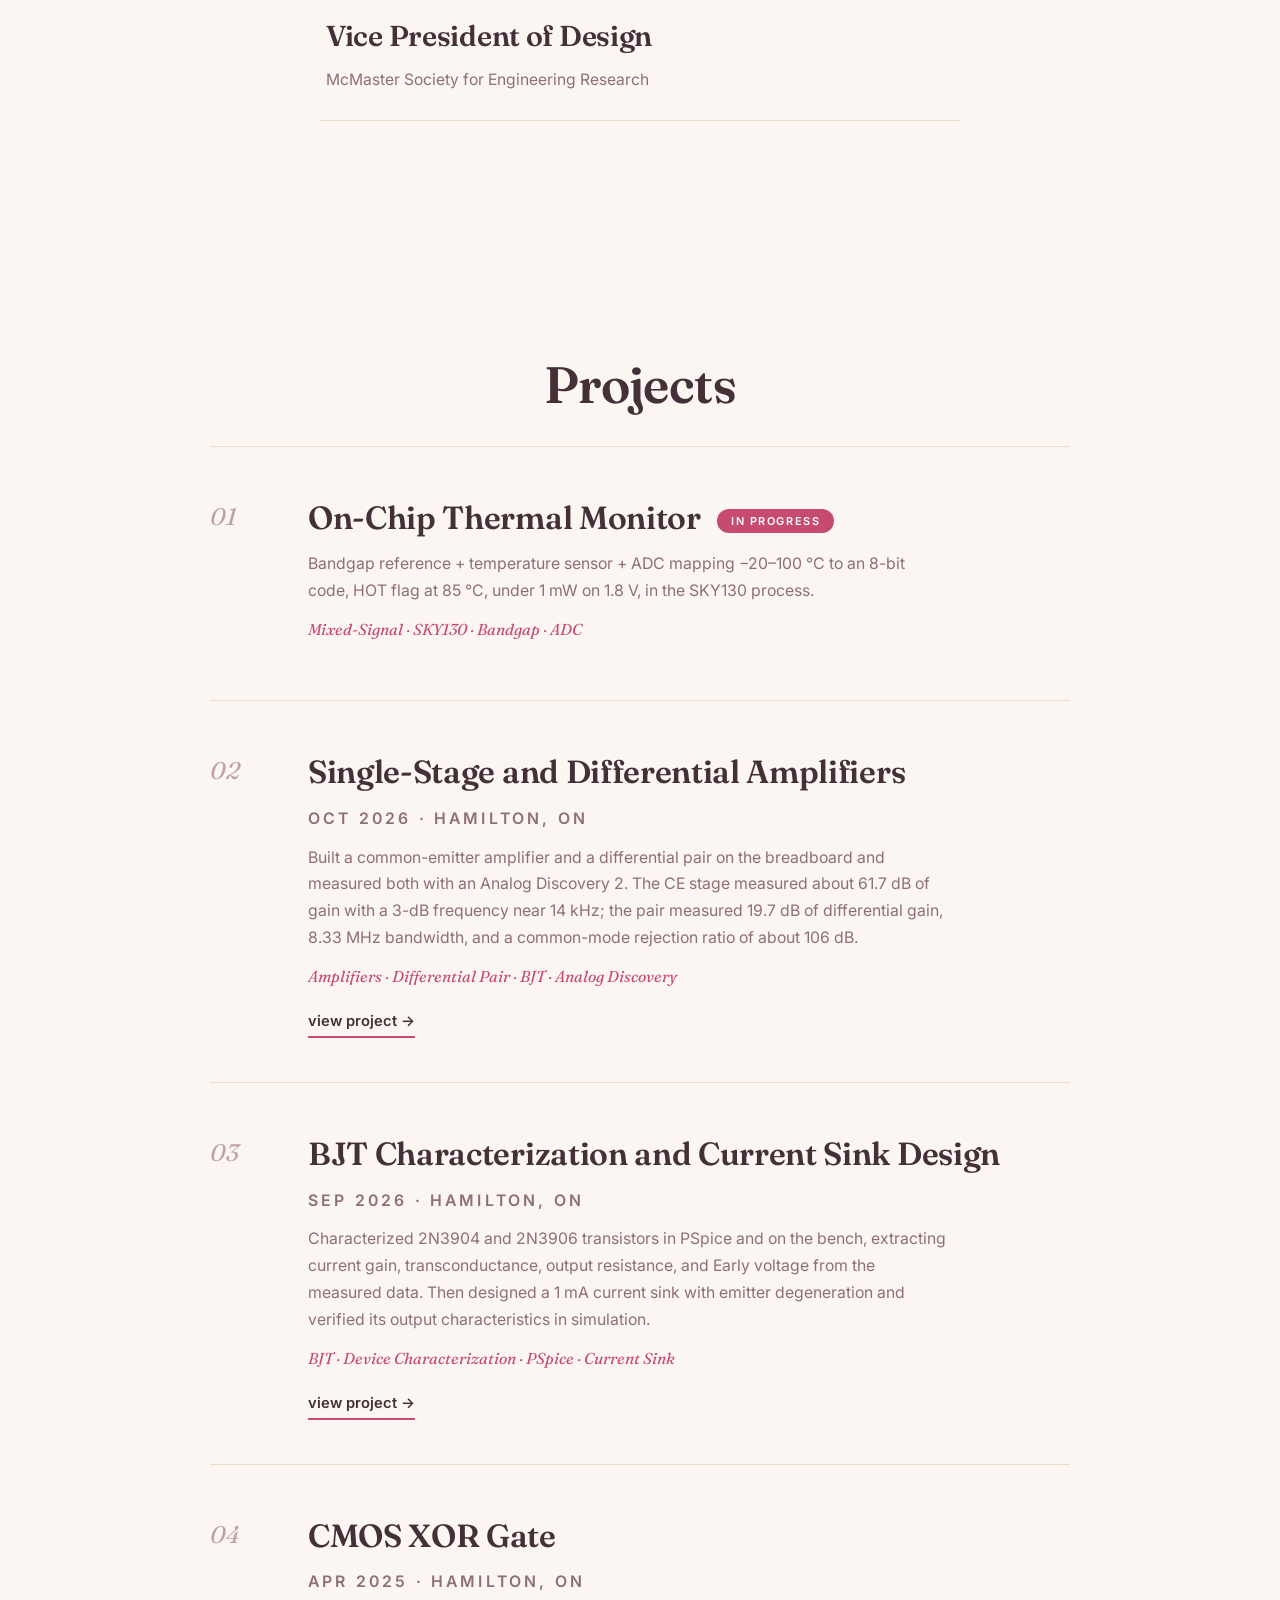
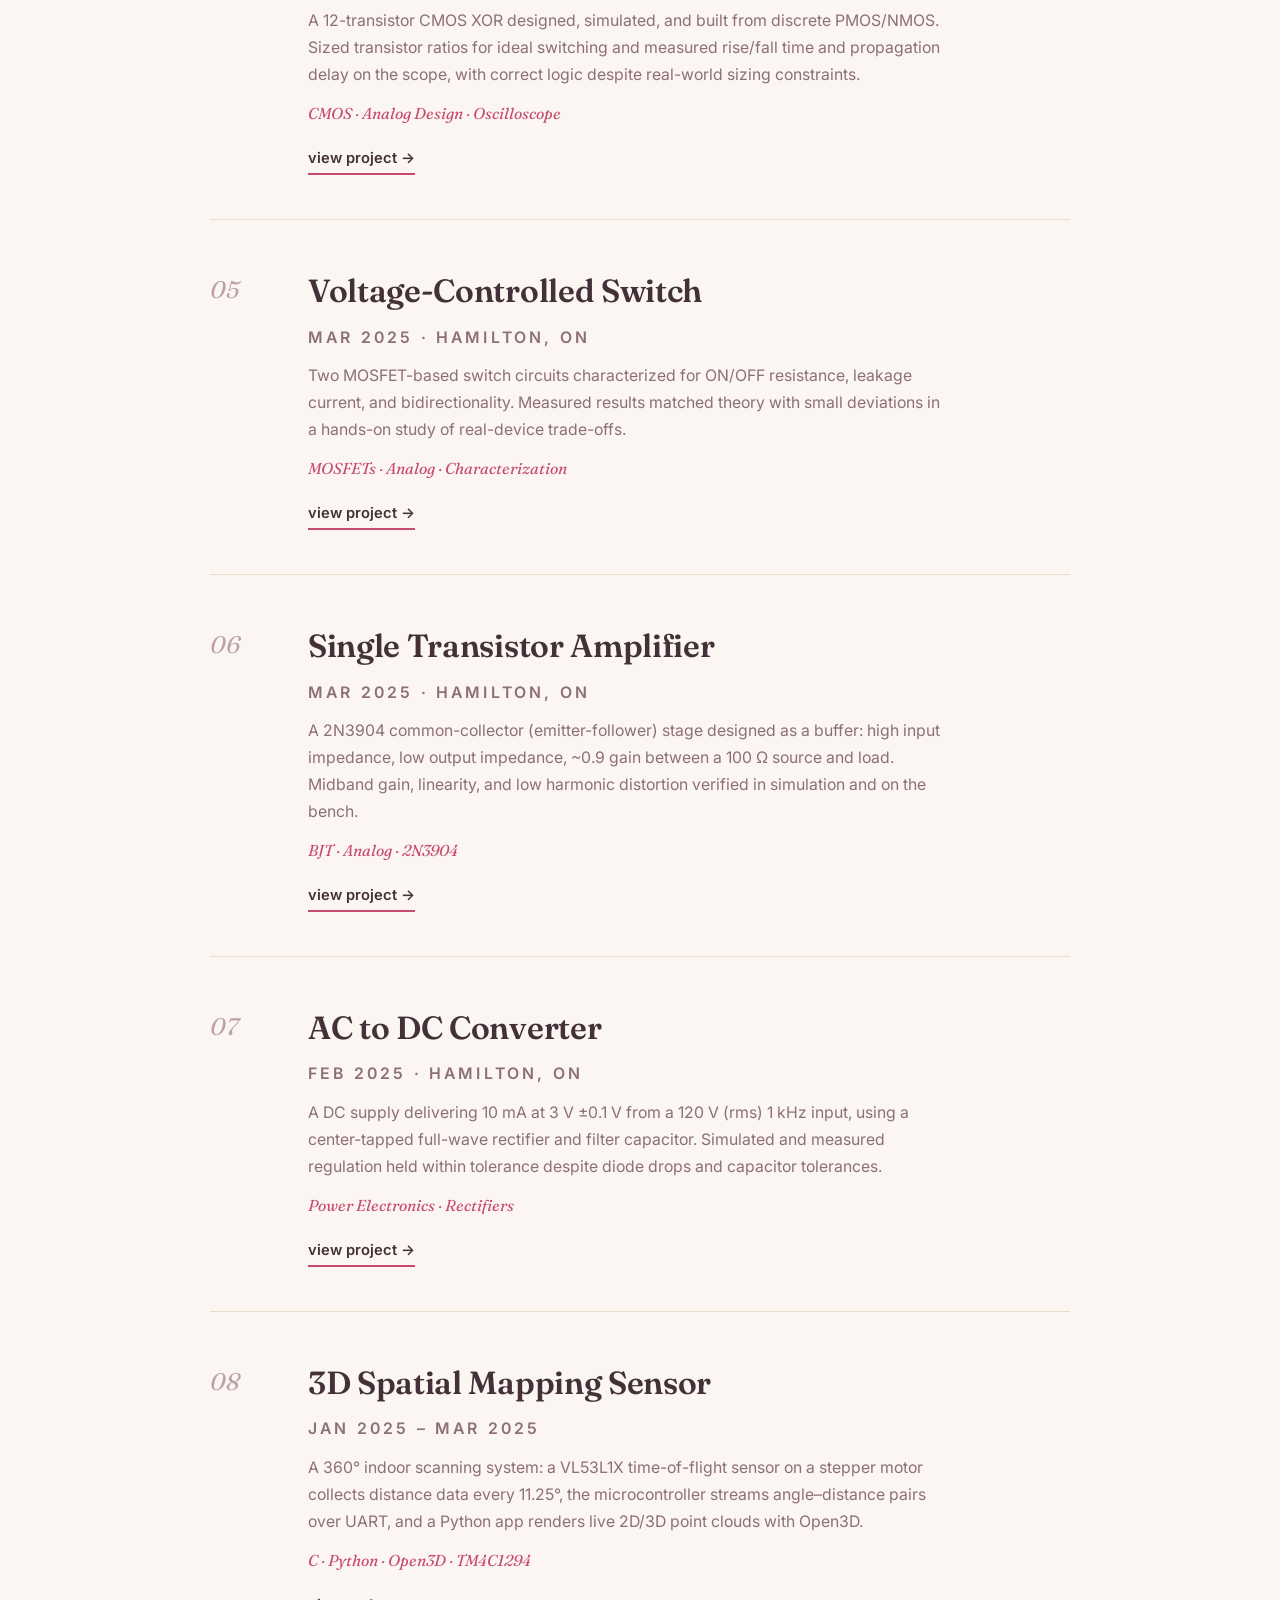
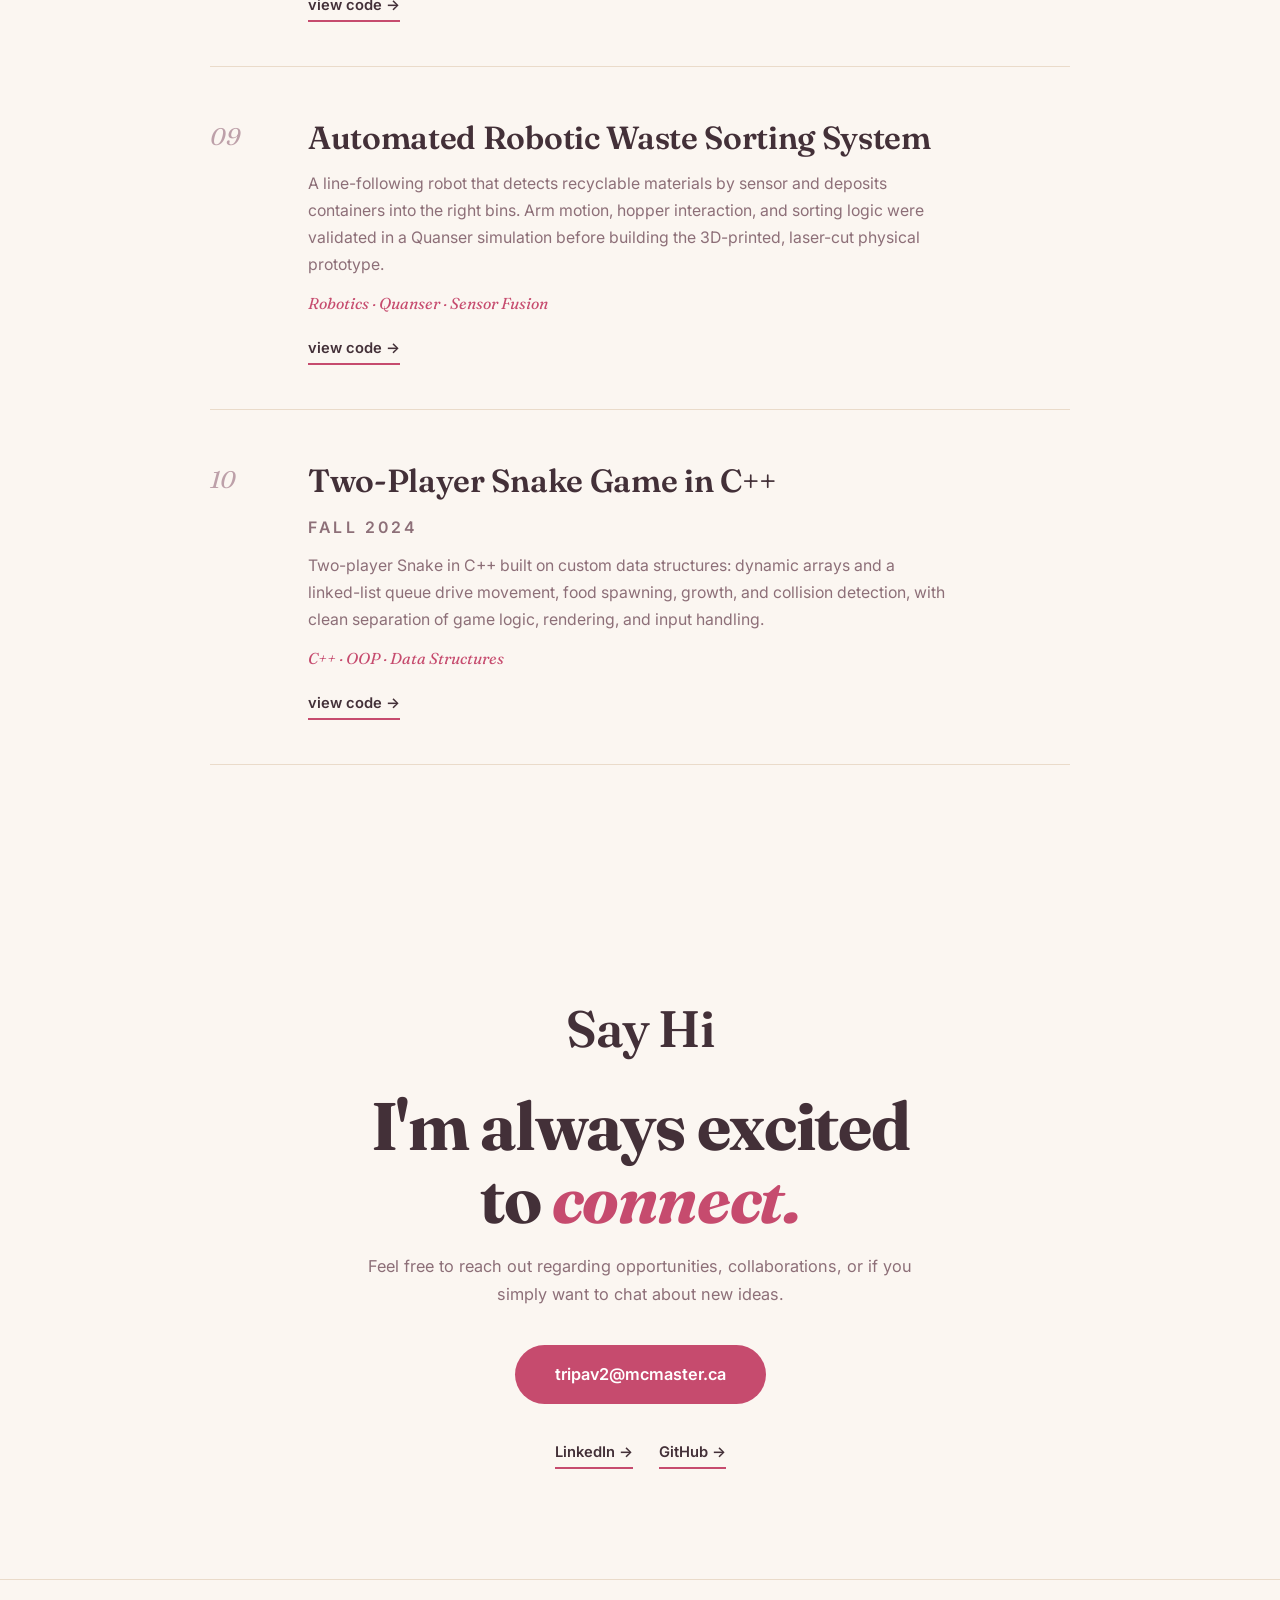
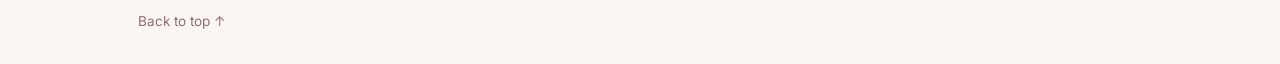
==== commit cd8a6a96: "Add 3EJ4 Lab 1 and Lab 2 projects with case pages" ====
--- a/index.html
+++ b/index.html
@@ -154,6 +154,28 @@
         <article class="project reveal">
           <span class="project-num">02</span>
           <div class="project-main">
+            <h3>Single-Stage and Differential Amplifiers</h3>
+            <p class="project-meta">Oct 2026 · Hamilton, ON</p>
+            <p>Built a common-emitter amplifier and a differential pair on the breadboard and measured both with an Analog Discovery 2. The CE stage measured about 61.7 dB of gain with a 3-dB frequency near 14 kHz; the pair measured 19.7 dB of differential gain, 8.33 MHz bandwidth, and a common-mode rejection ratio of about 106 dB.</p>
+            <p class="project-tags"><em>Amplifiers · Differential Pair · BJT · Analog Discovery</em></p>
+            <a class="text-link" href="case-amps.html">view project →</a>
+          </div>
+        </article>
+
+        <article class="project reveal">
+          <span class="project-num">03</span>
+          <div class="project-main">
+            <h3>BJT Characterization and Current Sink Design</h3>
+            <p class="project-meta">Sep 2026 · Hamilton, ON</p>
+            <p>Characterized 2N3904 and 2N3906 transistors in PSpice and on the bench, extracting current gain, transconductance, output resistance, and Early voltage from the measured data. Then designed a 1 mA current sink with emitter degeneration and verified its output characteristics in simulation.</p>
+            <p class="project-tags"><em>BJT · Device Characterization · PSpice · Current Sink</em></p>
+            <a class="text-link" href="case-bjt.html">view project →</a>
+          </div>
+        </article>
+
+        <article class="project reveal">
+          <span class="project-num">04</span>
+          <div class="project-main">
             <h3>CMOS XOR Gate</h3>
             <p class="project-meta">Apr 2025 · Hamilton, ON</p>
             <p>A 12-transistor CMOS XOR designed, simulated, and built from discrete PMOS/NMOS. Sized transistor ratios for ideal switching and measured rise/fall time and propagation delay on the scope, with correct logic despite real-world sizing constraints.</p>
@@ -163,7 +185,7 @@
         </article>
 
         <article class="project reveal">
-          <span class="project-num">03</span>
+          <span class="project-num">05</span>
           <div class="project-main">
             <h3>Voltage-Controlled Switch</h3>
             <p class="project-meta">Mar 2025 · Hamilton, ON</p>
@@ -174,7 +196,7 @@
         </article>
 
         <article class="project reveal">
-          <span class="project-num">04</span>
+          <span class="project-num">06</span>
           <div class="project-main">
             <h3>Single Transistor Amplifier</h3>
             <p class="project-meta">Mar 2025 · Hamilton, ON</p>
@@ -185,7 +207,7 @@
         </article>
 
         <article class="project reveal">
-          <span class="project-num">05</span>
+          <span class="project-num">07</span>
           <div class="project-main">
             <h3>AC to DC Converter</h3>
             <p class="project-meta">Feb 2025 · Hamilton, ON</p>
@@ -196,7 +218,7 @@
         </article>
 
         <article class="project reveal">
-          <span class="project-num">06</span>
+          <span class="project-num">08</span>
           <div class="project-main">
             <h3>3D Spatial Mapping Sensor</h3>
             <p class="project-meta">Jan 2025 – Mar 2025</p>
@@ -207,7 +229,7 @@
         </article>
 
         <article class="project reveal">
-          <span class="project-num">07</span>
+          <span class="project-num">09</span>
           <div class="project-main">
             <h3>Automated Robotic Waste Sorting System</h3>
             <p>A line-following robot that detects recyclable materials by sensor and deposits containers into the right bins. Arm motion, hopper interaction, and sorting logic were validated in a Quanser simulation before building the 3D-printed, laser-cut physical prototype.</p>
@@ -217,7 +239,7 @@
         </article>
 
         <article class="project reveal">
-          <span class="project-num">08</span>
+          <span class="project-num">10</span>
           <div class="project-main">
             <h3>Two-Player Snake Game in C++</h3>
             <p class="project-meta">Fall 2024</p>
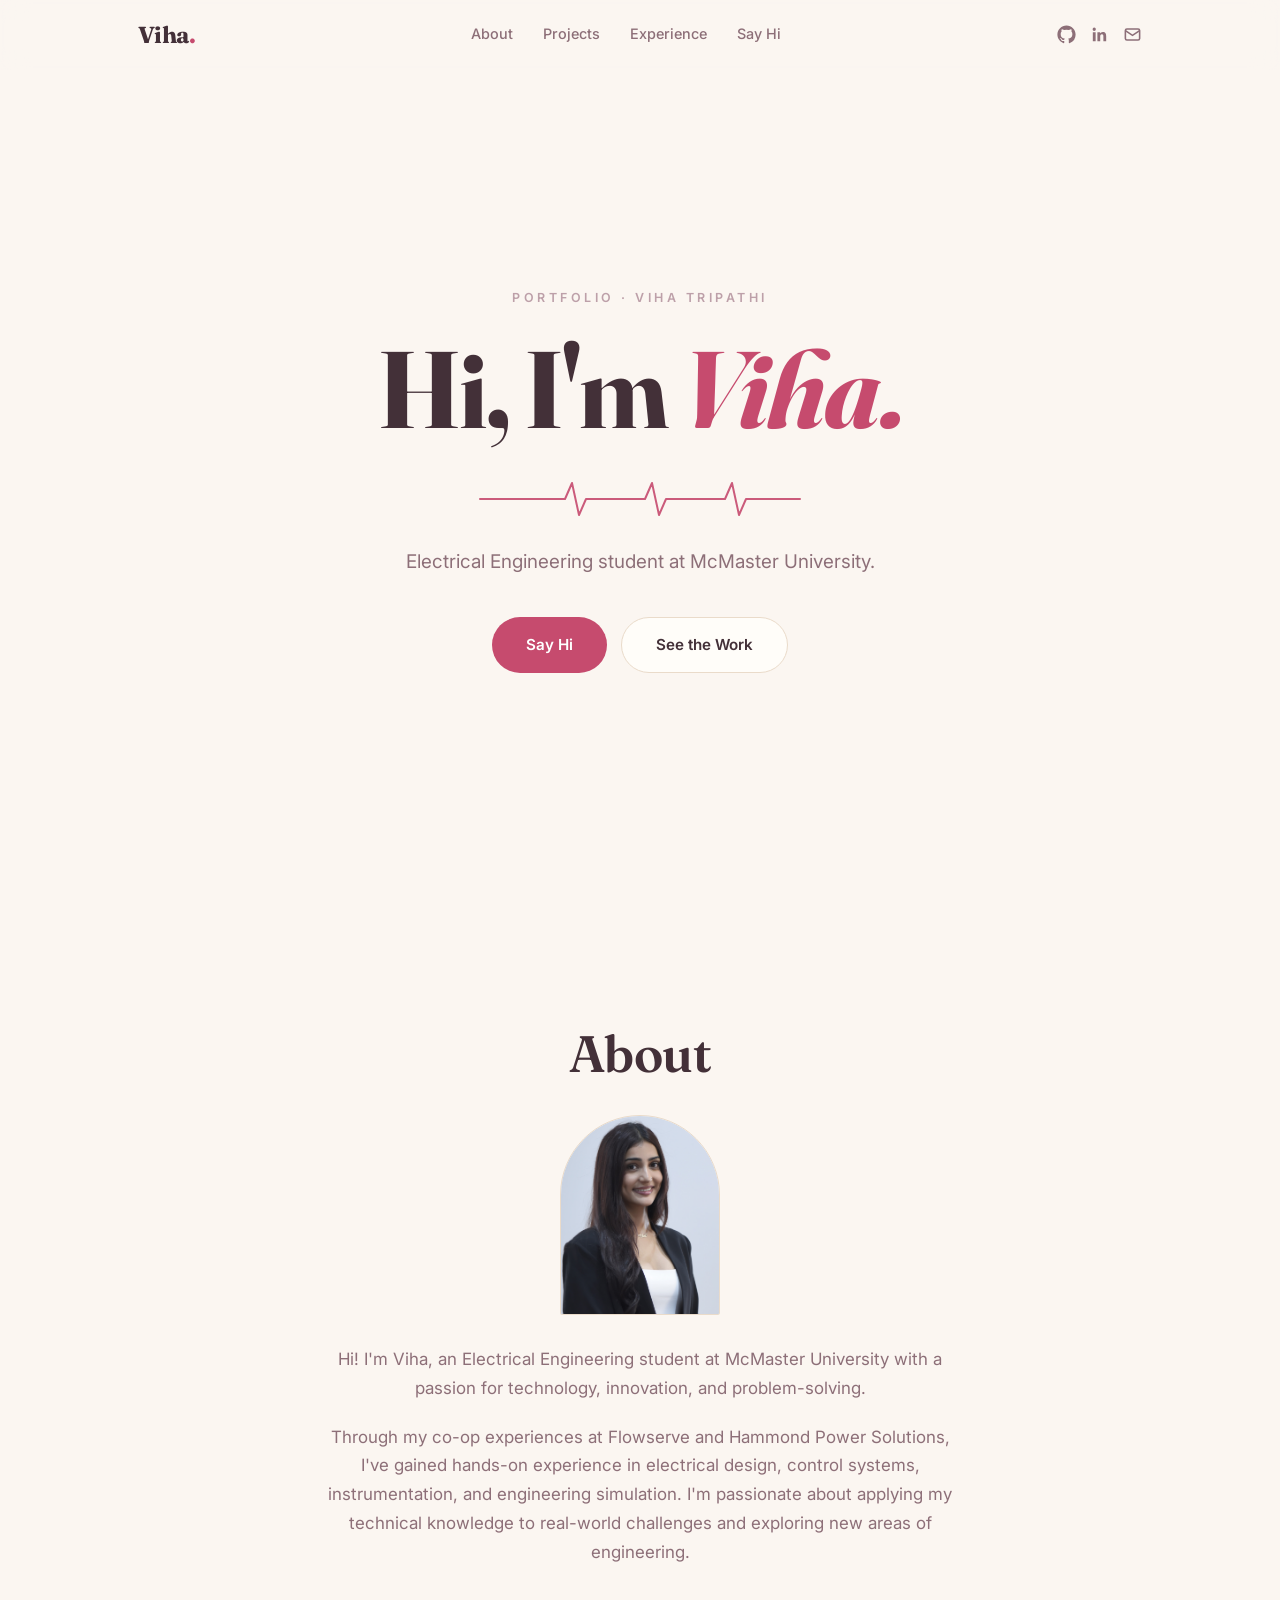
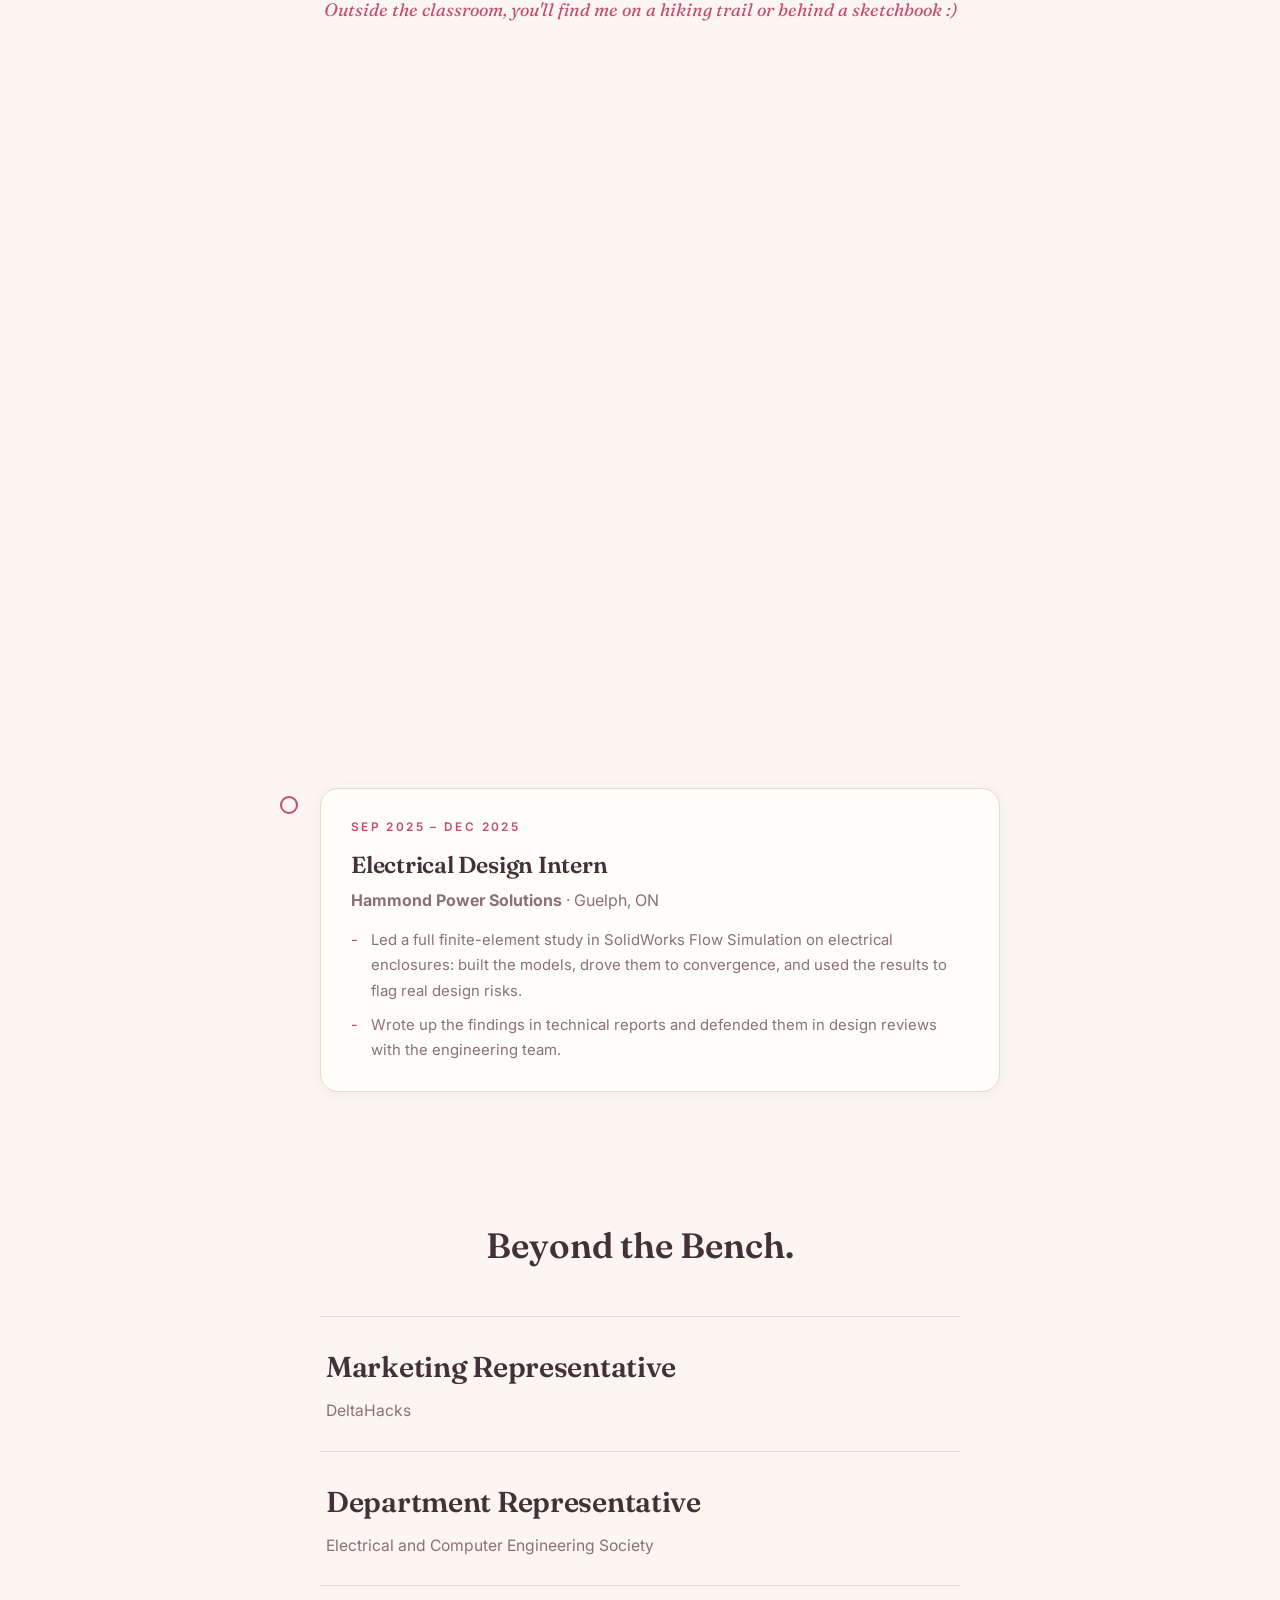
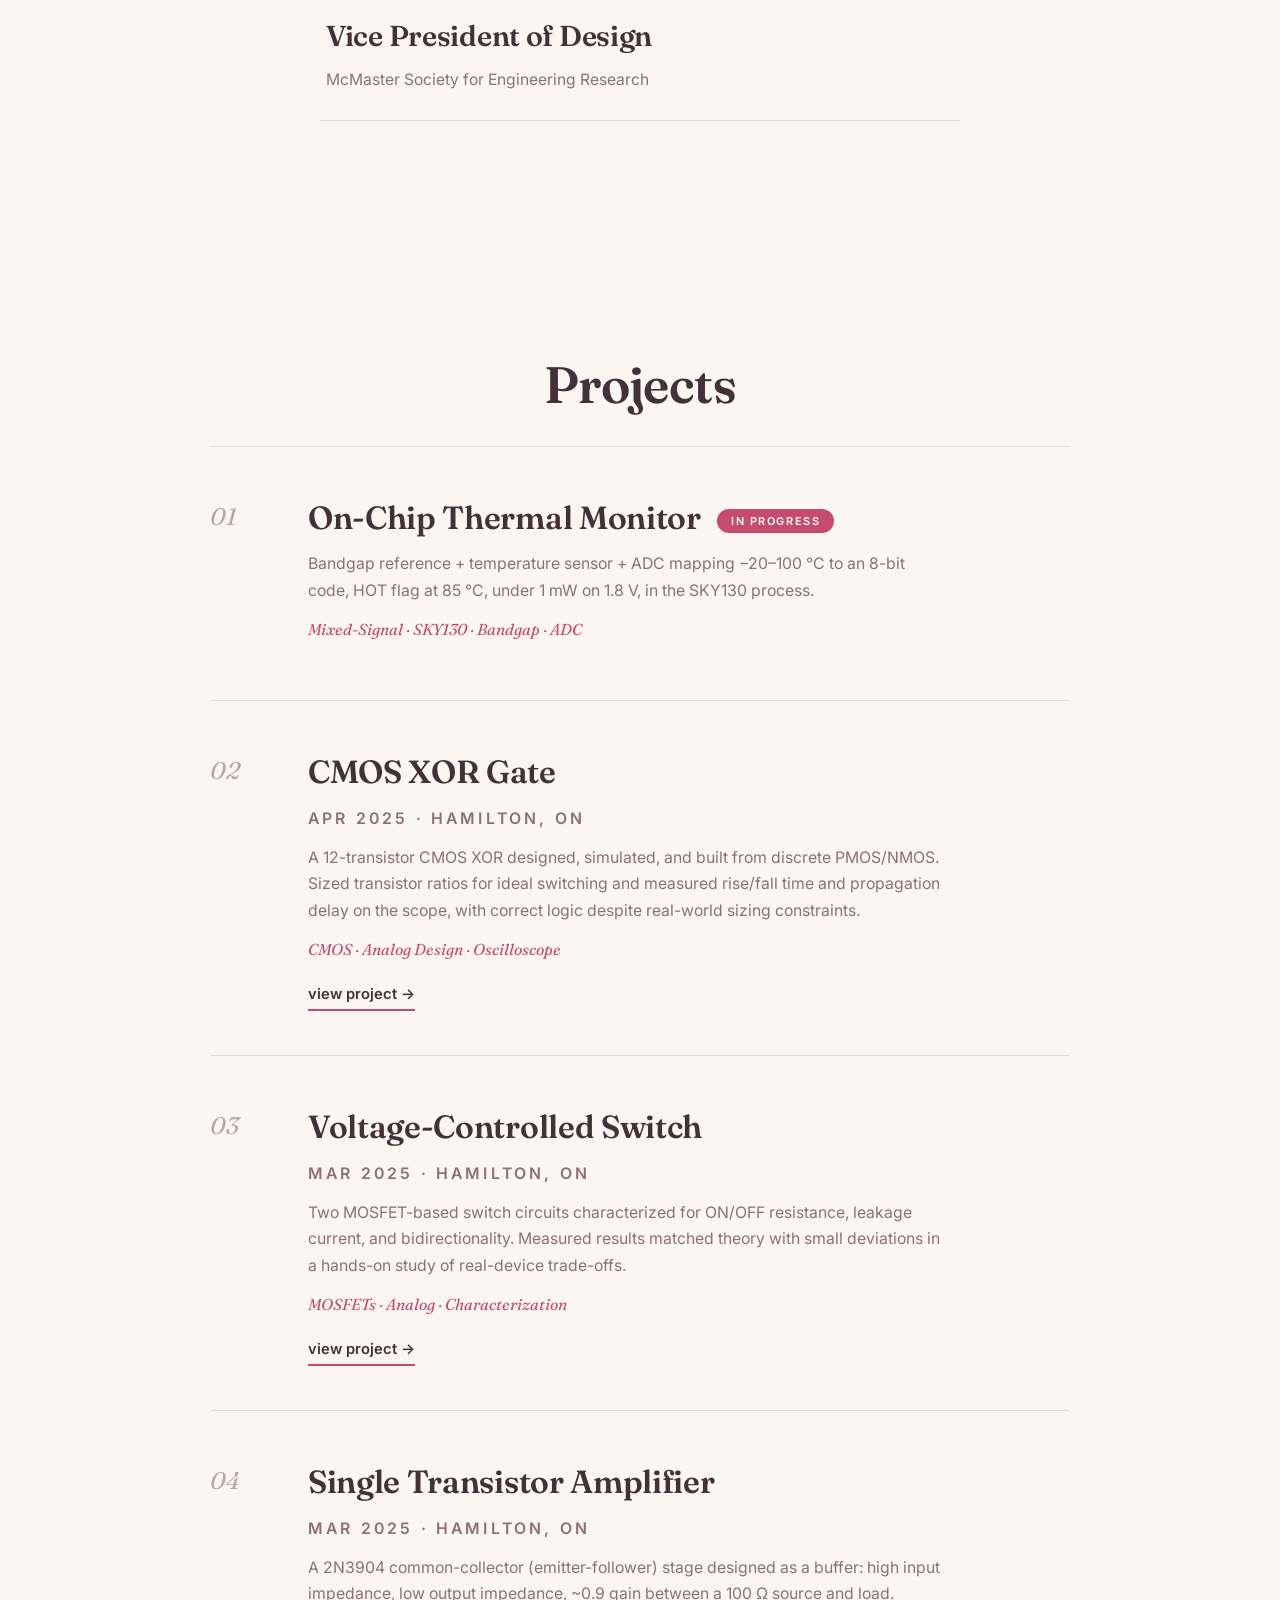
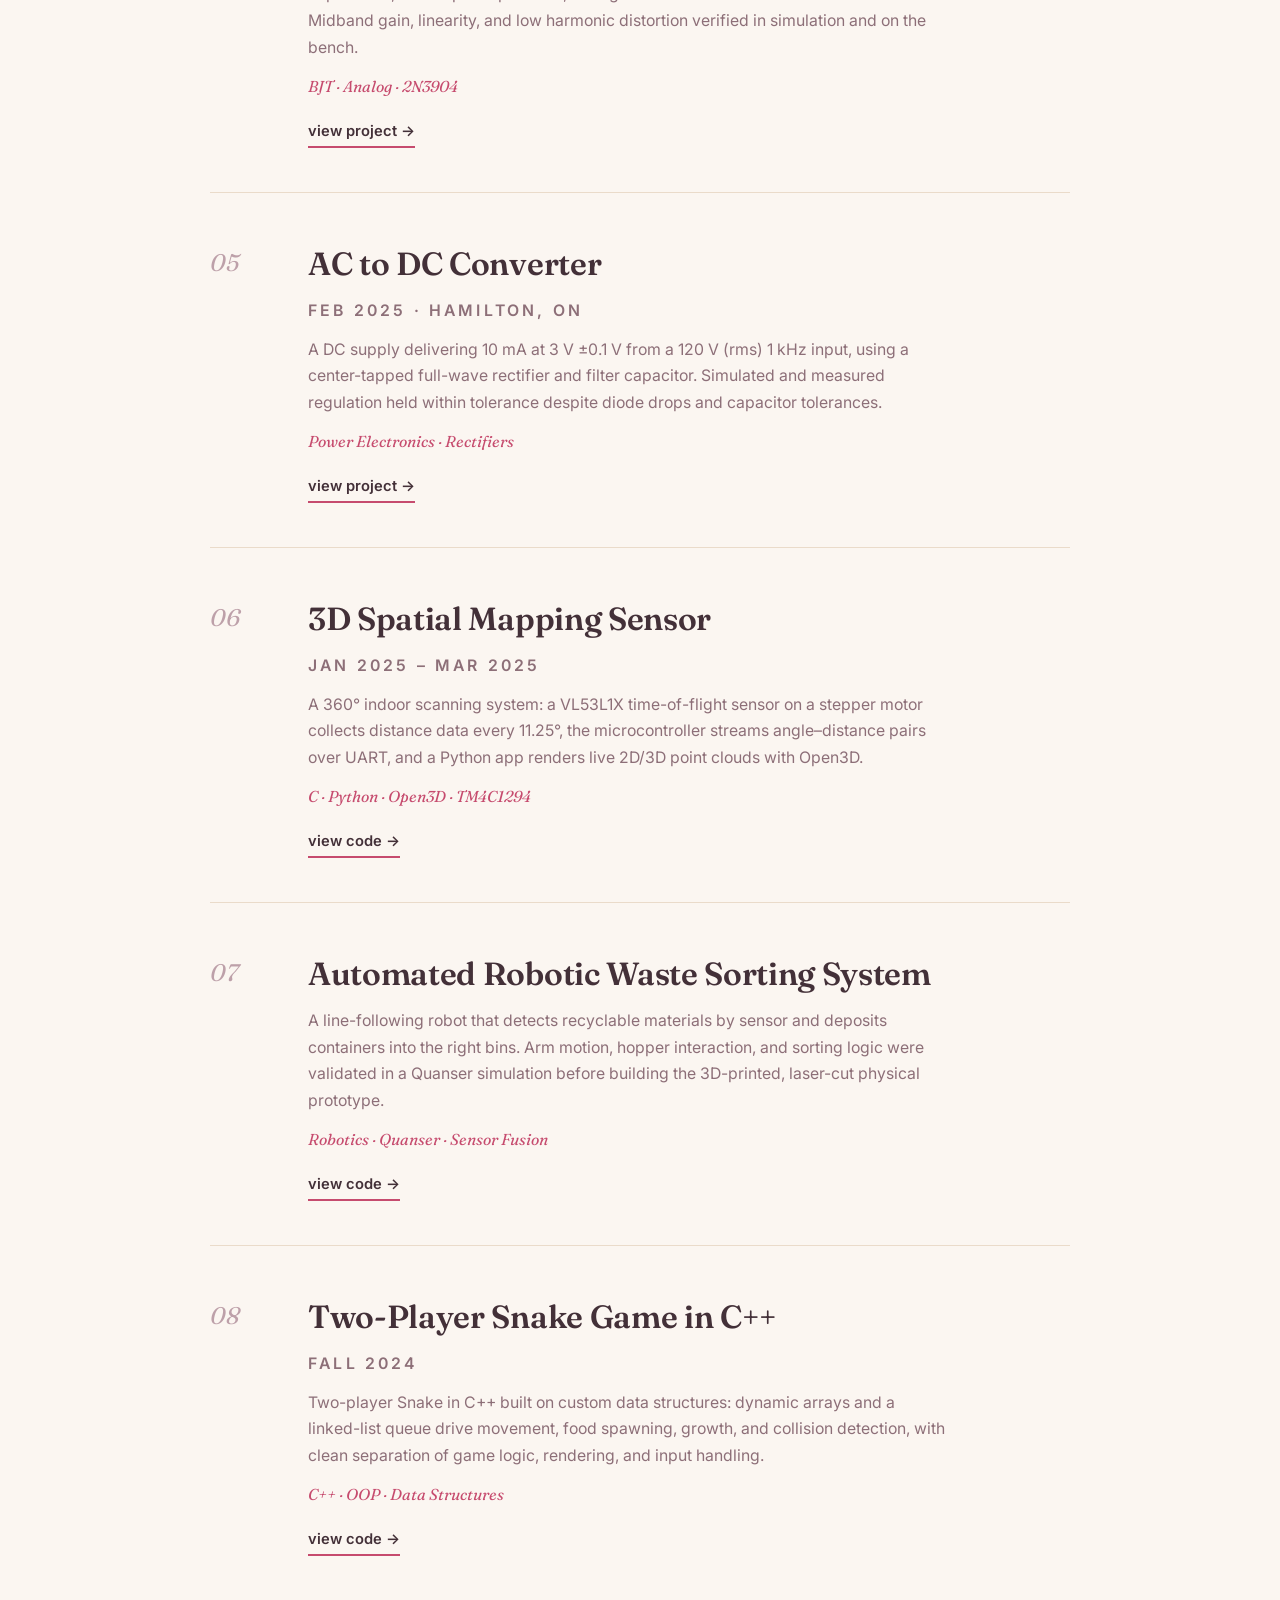
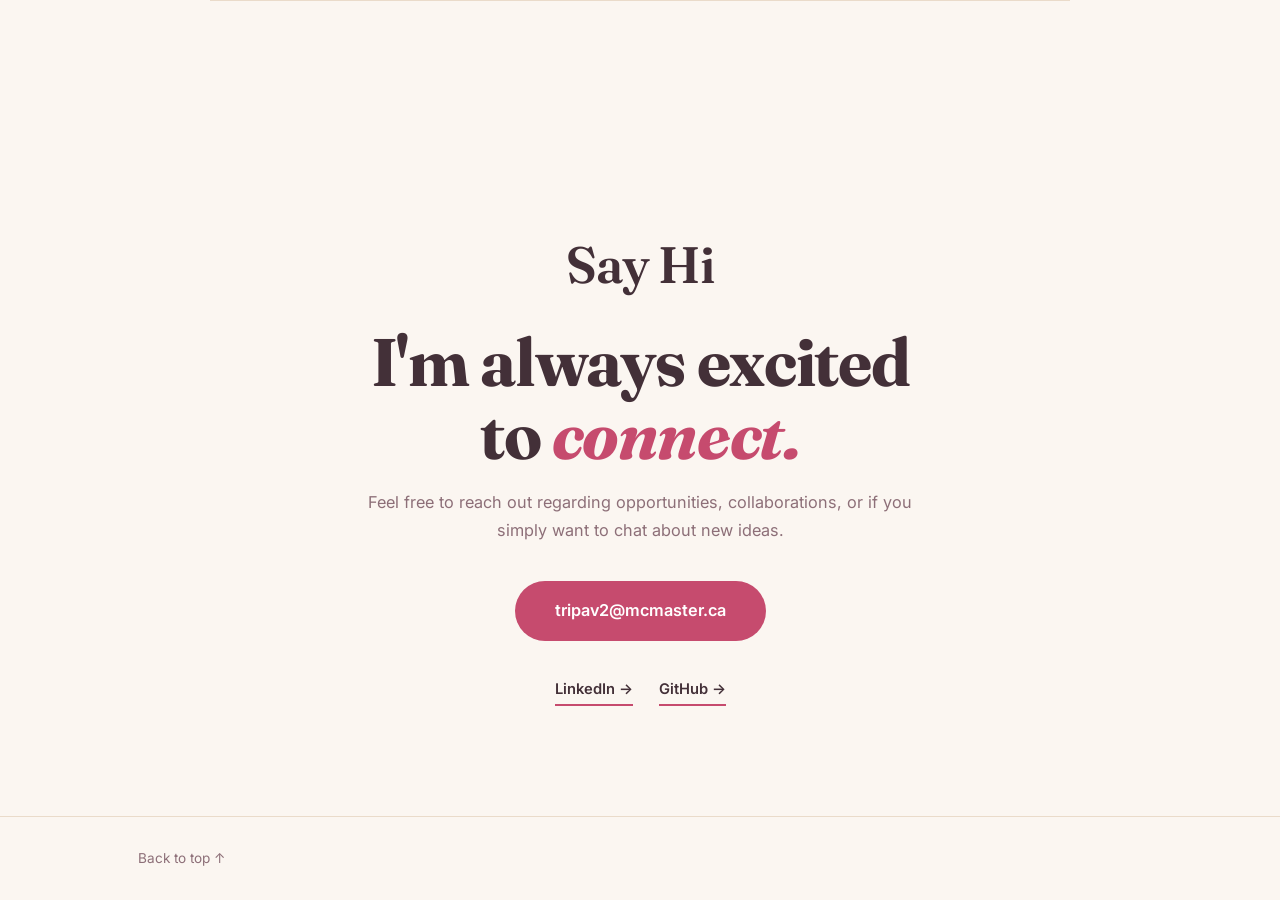
==== commit e503b50e: "Remove 3EJ4 Lab 1 and Lab 2 project entries" ====
--- a/index.html
+++ b/index.html
@@ -151,30 +151,10 @@
           </div>
         </article>
 
+
+
         <article class="project reveal">
           <span class="project-num">02</span>
-          <div class="project-main">
-            <h3>Single-Stage and Differential Amplifiers</h3>
-            <p class="project-meta">Oct 2026 · Hamilton, ON</p>
-            <p>Built a common-emitter amplifier and a differential pair on the breadboard and measured both with an Analog Discovery 2. The CE stage measured about 61.7 dB of gain with a 3-dB frequency near 14 kHz; the pair measured 19.7 dB of differential gain, 8.33 MHz bandwidth, and a common-mode rejection ratio of about 106 dB.</p>
-            <p class="project-tags"><em>Amplifiers · Differential Pair · BJT · Analog Discovery</em></p>
-            <a class="text-link" href="case-amps.html">view project →</a>
-          </div>
-        </article>
-
-        <article class="project reveal">
-          <span class="project-num">03</span>
-          <div class="project-main">
-            <h3>BJT Characterization and Current Sink Design</h3>
-            <p class="project-meta">Sep 2026 · Hamilton, ON</p>
-            <p>Characterized 2N3904 and 2N3906 transistors in PSpice and on the bench, extracting current gain, transconductance, output resistance, and Early voltage from the measured data. Then designed a 1 mA current sink with emitter degeneration and verified its output characteristics in simulation.</p>
-            <p class="project-tags"><em>BJT · Device Characterization · PSpice · Current Sink</em></p>
-            <a class="text-link" href="case-bjt.html">view project →</a>
-          </div>
-        </article>
-
-        <article class="project reveal">
-          <span class="project-num">04</span>
           <div class="project-main">
             <h3>CMOS XOR Gate</h3>
             <p class="project-meta">Apr 2025 · Hamilton, ON</p>
@@ -185,7 +165,7 @@
         </article>
 
         <article class="project reveal">
-          <span class="project-num">05</span>
+          <span class="project-num">03</span>
           <div class="project-main">
             <h3>Voltage-Controlled Switch</h3>
             <p class="project-meta">Mar 2025 · Hamilton, ON</p>
@@ -196,7 +176,7 @@
         </article>
 
         <article class="project reveal">
-          <span class="project-num">06</span>
+          <span class="project-num">04</span>
           <div class="project-main">
             <h3>Single Transistor Amplifier</h3>
             <p class="project-meta">Mar 2025 · Hamilton, ON</p>
@@ -207,7 +187,7 @@
         </article>
 
         <article class="project reveal">
-          <span class="project-num">07</span>
+          <span class="project-num">05</span>
           <div class="project-main">
             <h3>AC to DC Converter</h3>
             <p class="project-meta">Feb 2025 · Hamilton, ON</p>
@@ -218,7 +198,7 @@
         </article>
 
         <article class="project reveal">
-          <span class="project-num">08</span>
+          <span class="project-num">06</span>
           <div class="project-main">
             <h3>3D Spatial Mapping Sensor</h3>
             <p class="project-meta">Jan 2025 – Mar 2025</p>
@@ -229,7 +209,7 @@
         </article>
 
         <article class="project reveal">
-          <span class="project-num">09</span>
+          <span class="project-num">07</span>
           <div class="project-main">
             <h3>Automated Robotic Waste Sorting System</h3>
             <p>A line-following robot that detects recyclable materials by sensor and deposits containers into the right bins. Arm motion, hopper interaction, and sorting logic were validated in a Quanser simulation before building the 3D-printed, laser-cut physical prototype.</p>
@@ -239,7 +219,7 @@
         </article>
 
         <article class="project reveal">
-          <span class="project-num">10</span>
+          <span class="project-num">08</span>
           <div class="project-main">
             <h3>Two-Player Snake Game in C++</h3>
             <p class="project-meta">Fall 2024</p>
